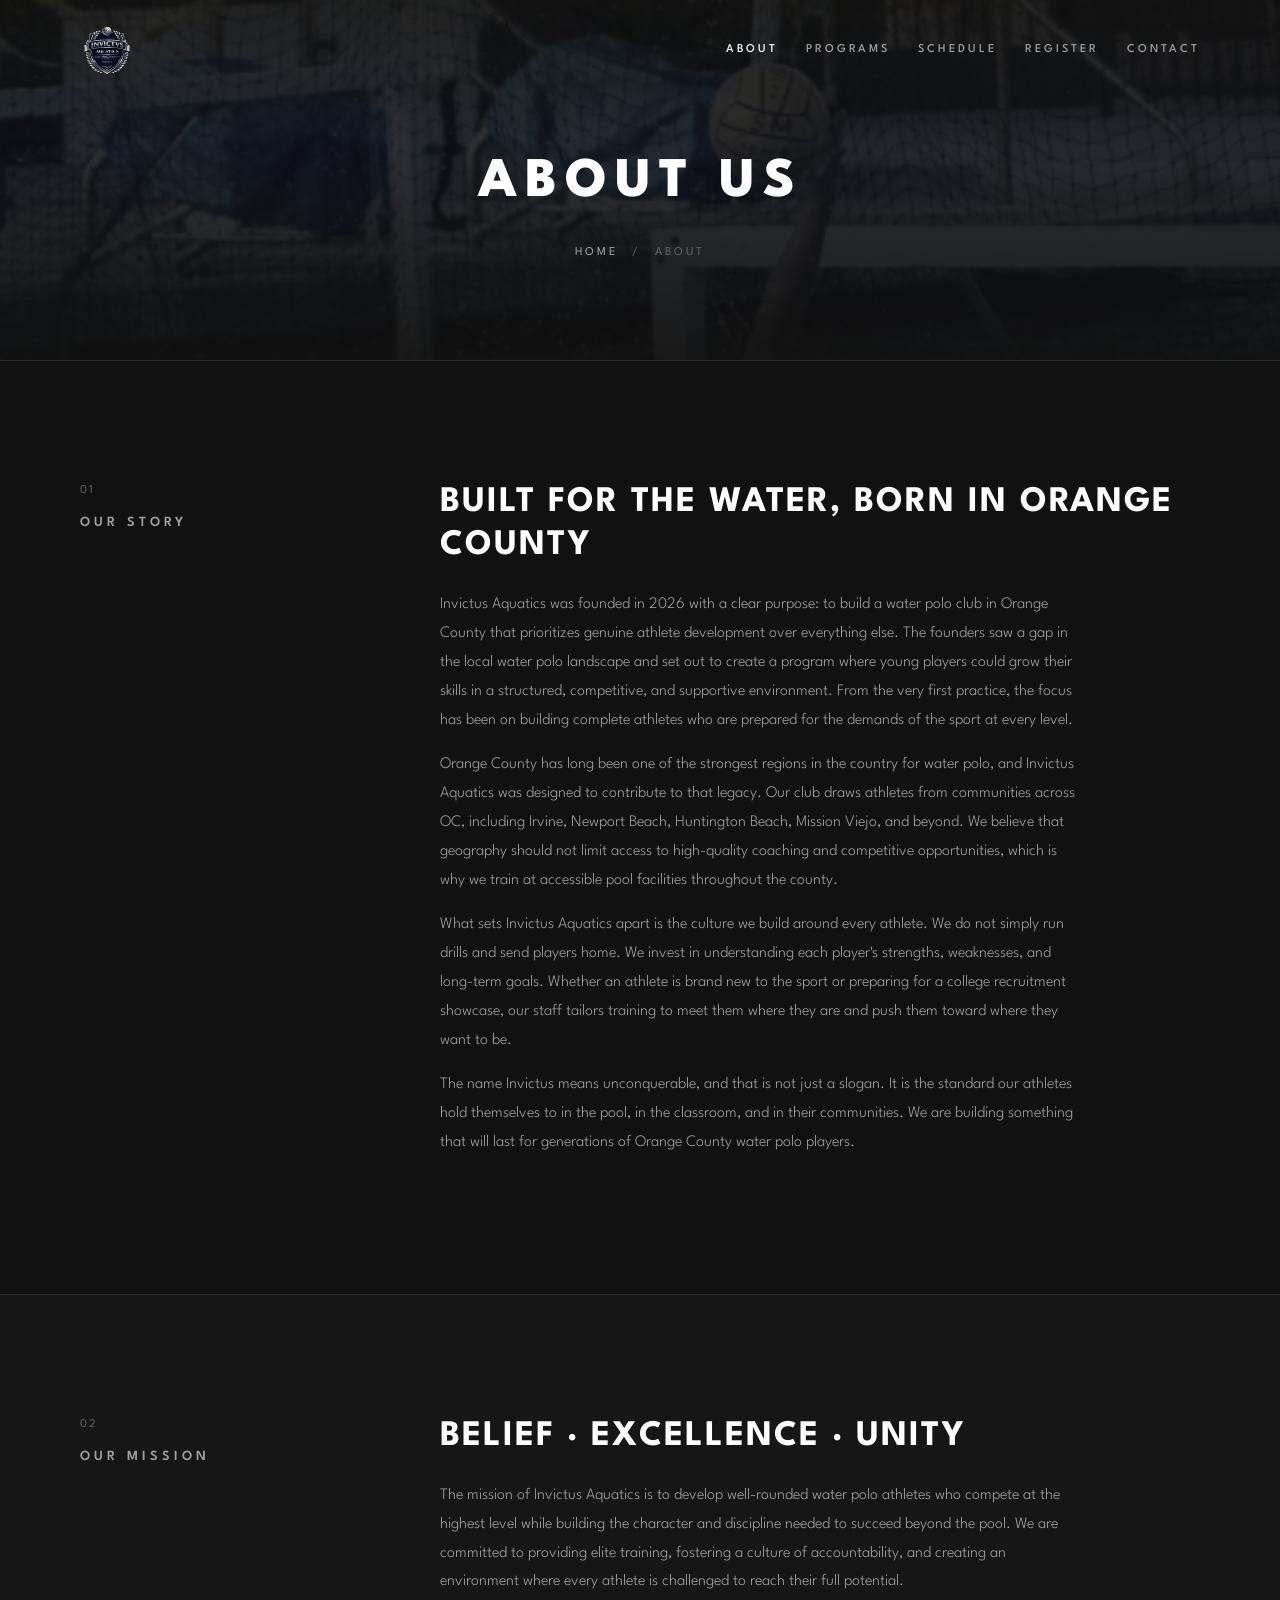
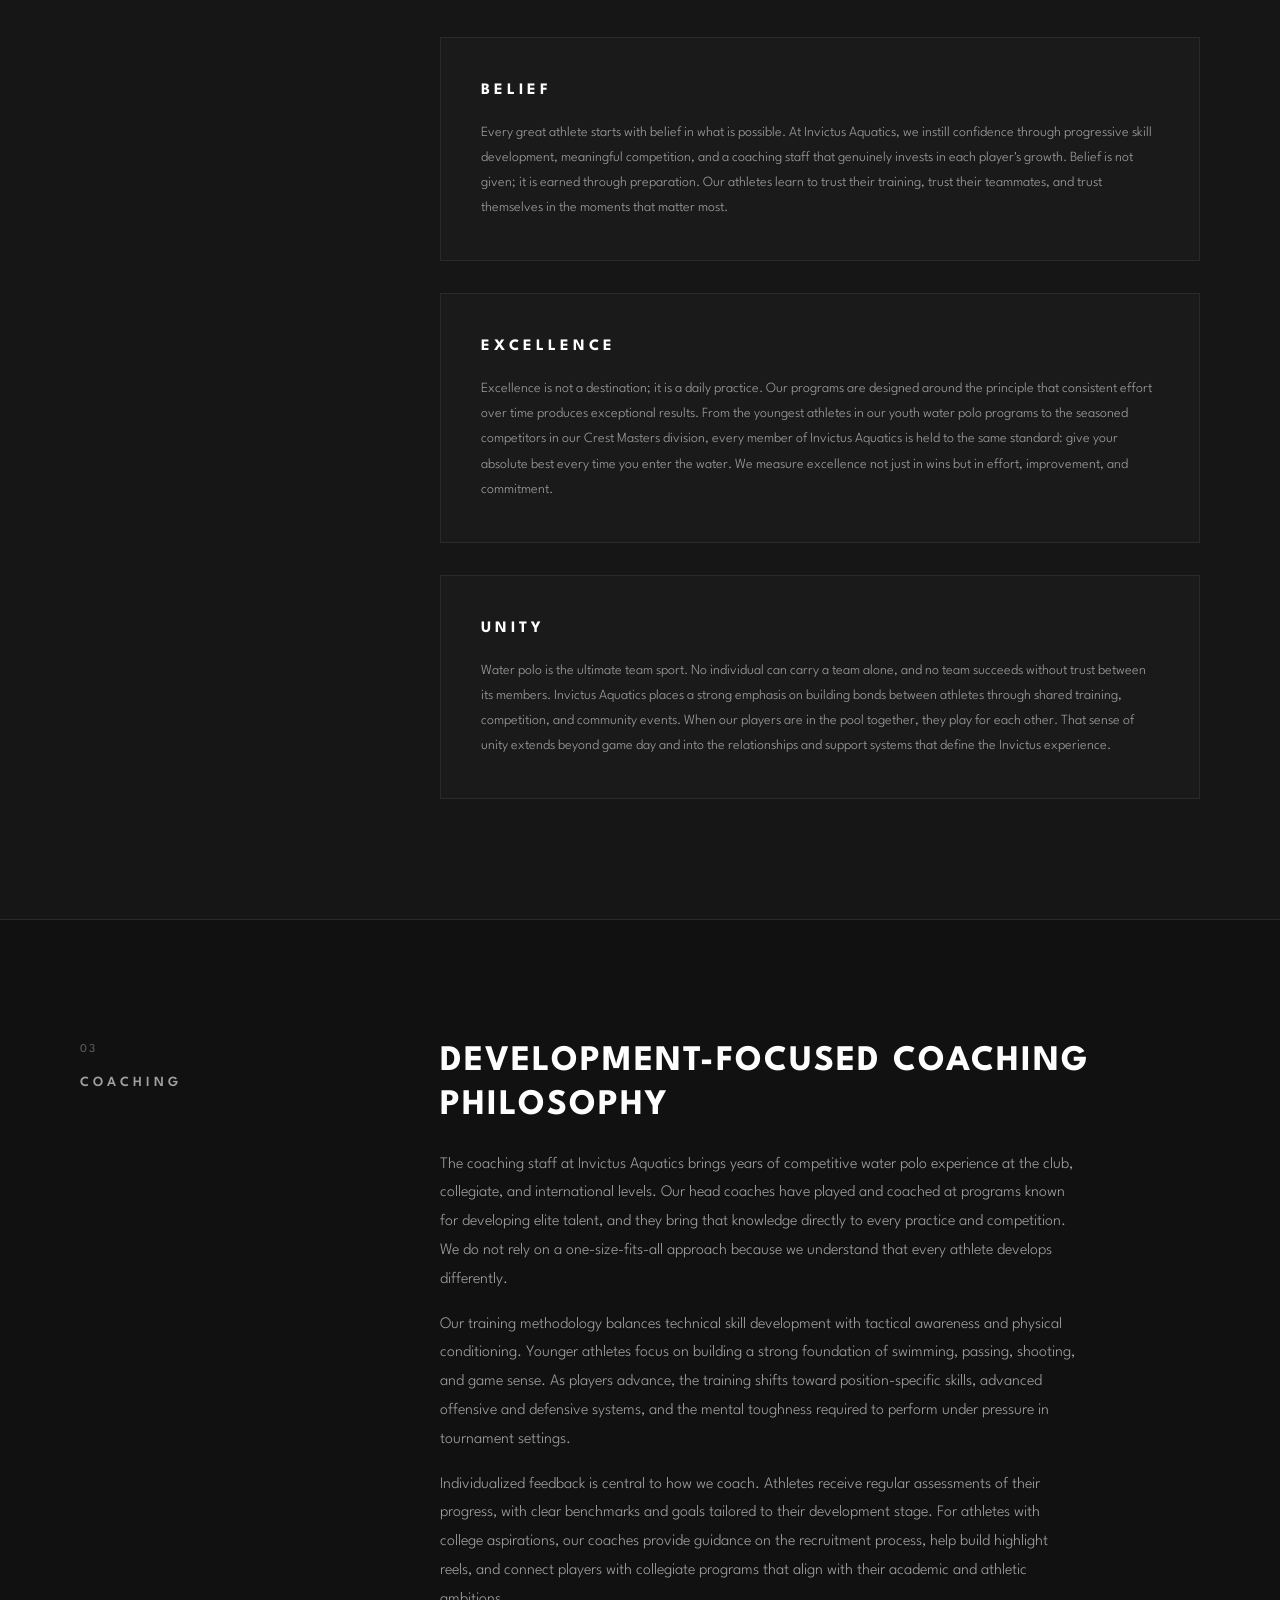
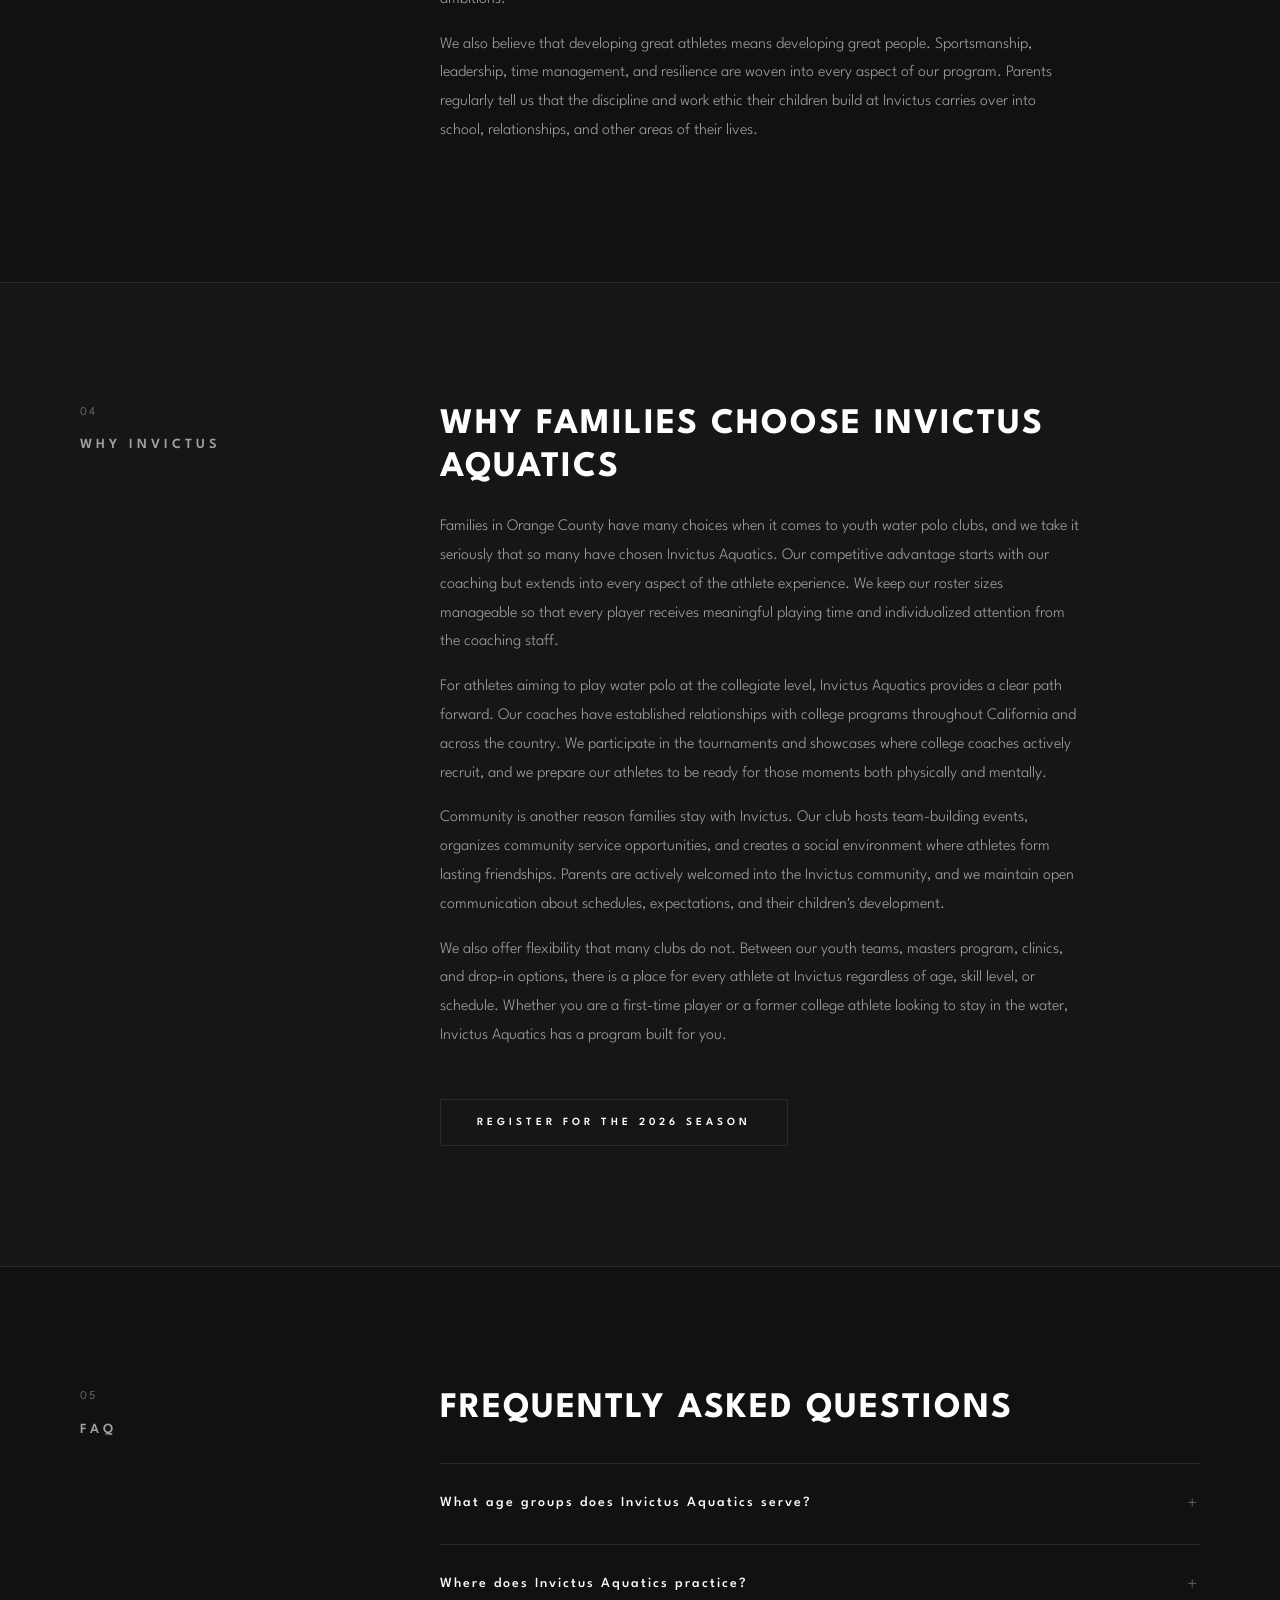
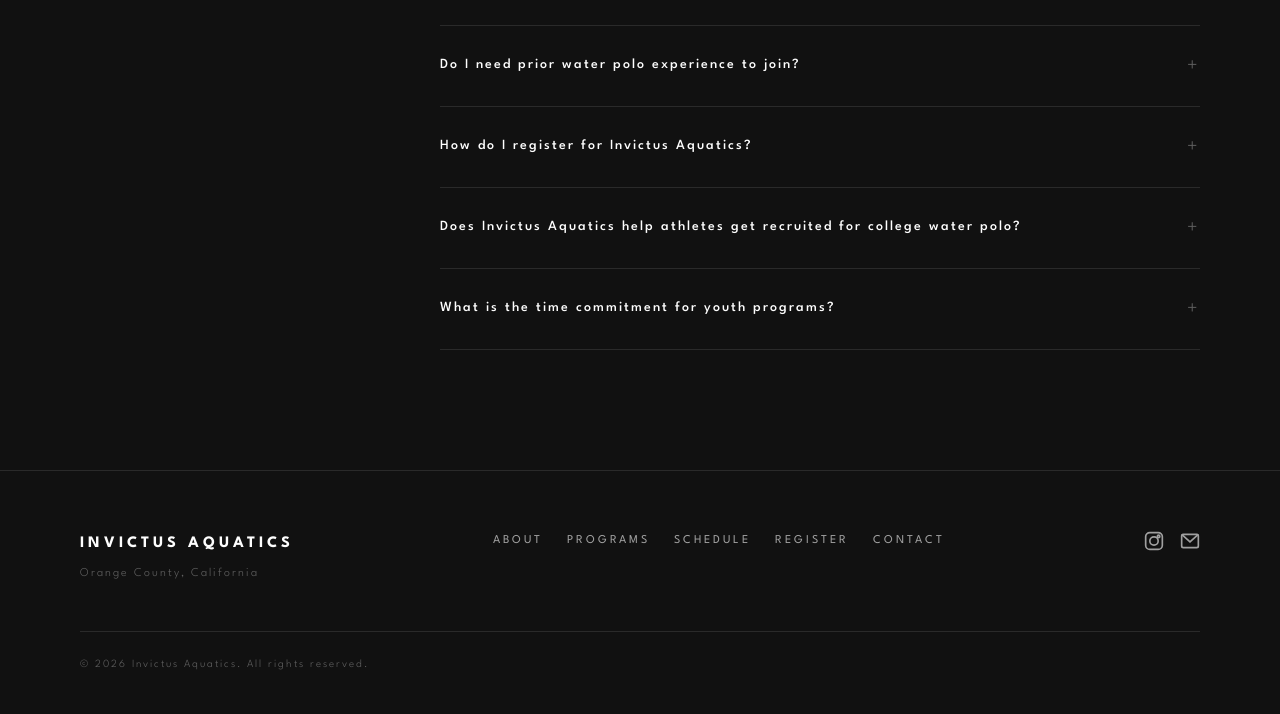
==== about.html @ 19f7c8ed "Add SEO optimization and expand to multi-page site - Full SEO meta tags on all pages (description, k" ====
<!DOCTYPE html>
<html lang="en">
<head>
  <meta charset="UTF-8">
  <meta name="viewport" content="width=device-width, initial-scale=1.0">
  <title>About Invictus Aquatics | Water Polo Club in Orange County, CA</title>
  <meta name="description" content="Learn about Invictus Aquatics, a competitive water polo club founded in 2026 in Orange County, California. Discover our mission, coaching philosophy, and why athletes choose Invictus.">
  <meta name="keywords" content="about Invictus Aquatics, water polo Orange County, youth water polo club, competitive water polo training, water polo coaching, Orange County water polo, masters water polo Orange County">
  <link rel="canonical" href="https://invictusaquatics.com/about.html">
  <link rel="icon" type="image/png" href="/images/logo.png">

  <!-- Open Graph -->
  <meta property="og:title" content="About Invictus Aquatics | Water Polo Club in Orange County, CA">
  <meta property="og:description" content="Learn about Invictus Aquatics, a competitive water polo club founded in 2026 in Orange County, California. Discover our mission, coaching philosophy, and community.">
  <meta property="og:type" content="website">
  <meta property="og:url" content="https://invictusaquatics.com/about.html">
  <meta property="og:image" content="https://invictusaquatics.com/images/logo.png">

  <!-- Twitter Card -->
  <meta name="twitter:card" content="summary_large_image">
  <meta name="twitter:title" content="About Invictus Aquatics | Water Polo Club in Orange County, CA">
  <meta name="twitter:description" content="Learn about Invictus Aquatics, a competitive water polo club in Orange County. Our mission, coaching philosophy, and why athletes choose us.">
  <meta name="twitter:image" content="https://invictusaquatics.com/images/logo.png">

  <!-- Breadcrumb Schema -->
  <script type="application/ld+json">
  {
    "@context": "https://schema.org",
    "@type": "BreadcrumbList",
    "itemListElement": [
      {
        "@type": "ListItem",
        "position": 1,
        "name": "Home",
        "item": "https://invictusaquatics.com/"
      },
      {
        "@type": "ListItem",
        "position": 2,
        "name": "About",
        "item": "https://invictusaquatics.com/about.html"
      }
    ]
  }
  </script>

  <!-- FAQ Schema -->
  <script type="application/ld+json">
  {
    "@context": "https://schema.org",
    "@type": "FAQPage",
    "mainEntity": [
      {
        "@type": "Question",
        "name": "What age groups does Invictus Aquatics serve?",
        "acceptedAnswer": {
          "@type": "Answer",
          "text": "Invictus Aquatics offers programs for youth athletes in the 16 and under and 18 and under age groups, as well as a Crest Masters program for adult players of all skill levels."
        }
      },
      {
        "@type": "Question",
        "name": "Where does Invictus Aquatics practice?",
        "acceptedAnswer": {
          "@type": "Answer",
          "text": "Invictus Aquatics trains at pool facilities throughout Orange County, California. Specific practice locations are shared with registered athletes at the start of each season."
        }
      },
      {
        "@type": "Question",
        "name": "Do I need prior water polo experience to join?",
        "acceptedAnswer": {
          "@type": "Answer",
          "text": "No prior experience is required. Our coaching staff works with athletes of all skill levels, from beginners learning the fundamentals to advanced competitors preparing for college-level play."
        }
      },
      {
        "@type": "Question",
        "name": "How do I register for Invictus Aquatics?",
        "acceptedAnswer": {
          "@type": "Answer",
          "text": "Registration is handled online through our registration page. Select your age group or program, and complete payment securely through Stripe."
        }
      },
      {
        "@type": "Question",
        "name": "Does Invictus Aquatics help athletes get recruited for college water polo?",
        "acceptedAnswer": {
          "@type": "Answer",
          "text": "Yes. Our coaches provide guidance on the college recruitment process, help athletes build highlight reels, and connect players with collegiate programs that fit their academic and athletic goals."
        }
      }
    ]
  }
  </script>

  <link rel="preconnect" href="https://fonts.googleapis.com">
  <link rel="preconnect" href="https://fonts.gstatic.com" crossorigin>
  <link href="https://fonts.googleapis.com/css2?family=League+Spartan:wght@300;400;500;600;700;800&display=swap" rel="stylesheet">
  <link rel="stylesheet" href="styles.css">
</head>
<body>
  <!-- Navigation -->
  <nav class="navbar">
    <div class="nav-container">
      <a href="/" class="logo">
        <img src="/images/logo.png" alt="Invictus Aquatics" class="logo-img">
      </a>
      <button class="hamburger" aria-label="Toggle navigation menu" aria-expanded="false">
        <span class="hamburger-line"></span>
        <span class="hamburger-line"></span>
        <span class="hamburger-line"></span>
      </button>
      <div class="nav-links">
        <a href="/about.html" class="active">About</a>
        <a href="/programs.html">Programs</a>
        <a href="/schedule.html">Schedule</a>
        <a href="/register.html">Register</a>
        <a href="/contact.html">Contact</a>
      </div>
    </div>
  </nav>

  <main>
    <!-- Page Hero -->
    <section class="page-hero">
      <div class="page-hero-bg">
        <img src="/images/action.jpg" alt="Invictus Aquatics water polo players in action" class="hero-bg-img">
      </div>
      <div class="hero-overlay"></div>
      <div class="page-hero-content">
        <h1 class="page-hero-title">ABOUT US</h1>
        <nav class="breadcrumb" aria-label="Breadcrumb">
          <a href="/">Home</a> <span class="breadcrumb-sep">/</span> <span>About</span>
        </nav>
      </div>
    </section>

    <!-- Our Story -->
    <section class="section">
      <div class="container">
        <div class="section-grid">
          <div class="section-label">
            <span class="label-tag">01</span>
            <h2>OUR STORY</h2>
          </div>
          <div class="section-content">
            <h3 class="content-heading">BUILT FOR THE WATER, BORN IN ORANGE COUNTY</h3>
            <p class="content-text">
              Invictus Aquatics was founded in 2026 with a clear purpose: to build a water polo club in Orange County that prioritizes genuine athlete development over everything else. The founders saw a gap in the local water polo landscape and set out to create a program where young players could grow their skills in a structured, competitive, and supportive environment. From the very first practice, the focus has been on building complete athletes who are prepared for the demands of the sport at every level.
            </p>
            <p class="content-text">
              Orange County has long been one of the strongest regions in the country for water polo, and Invictus Aquatics was designed to contribute to that legacy. Our club draws athletes from communities across OC, including Irvine, Newport Beach, Huntington Beach, Mission Viejo, and beyond. We believe that geography should not limit access to high-quality coaching and competitive opportunities, which is why we train at accessible pool facilities throughout the county.
            </p>
            <p class="content-text">
              What sets Invictus Aquatics apart is the culture we build around every athlete. We do not simply run drills and send players home. We invest in understanding each player's strengths, weaknesses, and long-term goals. Whether an athlete is brand new to the sport or preparing for a college recruitment showcase, our staff tailors training to meet them where they are and push them toward where they want to be.
            </p>
            <p class="content-text">
              The name Invictus means unconquerable, and that is not just a slogan. It is the standard our athletes hold themselves to in the pool, in the classroom, and in their communities. We are building something that will last for generations of Orange County water polo players.
            </p>
          </div>
        </div>
      </div>
    </section>

    <!-- Our Mission -->
    <section class="section alt-bg">
      <div class="container">
        <div class="section-grid">
          <div class="section-label">
            <span class="label-tag">02</span>
            <h2>OUR MISSION</h2>
          </div>
          <div class="section-content">
            <h3 class="content-heading">BELIEF &middot; EXCELLENCE &middot; UNITY</h3>
            <p class="content-text">
              The mission of Invictus Aquatics is to develop well-rounded water polo athletes who compete at the highest level while building the character and discipline needed to succeed beyond the pool. We are committed to providing elite training, fostering a culture of accountability, and creating an environment where every athlete is challenged to reach their full potential.
            </p>
            <div class="values-grid">
              <article class="value-card">
                <h4>BELIEF</h4>
                <p>Every great athlete starts with belief in what is possible. At Invictus Aquatics, we instill confidence through progressive skill development, meaningful competition, and a coaching staff that genuinely invests in each player's growth. Belief is not given; it is earned through preparation. Our athletes learn to trust their training, trust their teammates, and trust themselves in the moments that matter most.</p>
              </article>
              <article class="value-card">
                <h4>EXCELLENCE</h4>
                <p>Excellence is not a destination; it is a daily practice. Our programs are designed around the principle that consistent effort over time produces exceptional results. From the youngest athletes in our youth water polo programs to the seasoned competitors in our Crest Masters division, every member of Invictus Aquatics is held to the same standard: give your absolute best every time you enter the water. We measure excellence not just in wins but in effort, improvement, and commitment.</p>
              </article>
              <article class="value-card">
                <h4>UNITY</h4>
                <p>Water polo is the ultimate team sport. No individual can carry a team alone, and no team succeeds without trust between its members. Invictus Aquatics places a strong emphasis on building bonds between athletes through shared training, competition, and community events. When our players are in the pool together, they play for each other. That sense of unity extends beyond game day and into the relationships and support systems that define the Invictus experience.</p>
              </article>
            </div>
          </div>
        </div>
      </div>
    </section>

    <!-- Coaching Philosophy -->
    <section class="section">
      <div class="container">
        <div class="section-grid">
          <div class="section-label">
            <span class="label-tag">03</span>
            <h2>COACHING</h2>
          </div>
          <div class="section-content">
            <h3 class="content-heading">DEVELOPMENT-FOCUSED COACHING PHILOSOPHY</h3>
            <p class="content-text">
              The coaching staff at Invictus Aquatics brings years of competitive water polo experience at the club, collegiate, and international levels. Our head coaches have played and coached at programs known for developing elite talent, and they bring that knowledge directly to every practice and competition. We do not rely on a one-size-fits-all approach because we understand that every athlete develops differently.
            </p>
            <p class="content-text">
              Our training methodology balances technical skill development with tactical awareness and physical conditioning. Younger athletes focus on building a strong foundation of swimming, passing, shooting, and game sense. As players advance, the training shifts toward position-specific skills, advanced offensive and defensive systems, and the mental toughness required to perform under pressure in tournament settings.
            </p>
            <p class="content-text">
              Individualized feedback is central to how we coach. Athletes receive regular assessments of their progress, with clear benchmarks and goals tailored to their development stage. For athletes with college aspirations, our coaches provide guidance on the recruitment process, help build highlight reels, and connect players with collegiate programs that align with their academic and athletic ambitions.
            </p>
            <p class="content-text">
              We also believe that developing great athletes means developing great people. Sportsmanship, leadership, time management, and resilience are woven into every aspect of our program. Parents regularly tell us that the discipline and work ethic their children build at Invictus carries over into school, relationships, and other areas of their lives.
            </p>
          </div>
        </div>
      </div>
    </section>

    <!-- Why Invictus -->
    <section class="section alt-bg">
      <div class="container">
        <div class="section-grid">
          <div class="section-label">
            <span class="label-tag">04</span>
            <h2>WHY INVICTUS</h2>
          </div>
          <div class="section-content">
            <h3 class="content-heading">WHY FAMILIES CHOOSE INVICTUS AQUATICS</h3>
            <p class="content-text">
              Families in Orange County have many choices when it comes to youth water polo clubs, and we take it seriously that so many have chosen Invictus Aquatics. Our competitive advantage starts with our coaching but extends into every aspect of the athlete experience. We keep our roster sizes manageable so that every player receives meaningful playing time and individualized attention from the coaching staff.
            </p>
            <p class="content-text">
              For athletes aiming to play water polo at the collegiate level, Invictus Aquatics provides a clear path forward. Our coaches have established relationships with college programs throughout California and across the country. We participate in the tournaments and showcases where college coaches actively recruit, and we prepare our athletes to be ready for those moments both physically and mentally.
            </p>
            <p class="content-text">
              Community is another reason families stay with Invictus. Our club hosts team-building events, organizes community service opportunities, and creates a social environment where athletes form lasting friendships. Parents are actively welcomed into the Invictus community, and we maintain open communication about schedules, expectations, and their children's development.
            </p>
            <p class="content-text">
              We also offer flexibility that many clubs do not. Between our youth teams, masters program, clinics, and drop-in options, there is a place for every athlete at Invictus regardless of age, skill level, or schedule. Whether you are a first-time player or a former college athlete looking to stay in the water, Invictus Aquatics has a program built for you.
            </p>
            <a href="/register.html" class="btn-section-link">REGISTER FOR THE 2026 SEASON</a>
          </div>
        </div>
      </div>
    </section>

    <!-- FAQ Section -->
    <section class="section">
      <div class="container">
        <div class="section-grid">
          <div class="section-label">
            <span class="label-tag">05</span>
            <h2>FAQ</h2>
          </div>
          <div class="section-content">
            <h3 class="content-heading">FREQUENTLY ASKED QUESTIONS</h3>
            <div class="faq-list">
              <details class="faq-item">
                <summary class="faq-question">What age groups does Invictus Aquatics serve?</summary>
                <div class="faq-answer">
                  <p>Invictus Aquatics offers programs for youth athletes in the 16 and under and 18 and under age groups, as well as a Crest Masters program for adult players of all skill levels. Whether your child is just starting out in water polo or you are an adult looking to compete or stay fit, we have a program for you.</p>
                </div>
              </details>
              <details class="faq-item">
                <summary class="faq-question">Where does Invictus Aquatics practice?</summary>
                <div class="faq-answer">
                  <p>We train at pool facilities throughout Orange County, California. Specific practice locations are shared with registered athletes at the start of each season. Our goal is to use facilities that are accessible to families across OC, and we rotate locations as needed to accommodate scheduling and availability.</p>
                </div>
              </details>
              <details class="faq-item">
                <summary class="faq-question">Do I need prior water polo experience to join?</summary>
                <div class="faq-answer">
                  <p>No prior experience is required. Our coaching staff works with athletes of all skill levels, from beginners learning the fundamentals of treading water, passing, and shooting to advanced competitors preparing for college-level play. We will assess your current abilities and build a development plan from there.</p>
                </div>
              </details>
              <details class="faq-item">
                <summary class="faq-question">How do I register for Invictus Aquatics?</summary>
                <div class="faq-answer">
                  <p>Registration is handled online through our <a href="/register.html">registration page</a>. Select your age group or program, and complete payment securely through Stripe. If you have questions about which program is right for you, reach out through our <a href="/contact.html">contact page</a> and we will help you find the best fit.</p>
                </div>
              </details>
              <details class="faq-item">
                <summary class="faq-question">Does Invictus Aquatics help athletes get recruited for college water polo?</summary>
                <div class="faq-answer">
                  <p>Yes. Our coaches provide guidance on the college recruitment process, help athletes build highlight reels, and connect players with collegiate programs that fit their academic and athletic goals. We participate in the showcases and tournaments where college coaches actively recruit, and we prepare our athletes to perform at their best in those high-visibility settings.</p>
                </div>
              </details>
              <details class="faq-item">
                <summary class="faq-question">What is the time commitment for youth programs?</summary>
                <div class="faq-answer">
                  <p>Practice schedules vary by age group and season, but most youth teams train multiple times per week with tournaments on select weekends. We publish detailed schedules before each season begins so that families can plan accordingly. We understand that athletes often have other commitments and work with families to find a balance that supports development without creating burnout.</p>
                </div>
              </details>
            </div>
          </div>
        </div>
      </div>
    </section>
  </main>

  <!-- Footer -->
  <footer class="footer">
    <div class="container">
      <div class="footer-grid">
        <div class="footer-brand">
          <span class="footer-logo">INVICTUS AQUATICS</span>
          <p class="footer-location">Orange County, California</p>
        </div>
        <div class="footer-links">
          <a href="/about.html">About</a>
          <a href="/programs.html">Programs</a>
          <a href="/schedule.html">Schedule</a>
          <a href="/register.html">Register</a>
          <a href="/contact.html">Contact</a>
        </div>
        <div class="footer-social">
          <a href="#" aria-label="Instagram" class="social-link">
            <svg width="20" height="20" viewBox="0 0 24 24" fill="none" stroke="currentColor" stroke-width="2">
              <rect x="2" y="2" width="20" height="20" rx="5"/>
              <circle cx="12" cy="12" r="5"/>
              <circle cx="17.5" cy="6.5" r="1.5"/>
            </svg>
          </a>
          <a href="#" aria-label="Email" class="social-link">
            <svg width="20" height="20" viewBox="0 0 24 24" fill="none" stroke="currentColor" stroke-width="2">
              <rect x="2" y="4" width="20" height="16" rx="2"/>
              <path d="M22 4L12 13L2 4"/>
            </svg>
          </a>
        </div>
      </div>
      <div class="footer-bottom">
        <p>&copy; 2026 Invictus Aquatics. All rights reserved.</p>
      </div>
    </div>
  </footer>

  <script src="script.js"></script>
</body>
</html>
---- styles.css ----
/* ===== RESET & BASE ===== */
*, *::before, *::after {
  margin: 0;
  padding: 0;
  box-sizing: border-box;
}

:root {
  --bg-primary: #111111;
  --bg-secondary: #161616;
  --bg-card: #1a1a1a;
  --text-primary: #fefefe;
  --text-secondary: #a0a0a0;
  --text-muted: #606060;
  --accent: #ffffff;
  --border: #2a2a2a;
  --font-primary: 'League Spartan', 'Helvetica Neue', Arial, sans-serif;
}

html {
  scroll-behavior: smooth;
  overflow-x: hidden;
}

body {
  font-family: var(--font-primary);
  background-color: var(--bg-primary);
  color: var(--text-primary);
  line-height: 1.6;
  -webkit-font-smoothing: antialiased;
  -moz-osx-font-smoothing: grayscale;
}

body.nav-overlay-active {
  overflow: hidden;
}

a {
  color: var(--text-primary);
  text-decoration: none;
  transition: opacity 0.3s ease;
}

a:hover {
  opacity: 0.7;
}

.container {
  max-width: 1200px;
  margin: 0 auto;
  padding: 0 40px;
}

/* ===== NAVBAR ===== */
.navbar {
  position: fixed;
  top: 0;
  left: 0;
  right: 0;
  z-index: 100;
  padding: 24px 0;
  transition: background-color 0.3s ease, padding 0.3s ease;
}

.navbar.scrolled {
  background-color: rgba(17, 17, 17, 0.95);
  backdrop-filter: blur(10px);
  padding: 16px 0;
  border-bottom: 1px solid var(--border);
}

.nav-container {
  max-width: 1200px;
  margin: 0 auto;
  padding: 0 40px;
  display: flex;
  justify-content: space-between;
  align-items: center;
}

.logo {
  display: flex;
  align-items: center;
  z-index: 110;
}

.logo-img {
  height: 52px;
  width: auto;
  transition: opacity 0.3s ease;
}

.logo:hover .logo-img {
  opacity: 0.8;
}

.nav-links {
  display: flex;
  gap: 28px;
}

.nav-links a {
  font-size: 12px;
  font-weight: 500;
  letter-spacing: 3px;
  text-transform: uppercase;
  color: var(--text-secondary);
  transition: color 0.3s ease;
}

.nav-links a:hover,
.nav-links a.active {
  color: var(--text-primary);
  opacity: 1;
}

/* ===== HAMBURGER MENU ===== */
.hamburger {
  display: none;
  flex-direction: column;
  justify-content: center;
  align-items: center;
  gap: 6px;
  width: 40px;
  height: 40px;
  background: none;
  border: none;
  cursor: pointer;
  z-index: 110;
  padding: 0;
}

.hamburger-line {
  display: block;
  width: 24px;
  height: 1.5px;
  background-color: var(--text-primary);
  transition: transform 0.3s ease, opacity 0.3s ease;
}

.hamburger-active .hamburger-line:nth-child(1) {
  transform: translateY(7.5px) rotate(45deg);
}

.hamburger-active .hamburger-line:nth-child(2) {
  opacity: 0;
}

.hamburger-active .hamburger-line:nth-child(3) {
  transform: translateY(-7.5px) rotate(-45deg);
}

/* ===== HERO (HOMEPAGE) ===== */
.hero {
  position: relative;
  height: 100vh;
  min-height: 700px;
  display: flex;
  align-items: center;
  justify-content: center;
  overflow: hidden;
  background: var(--bg-primary);
}

.hero-bg {
  position: absolute;
  inset: 0;
  z-index: 0;
}

.hero-bg-img {
  width: 100%;
  height: 100%;
  object-fit: cover;
  object-position: center top;
  opacity: 0.25;
  filter: saturate(0.3);
}

.hero-overlay {
  position: absolute;
  inset: 0;
  background: linear-gradient(
    180deg,
    rgba(17, 17, 17, 0.6) 0%,
    rgba(10, 15, 30, 0.4) 40%,
    rgba(17, 17, 17, 0.85) 100%
  );
  z-index: 1;
}

.hero-content {
  position: relative;
  z-index: 2;
  text-align: center;
  padding: 0 24px;
}

.hero-crest {
  width: clamp(180px, 30vw, 320px);
  height: auto;
  margin-bottom: 32px;
  filter: drop-shadow(0 4px 40px rgba(0, 0, 0, 0.5));
  animation: crestFadeIn 1.2s ease-out;
}

@keyframes crestFadeIn {
  from { opacity: 0; transform: scale(0.9) translateY(20px); }
  to { opacity: 1; transform: scale(1) translateY(0); }
}

.hero-subtitle {
  font-size: clamp(14px, 2vw, 20px);
  font-weight: 500;
  letter-spacing: 10px;
  color: var(--text-secondary);
  margin-bottom: 20px;
}

.hero-divider {
  width: 60px;
  height: 1px;
  background: var(--text-secondary);
  margin: 0 auto 20px;
}

.hero-values {
  font-size: clamp(11px, 1.5vw, 14px);
  font-weight: 400;
  letter-spacing: 6px;
  color: var(--text-secondary);
  margin-bottom: 12px;
}

.btn-hero {
  display: inline-block;
  margin-top: 24px;
  padding: 16px 48px;
  font-family: var(--font-primary);
  font-size: 12px;
  font-weight: 600;
  letter-spacing: 4px;
  text-transform: uppercase;
  color: var(--bg-primary);
  background: var(--text-primary);
  border: 1px solid var(--text-primary);
  text-decoration: none;
  transition: all 0.3s ease;
}

.btn-hero:hover {
  background: transparent;
  color: var(--text-primary);
  opacity: 1;
}

.scroll-indicator {
  position: absolute;
  bottom: 40px;
  left: 50%;
  transform: translateX(-50%);
  z-index: 2;
  display: flex;
  flex-direction: column;
  align-items: center;
  gap: 12px;
}

.scroll-indicator span {
  font-size: 10px;
  letter-spacing: 3px;
  color: var(--text-muted);
}

.scroll-line {
  width: 1px;
  height: 40px;
  background: var(--text-muted);
  animation: scrollPulse 2s ease-in-out infinite;
}

@keyframes scrollPulse {
  0%, 100% { opacity: 0.3; transform: scaleY(0.5); }
  50% { opacity: 1; transform: scaleY(1); }
}

/* ===== PAGE HERO (SUBPAGES) ===== */
.page-hero {
  position: relative;
  height: 40vh;
  min-height: 300px;
  max-height: 450px;
  display: flex;
  align-items: center;
  justify-content: center;
  overflow: hidden;
  background: var(--bg-primary);
}

.page-hero-bg {
  position: absolute;
  inset: 0;
  z-index: 0;
}

.page-hero-content {
  position: relative;
  z-index: 2;
  text-align: center;
  padding: 40px 24px 0;
}

.page-hero-title {
  font-size: clamp(28px, 5vw, 56px);
  font-weight: 800;
  letter-spacing: 8px;
  text-transform: uppercase;
  margin-bottom: 16px;
}

/* ===== BREADCRUMB ===== */
.breadcrumb {
  font-size: 12px;
  font-weight: 400;
  letter-spacing: 3px;
  text-transform: uppercase;
  color: var(--text-muted);
}

.breadcrumb a {
  color: var(--text-secondary);
  transition: color 0.3s ease;
}

.breadcrumb a:hover {
  color: var(--text-primary);
  opacity: 1;
}

.breadcrumb-sep {
  margin: 0 8px;
  color: var(--text-muted);
}

/* ===== SECTIONS ===== */
.section {
  padding: 120px 0;
  border-top: 1px solid var(--border);
}

.alt-bg {
  background: var(--bg-secondary);
}

.section-grid {
  display: grid;
  grid-template-columns: 280px 1fr;
  gap: 80px;
}

.section-label {
  position: relative;
}

.label-tag {
  font-size: 12px;
  font-weight: 400;
  letter-spacing: 2px;
  color: var(--text-muted);
  display: block;
  margin-bottom: 12px;
}

.section-label h2 {
  font-size: 14px;
  font-weight: 600;
  letter-spacing: 4px;
  text-transform: uppercase;
  color: var(--text-secondary);
  position: sticky;
  top: 100px;
}

.content-heading {
  font-size: clamp(24px, 3vw, 36px);
  font-weight: 700;
  letter-spacing: 2px;
  line-height: 1.2;
  margin-bottom: 24px;
}

.content-text {
  font-size: 16px;
  font-weight: 300;
  line-height: 1.8;
  color: var(--text-secondary);
  margin-bottom: 16px;
  max-width: 640px;
}

.content-text a {
  color: var(--text-primary);
  text-decoration: underline;
  text-underline-offset: 3px;
}

.content-text a:hover {
  opacity: 0.7;
}

.content-divider {
  width: 60px;
  height: 1px;
  background: var(--border);
  margin: 60px 0;
}

/* ===== SECTION LINK BUTTON ===== */
.btn-section-link {
  display: inline-block;
  margin-top: 32px;
  padding: 14px 36px;
  font-family: var(--font-primary);
  font-size: 11px;
  font-weight: 600;
  letter-spacing: 4px;
  text-transform: uppercase;
  color: var(--text-primary);
  background: transparent;
  border: 1px solid var(--border);
  text-decoration: none;
  transition: all 0.3s ease;
}

.btn-section-link:hover {
  border-color: var(--text-primary);
  opacity: 1;
}

/* ===== STATS ===== */
.stats-row {
  display: flex;
  gap: 48px;
  margin-top: 48px;
  padding-top: 32px;
  border-top: 1px solid var(--border);
}

.stat {
  display: flex;
  flex-direction: column;
  gap: 8px;
}

.stat-number {
  font-size: 28px;
  font-weight: 700;
  letter-spacing: 2px;
}

.stat-label {
  font-size: 10px;
  font-weight: 400;
  letter-spacing: 3px;
  color: var(--text-muted);
}

/* ===== FEATURES ===== */
.features-grid {
  display: grid;
  grid-template-columns: 1fr 1fr;
  gap: 32px;
}

.feature-card {
  background: var(--bg-card);
  border: 1px solid var(--border);
  padding: 40px;
  transition: border-color 0.3s ease, transform 0.3s ease;
}

.feature-card:hover {
  border-color: var(--text-muted);
  transform: translateY(-2px);
}

.feature-number {
  font-size: 11px;
  font-weight: 400;
  letter-spacing: 2px;
  color: var(--text-muted);
  display: block;
  margin-bottom: 16px;
}

.feature-card h4 {
  font-size: 16px;
  font-weight: 600;
  letter-spacing: 3px;
  margin-bottom: 12px;
}

.feature-card p {
  font-size: 14px;
  font-weight: 300;
  line-height: 1.7;
  color: var(--text-secondary);
}

/* ===== VALUES GRID ===== */
.values-grid {
  display: grid;
  grid-template-columns: 1fr;
  gap: 32px;
  margin-top: 40px;
}

.value-card {
  background: var(--bg-card);
  border: 1px solid var(--border);
  padding: 40px;
  transition: border-color 0.3s ease;
}

.value-card:hover {
  border-color: var(--text-muted);
}

.value-card h4 {
  font-size: 16px;
  font-weight: 700;
  letter-spacing: 4px;
  margin-bottom: 16px;
}

.value-card p {
  font-size: 14px;
  font-weight: 300;
  line-height: 1.8;
  color: var(--text-secondary);
}

/* ===== REGISTRATION ===== */
.registration-section {
  background: var(--bg-secondary);
}

.reg-grid {
  display: grid;
  grid-template-columns: 1fr 1fr;
  gap: 24px;
  margin-top: 48px;
}

.reg-card {
  background: var(--bg-primary);
  border: 1px solid var(--border);
  padding: 36px;
  display: flex;
  flex-direction: column;
  transition: border-color 0.3s ease, transform 0.3s ease;
}

.reg-card:hover {
  border-color: var(--text-muted);
  transform: translateY(-2px);
}

.reg-card-header {
  display: flex;
  justify-content: space-between;
  align-items: center;
  margin-bottom: 20px;
  padding-bottom: 16px;
  border-bottom: 1px solid var(--border);
}

.reg-age {
  font-size: 24px;
  font-weight: 700;
  letter-spacing: 2px;
}

.reg-season {
  font-size: 10px;
  font-weight: 400;
  letter-spacing: 3px;
  color: var(--text-muted);
}

.reg-title {
  font-size: 14px;
  font-weight: 600;
  letter-spacing: 3px;
  text-transform: uppercase;
  margin-bottom: 8px;
}

.reg-desc {
  font-size: 14px;
  font-weight: 300;
  line-height: 1.7;
  color: var(--text-secondary);
  margin-bottom: 24px;
  flex-grow: 1;
}

.btn-register {
  display: block;
  text-align: center;
  padding: 14px 24px;
  font-family: var(--font-primary);
  font-size: 11px;
  font-weight: 600;
  letter-spacing: 4px;
  text-transform: uppercase;
  text-decoration: none;
  color: var(--bg-primary);
  background: var(--text-primary);
  border: 1px solid var(--text-primary);
  transition: all 0.3s ease;
}

.btn-register:hover {
  background: transparent;
  color: var(--text-primary);
  opacity: 1;
}

/* ===== HOW TO STEPS ===== */
.how-to-steps {
  margin-top: 48px;
  display: flex;
  flex-direction: column;
  gap: 32px;
}

.step-item {
  display: flex;
  gap: 24px;
  align-items: flex-start;
  padding: 32px;
  background: var(--bg-card);
  border: 1px solid var(--border);
  transition: border-color 0.3s ease;
}

.step-item:hover {
  border-color: var(--text-muted);
}

.step-number {
  font-size: 28px;
  font-weight: 700;
  letter-spacing: 2px;
  color: var(--text-muted);
  flex-shrink: 0;
  line-height: 1;
}

.step-item h4 {
  font-size: 14px;
  font-weight: 600;
  letter-spacing: 3px;
  text-transform: uppercase;
  margin-bottom: 8px;
}

.step-item p {
  font-size: 14px;
  font-weight: 300;
  line-height: 1.7;
  color: var(--text-secondary);
}

/* ===== EVENTS ===== */
.events-list {
  display: flex;
  flex-direction: column;
  gap: 24px;
  margin-top: 40px;
}

.event-card {
  display: flex;
  gap: 32px;
  padding: 36px;
  background: var(--bg-card);
  border: 1px solid var(--border);
  transition: border-color 0.3s ease;
}

.event-card:hover {
  border-color: var(--text-muted);
}

.event-date {
  display: flex;
  flex-direction: column;
  align-items: center;
  justify-content: center;
  min-width: 80px;
  flex-shrink: 0;
}

.event-month {
  font-size: 12px;
  font-weight: 600;
  letter-spacing: 3px;
  color: var(--text-secondary);
}

.event-day {
  font-size: 11px;
  font-weight: 400;
  letter-spacing: 2px;
  color: var(--text-muted);
  margin-top: 4px;
}

.event-details h4 {
  font-size: 16px;
  font-weight: 600;
  letter-spacing: 3px;
  margin-bottom: 12px;
}

.event-details p {
  font-size: 14px;
  font-weight: 300;
  line-height: 1.7;
  color: var(--text-secondary);
  margin-bottom: 12px;
}

.event-location {
  font-size: 11px;
  font-weight: 400;
  letter-spacing: 3px;
  color: var(--text-muted);
  text-transform: uppercase;
}

/* ===== SCHEDULE TABLE ===== */
.schedule-table-wrapper {
  margin-top: 40px;
  overflow-x: auto;
  -webkit-overflow-scrolling: touch;
}

.schedule-table {
  width: 100%;
  border-collapse: collapse;
  min-width: 500px;
}

.schedule-table thead {
  border-bottom: 2px solid var(--border);
}

.schedule-table th {
  font-size: 11px;
  font-weight: 600;
  letter-spacing: 3px;
  text-transform: uppercase;
  color: var(--text-secondary);
  text-align: left;
  padding: 16px 20px;
}

.schedule-table td {
  font-size: 14px;
  font-weight: 300;
  color: var(--text-secondary);
  padding: 20px;
  border-bottom: 1px solid var(--border);
  line-height: 1.6;
}

.schedule-table td strong {
  color: var(--text-primary);
  font-weight: 600;
  letter-spacing: 1px;
}

.schedule-table tbody tr:hover {
  background: rgba(255, 255, 255, 0.02);
}

.table-note {
  margin-top: 24px;
  font-size: 13px;
  font-style: italic;
}

/* ===== CALENDAR PLACEHOLDER ===== */
.calendar-placeholder {
  margin-top: 40px;
  border: 1px dashed var(--border);
  padding: 60px 24px;
  display: flex;
  align-items: center;
  justify-content: center;
}

.calendar-placeholder-inner {
  text-align: center;
  color: var(--text-muted);
}

.calendar-placeholder-inner svg {
  margin-bottom: 16px;
  color: var(--text-muted);
}

.calendar-placeholder-inner p {
  font-size: 14px;
  font-weight: 600;
  letter-spacing: 3px;
  margin-bottom: 8px;
}

.calendar-placeholder-inner span {
  font-size: 12px;
  font-weight: 300;
  letter-spacing: 2px;
}

/* ===== WHAT TO EXPECT ===== */
.expect-list {
  display: flex;
  flex-direction: column;
  gap: 20px;
  margin-top: 40px;
}

.expect-item {
  padding: 28px 32px;
  background: var(--bg-card);
  border: 1px solid var(--border);
  transition: border-color 0.3s ease;
}

.expect-item:hover {
  border-color: var(--text-muted);
}

.expect-item h4 {
  font-size: 13px;
  font-weight: 600;
  letter-spacing: 3px;
  margin-bottom: 8px;
}

.expect-item p {
  font-size: 14px;
  font-weight: 300;
  line-height: 1.7;
  color: var(--text-secondary);
}

/* ===== FAQ ACCORDION ===== */
.faq-list {
  display: flex;
  flex-direction: column;
  gap: 0;
  margin-top: 32px;
}

.faq-item {
  border-bottom: 1px solid var(--border);
}

.faq-item:first-child {
  border-top: 1px solid var(--border);
}

.faq-question {
  display: flex;
  align-items: center;
  justify-content: space-between;
  padding: 24px 0;
  font-size: 14px;
  font-weight: 500;
  letter-spacing: 2px;
  color: var(--text-primary);
  cursor: pointer;
  list-style: none;
  transition: color 0.3s ease;
}

.faq-question::-webkit-details-marker {
  display: none;
}

.faq-question::after {
  content: '+';
  font-size: 20px;
  font-weight: 300;
  color: var(--text-muted);
  transition: transform 0.3s ease;
  flex-shrink: 0;
  margin-left: 16px;
}

.faq-item[open] .faq-question::after {
  content: '-';
}

.faq-question:hover {
  color: var(--text-secondary);
}

.faq-answer {
  padding: 0 0 24px 0;
}

.faq-answer p {
  font-size: 14px;
  font-weight: 300;
  line-height: 1.8;
  color: var(--text-secondary);
  max-width: 600px;
}

.faq-answer a {
  color: var(--text-primary);
  text-decoration: underline;
  text-underline-offset: 3px;
}

/* ===== CONTACT INFO ===== */
.contact-info-grid {
  display: grid;
  grid-template-columns: 1fr 1fr 1fr;
  gap: 32px;
  margin-top: 40px;
}

.contact-info-item {
  padding: 32px;
  background: var(--bg-card);
  border: 1px solid var(--border);
}

.contact-info-item h4 {
  font-size: 12px;
  font-weight: 600;
  letter-spacing: 3px;
  margin-bottom: 12px;
  color: var(--text-primary);
}

.contact-info-item p {
  font-size: 14px;
  font-weight: 300;
  line-height: 1.8;
  color: var(--text-secondary);
}

/* ===== SOCIAL LINKS LARGE ===== */
.social-links-large {
  display: flex;
  gap: 24px;
  margin-top: 32px;
}

.social-link-large {
  display: flex;
  align-items: center;
  gap: 12px;
  padding: 20px 28px;
  border: 1px solid var(--border);
  color: var(--text-secondary);
  transition: all 0.3s ease;
}

.social-link-large:hover {
  border-color: var(--text-primary);
  color: var(--text-primary);
  opacity: 1;
}

.social-link-large span {
  font-size: 12px;
  font-weight: 500;
  letter-spacing: 3px;
}

/* ===== CONTACT / FORM ===== */
.contact-section {
  background: var(--bg-secondary);
}

.signup-form {
  margin-top: 40px;
  max-width: 560px;
}

.form-row {
  display: grid;
  grid-template-columns: 1fr 1fr;
  gap: 16px;
}

.form-group {
  margin-bottom: 16px;
}

.form-group input,
.form-group textarea {
  width: 100%;
  padding: 16px 0;
  font-family: var(--font-primary);
  font-size: 12px;
  font-weight: 400;
  letter-spacing: 3px;
  color: var(--text-primary);
  background: transparent;
  border: none;
  border-bottom: 1px solid var(--border);
  outline: none;
  transition: border-color 0.3s ease;
  resize: none;
}

.form-group input::placeholder,
.form-group textarea::placeholder {
  color: var(--text-muted);
}

.form-group input:focus,
.form-group textarea:focus {
  border-color: var(--text-secondary);
}

.btn-submit {
  margin-top: 16px;
  padding: 16px 48px;
  font-family: var(--font-primary);
  font-size: 12px;
  font-weight: 600;
  letter-spacing: 4px;
  text-transform: uppercase;
  color: var(--bg-primary);
  background: var(--text-primary);
  border: 1px solid var(--text-primary);
  cursor: pointer;
  transition: all 0.3s ease;
}

.btn-submit:hover {
  background: transparent;
  color: var(--text-primary);
}

/* ===== FOOTER ===== */
.footer {
  padding: 60px 0 40px;
  border-top: 1px solid var(--border);
}

.footer-grid {
  display: flex;
  justify-content: space-between;
  align-items: flex-start;
  margin-bottom: 48px;
}

.footer-logo {
  font-size: 16px;
  font-weight: 700;
  letter-spacing: 4px;
}

.footer-location {
  font-size: 12px;
  font-weight: 300;
  letter-spacing: 2px;
  color: var(--text-muted);
  margin-top: 8px;
}

.footer-links {
  display: flex;
  gap: 24px;
}

.footer-links a {
  font-size: 12px;
  font-weight: 400;
  letter-spacing: 3px;
  text-transform: uppercase;
  color: var(--text-secondary);
}

.footer-social {
  display: flex;
  gap: 16px;
}

.social-link {
  color: var(--text-secondary);
  transition: color 0.3s ease;
}

.social-link:hover {
  color: var(--text-primary);
  opacity: 1;
}

.footer-bottom {
  padding-top: 24px;
  border-top: 1px solid var(--border);
}

.footer-bottom p {
  font-size: 11px;
  font-weight: 300;
  letter-spacing: 2px;
  color: var(--text-muted);
}

/* ===== ANIMATIONS ===== */
.fade-in {
  opacity: 0;
  transform: translateY(30px);
  transition: opacity 0.8s ease, transform 0.8s ease;
}

.fade-in.visible {
  opacity: 1;
  transform: translateY(0);
}

/* ===== RESPONSIVE ===== */
@media (max-width: 900px) {
  .container {
    padding: 0 24px;
  }

  .section {
    padding: 80px 0;
  }

  .section-grid {
    grid-template-columns: 1fr;
    gap: 40px;
  }

  .section-label h2 {
    position: static;
  }

  .features-grid {
    grid-template-columns: 1fr;
  }

  .reg-grid {
    grid-template-columns: 1fr;
  }

  .stats-row {
    flex-wrap: wrap;
    gap: 32px;
  }

  .footer-grid {
    flex-direction: column;
    gap: 32px;
  }

  .footer-links {
    flex-wrap: wrap;
    gap: 16px;
  }

  .contact-info-grid {
    grid-template-columns: 1fr;
  }

  .event-card {
    flex-direction: column;
    gap: 16px;
  }

  .event-date {
    flex-direction: row;
    gap: 8px;
    justify-content: flex-start;
  }

  .social-links-large {
    flex-direction: column;
  }
}

@media (max-width: 768px) {
  /* Mobile hamburger menu */
  .hamburger {
    display: flex;
  }

  .nav-links {
    position: fixed;
    top: 0;
    right: -100%;
    width: 280px;
    height: 100vh;
    background: rgba(17, 17, 17, 0.98);
    backdrop-filter: blur(20px);
    flex-direction: column;
    justify-content: center;
    align-items: center;
    gap: 40px;
    transition: right 0.4s ease;
    z-index: 105;
    border-left: 1px solid var(--border);
  }

  .nav-links.nav-open {
    right: 0;
  }

  .nav-links a {
    font-size: 14px;
    letter-spacing: 4px;
  }

  .page-hero {
    min-height: 250px;
  }

  .page-hero-title {
    letter-spacing: 4px;
  }
}

@media (max-width: 600px) {
  .nav-container {
    padding: 0 20px;
  }

  .hero-crest {
    width: 160px;
  }

  .hero-subtitle {
    font-size: 13px;
    letter-spacing: 5px;
  }

  .hero-values {
    letter-spacing: 3px;
  }

  .content-heading {
    font-size: 22px;
    letter-spacing: 1px;
  }

  .form-row {
    grid-template-columns: 1fr;
  }

  .feature-card {
    padding: 28px;
  }

  .reg-card {
    padding: 24px;
    overflow: hidden;
  }

  .reg-age {
    font-size: 20px;
  }

  .reg-season {
    letter-spacing: 2px;
    font-size: 9px;
  }

  .btn-register {
    letter-spacing: 2px;
    font-size: 10px;
    padding: 14px 16px;
  }

  .btn-submit {
    width: 100%;
  }

  .btn-section-link {
    font-size: 10px;
    letter-spacing: 3px;
    padding: 12px 24px;
  }

  .step-item {
    flex-direction: column;
    gap: 16px;
    padding: 24px;
  }

  .schedule-table th,
  .schedule-table td {
    padding: 12px 10px;
    font-size: 12px;
  }

  .value-card {
    padding: 28px;
  }

  .expect-item {
    padding: 20px 24px;
  }

  .contact-info-item {
    padding: 24px;
  }

  .faq-question {
    font-size: 13px;
    letter-spacing: 1px;
  }
}
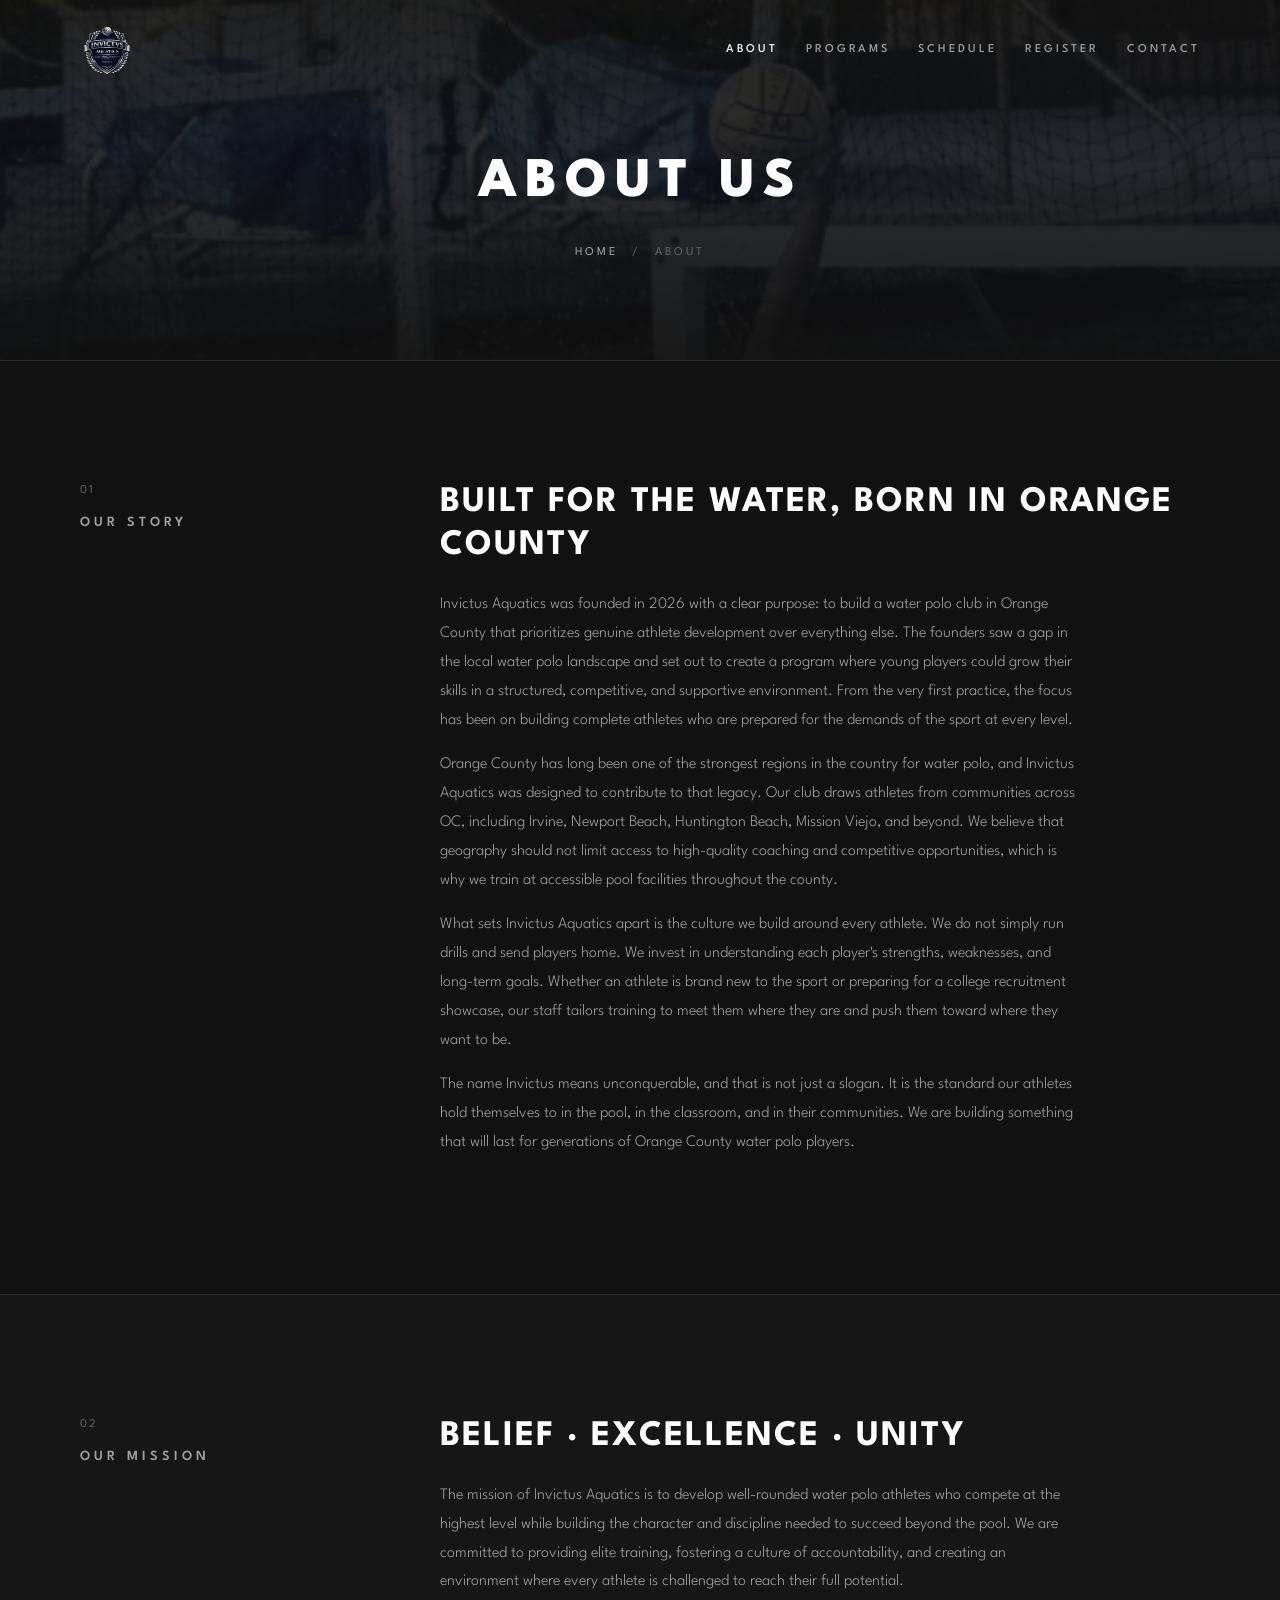
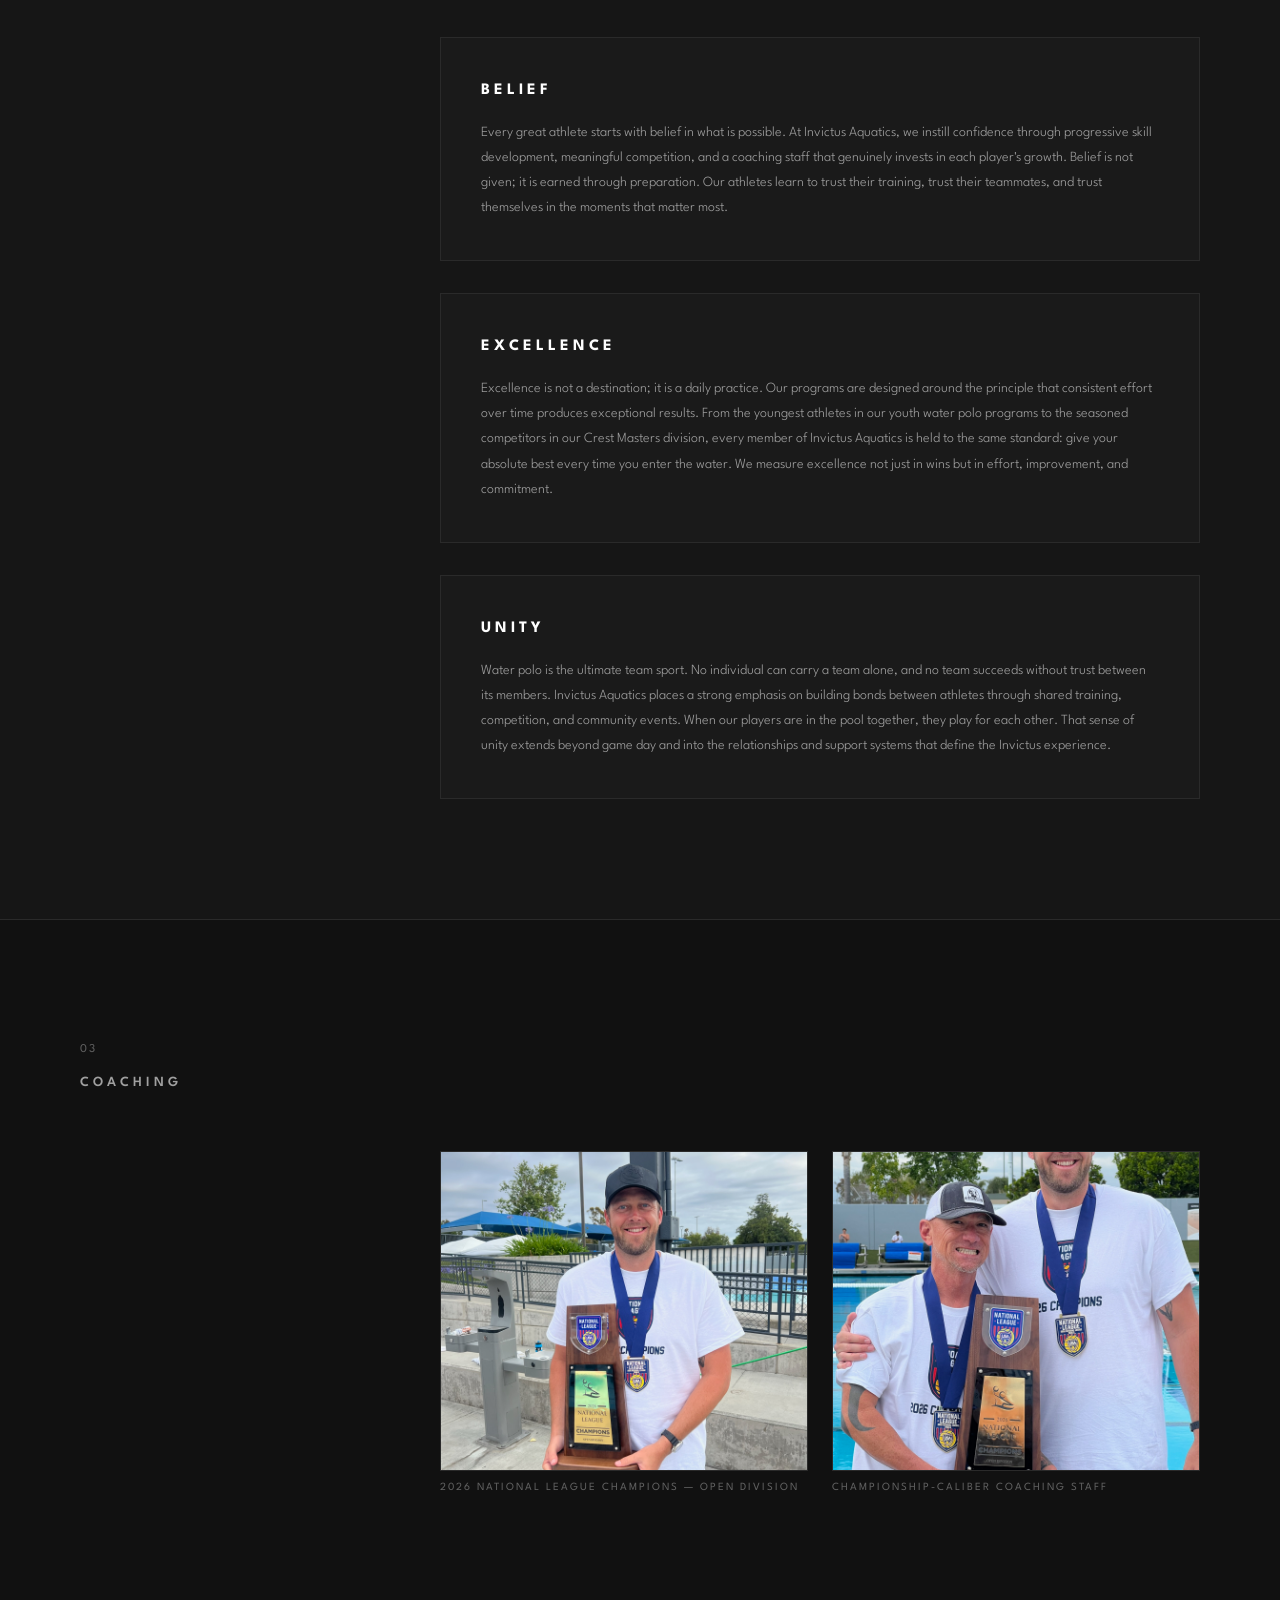
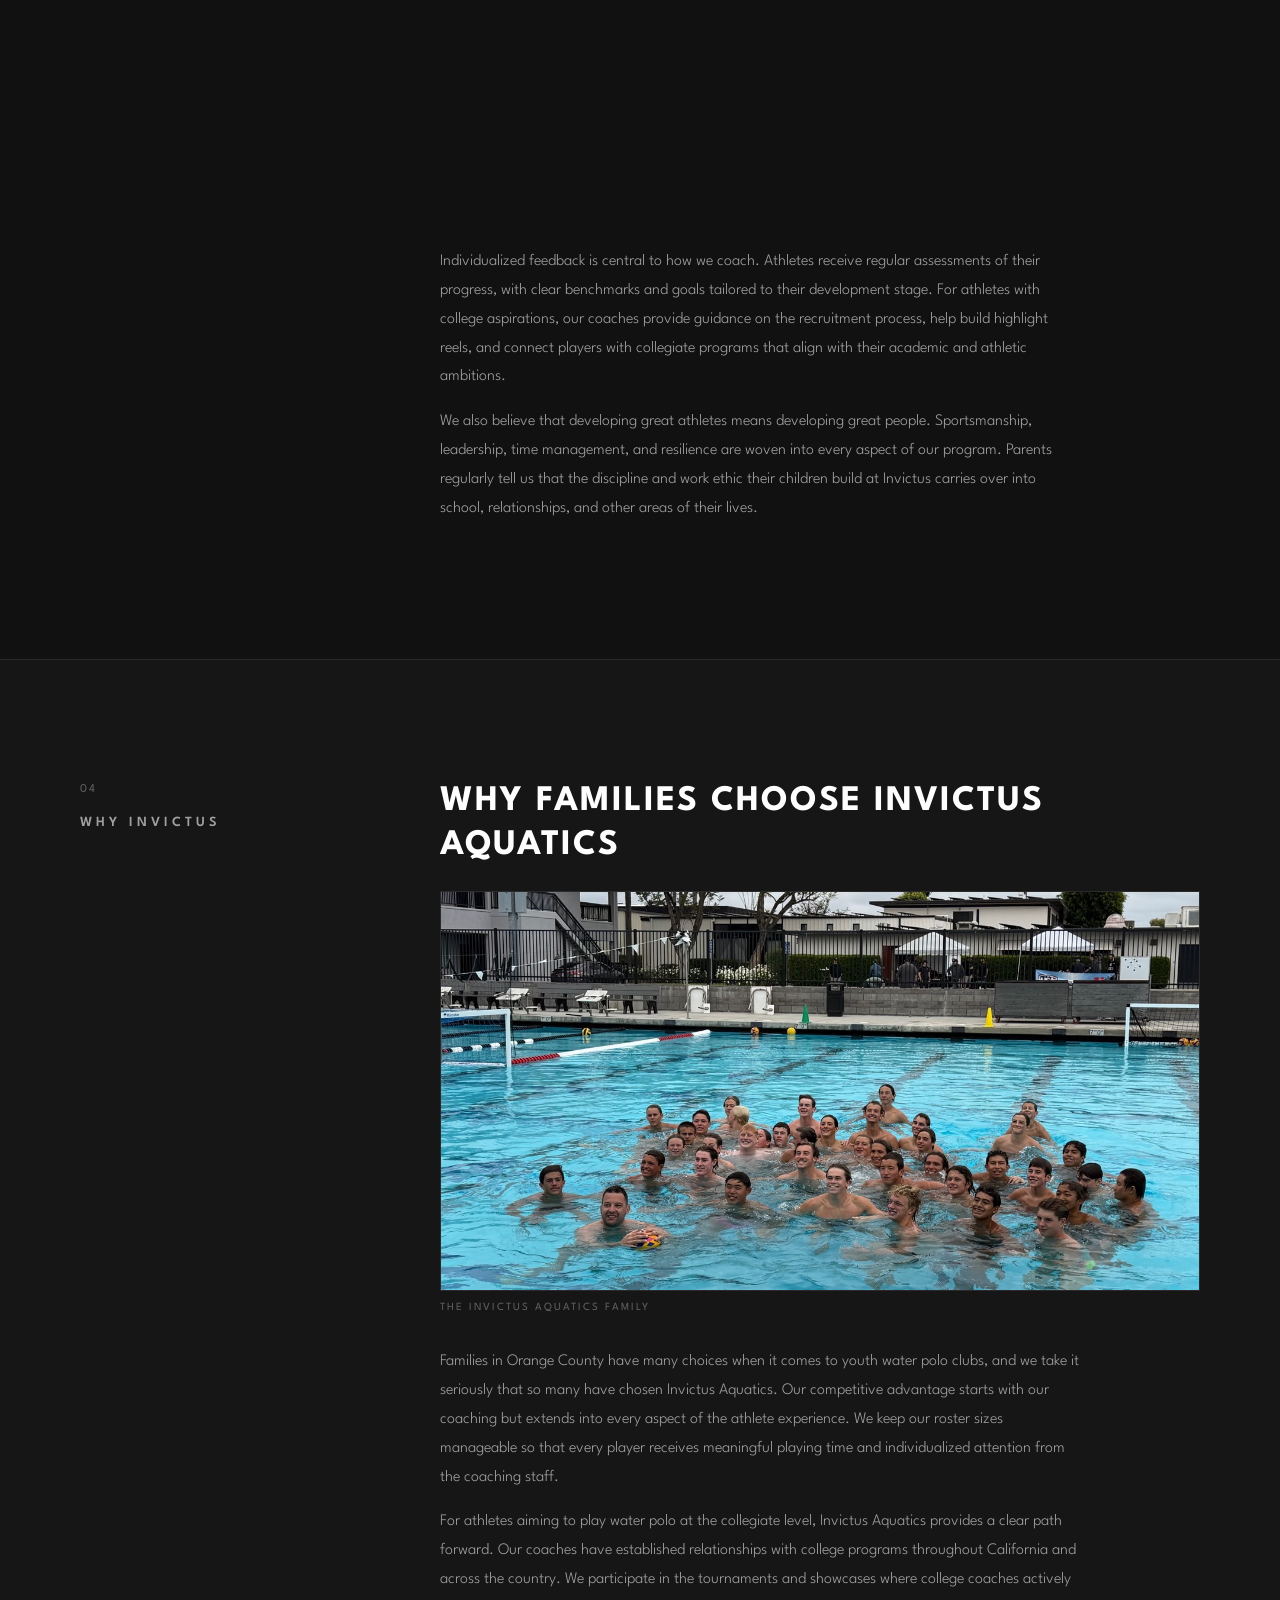
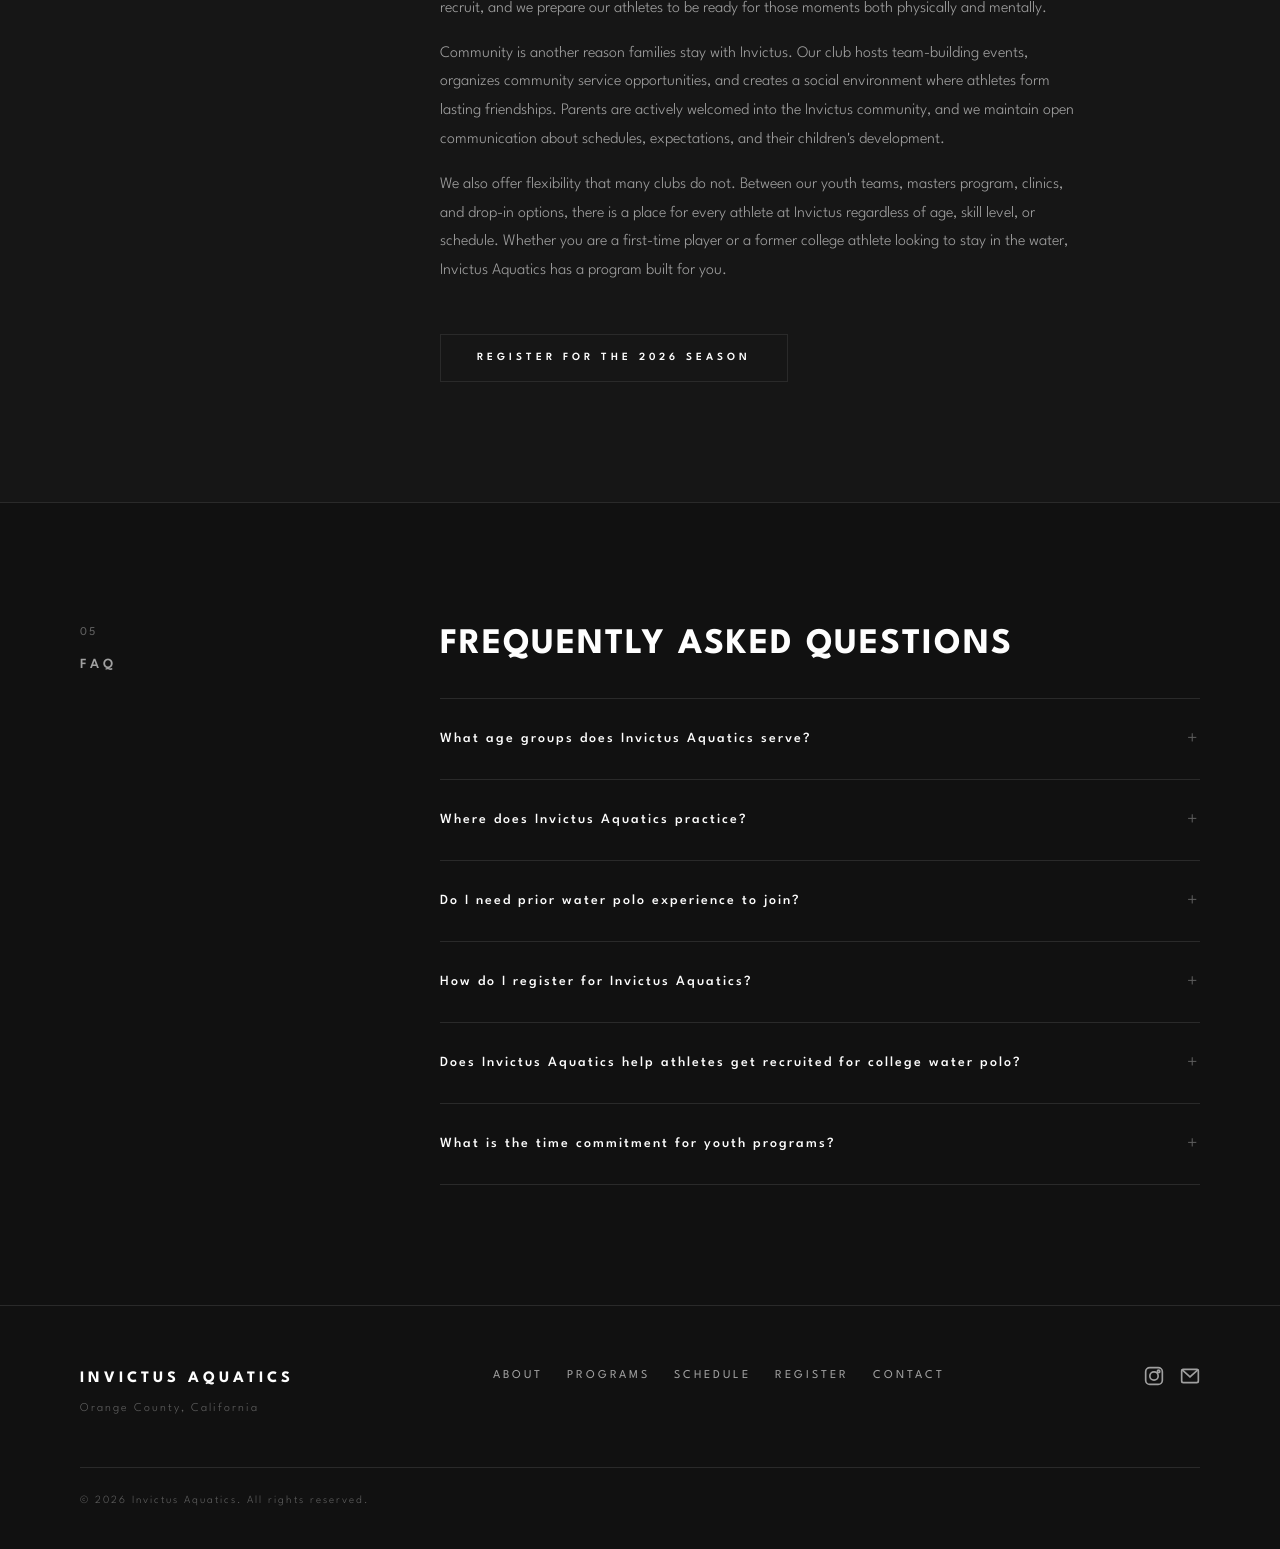
==== commit 072f5e99: "Add photos, Servite HS location, and image galleries - Coach trophy photos on about page (2026 Natio" ====
--- a/about.html
+++ b/about.html
@@ -205,6 +205,16 @@
           </div>
           <div class="section-content">
             <h3 class="content-heading">DEVELOPMENT-FOCUSED COACHING PHILOSOPHY</h3>
+            <div class="photo-row">
+              <figure class="photo-figure">
+                <img src="/images/coach-trophy.jpg" alt="Invictus Aquatics coach holding 2026 National League Champions trophy" class="section-photo" loading="lazy">
+                <figcaption>2026 National League Champions — Open Division</figcaption>
+              </figure>
+              <figure class="photo-figure">
+                <img src="/images/coaches-trophy.jpg" alt="Invictus Aquatics coaching staff with 2026 National League Championship trophy poolside" class="section-photo" loading="lazy">
+                <figcaption>Championship-caliber coaching staff</figcaption>
+              </figure>
+            </div>
             <p class="content-text">
               The coaching staff at Invictus Aquatics brings years of competitive water polo experience at the club, collegiate, and international levels. Our head coaches have played and coached at programs known for developing elite talent, and they bring that knowledge directly to every practice and competition. We do not rely on a one-size-fits-all approach because we understand that every athlete develops differently.
             </p>
@@ -232,6 +242,10 @@
           </div>
           <div class="section-content">
             <h3 class="content-heading">WHY FAMILIES CHOOSE INVICTUS AQUATICS</h3>
+            <figure class="photo-figure photo-full">
+              <img src="/images/team-pool.jpg" alt="Invictus Aquatics full team photo in the pool" class="section-photo" loading="lazy">
+              <figcaption>The Invictus Aquatics family</figcaption>
+            </figure>
             <p class="content-text">
               Families in Orange County have many choices when it comes to youth water polo clubs, and we take it seriously that so many have chosen Invictus Aquatics. Our competitive advantage starts with our coaching but extends into every aspect of the athlete experience. We keep our roster sizes manageable so that every player receives meaningful playing time and individualized attention from the coaching staff.
             </p>
@@ -320,14 +334,14 @@
           <a href="/contact.html">Contact</a>
         </div>
         <div class="footer-social">
-          <a href="#" aria-label="Instagram" class="social-link">
+          <a href="https://www.instagram.com/invictusaquatics/" target="_blank" rel="noopener" aria-label="Instagram" class="social-link">
             <svg width="20" height="20" viewBox="0 0 24 24" fill="none" stroke="currentColor" stroke-width="2">
               <rect x="2" y="2" width="20" height="20" rx="5"/>
               <circle cx="12" cy="12" r="5"/>
               <circle cx="17.5" cy="6.5" r="1.5"/>
             </svg>
           </a>
-          <a href="#" aria-label="Email" class="social-link">
+          <a href="mailto:invictusaquatics@gmail.com" aria-label="Email" class="social-link">
             <svg width="20" height="20" viewBox="0 0 24 24" fill="none" stroke="currentColor" stroke-width="2">
               <rect x="2" y="4" width="20" height="16" rx="2"/>
               <path d="M22 4L12 13L2 4"/>
--- a/styles.css
+++ b/styles.css
@@ -793,37 +793,77 @@
   font-style: italic;
 }
 
-/* ===== CALENDAR PLACEHOLDER ===== */
-.calendar-placeholder {
+/* ===== PHOTO ROW ===== */
+.photo-row {
+  display: grid;
+  grid-template-columns: 1fr 1fr;
+  gap: 24px;
+  margin-bottom: 32px;
+}
+
+.photo-figure {
+  margin: 0;
+}
+
+.photo-figure.photo-full {
+  margin-bottom: 32px;
+}
+
+.section-photo {
+  width: 100%;
+  height: 320px;
+  object-fit: cover;
+  border: 1px solid var(--border);
+  display: block;
+}
+
+.photo-full .section-photo {
+  height: 400px;
+}
+
+.photo-figure figcaption {
+  font-size: 11px;
+  font-weight: 400;
+  letter-spacing: 2px;
+  color: var(--text-muted);
+  margin-top: 8px;
+  text-transform: uppercase;
+}
+
+/* ===== LOCATION CARD ===== */
+.location-card {
+  background: var(--bg-card);
+  border: 1px solid var(--border);
+  padding: 32px;
+  margin: 24px 0;
+}
+
+.location-card h4 {
+  font-size: 16px;
+  font-weight: 600;
+  letter-spacing: 3px;
+  margin-bottom: 8px;
+}
+
+.location-address {
+  font-size: 14px;
+  font-weight: 400;
+  color: var(--text-secondary);
+  letter-spacing: 1px;
+  margin-bottom: 16px;
+}
+
+/* ===== CALENDAR EMBED ===== */
+.calendar-embed {
   margin-top: 40px;
-  border: 1px dashed var(--border);
-  padding: 60px 24px;
-  display: flex;
-  align-items: center;
-  justify-content: center;
-}
-
-.calendar-placeholder-inner {
-  text-align: center;
-  color: var(--text-muted);
-}
-
-.calendar-placeholder-inner svg {
-  margin-bottom: 16px;
-  color: var(--text-muted);
-}
-
-.calendar-placeholder-inner p {
-  font-size: 14px;
-  font-weight: 600;
-  letter-spacing: 3px;
-  margin-bottom: 8px;
-}
-
-.calendar-placeholder-inner span {
-  font-size: 12px;
-  font-weight: 300;
-  letter-spacing: 2px;
+  border: 1px solid var(--border);
+  border-radius: 4px;
+  overflow: hidden;
+  background: var(--bg-card);
+}
+
+.calendar-embed iframe {
+  display: block;
 }
 
 /* ===== WHAT TO EXPECT ===== */
@@ -1158,6 +1198,18 @@
 
   .reg-grid {
     grid-template-columns: 1fr;
+  }
+
+  .photo-row {
+    grid-template-columns: 1fr;
+  }
+
+  .section-photo {
+    height: 260px;
+  }
+
+  .photo-full .section-photo {
+    height: 300px;
   }
 
   .stats-row {
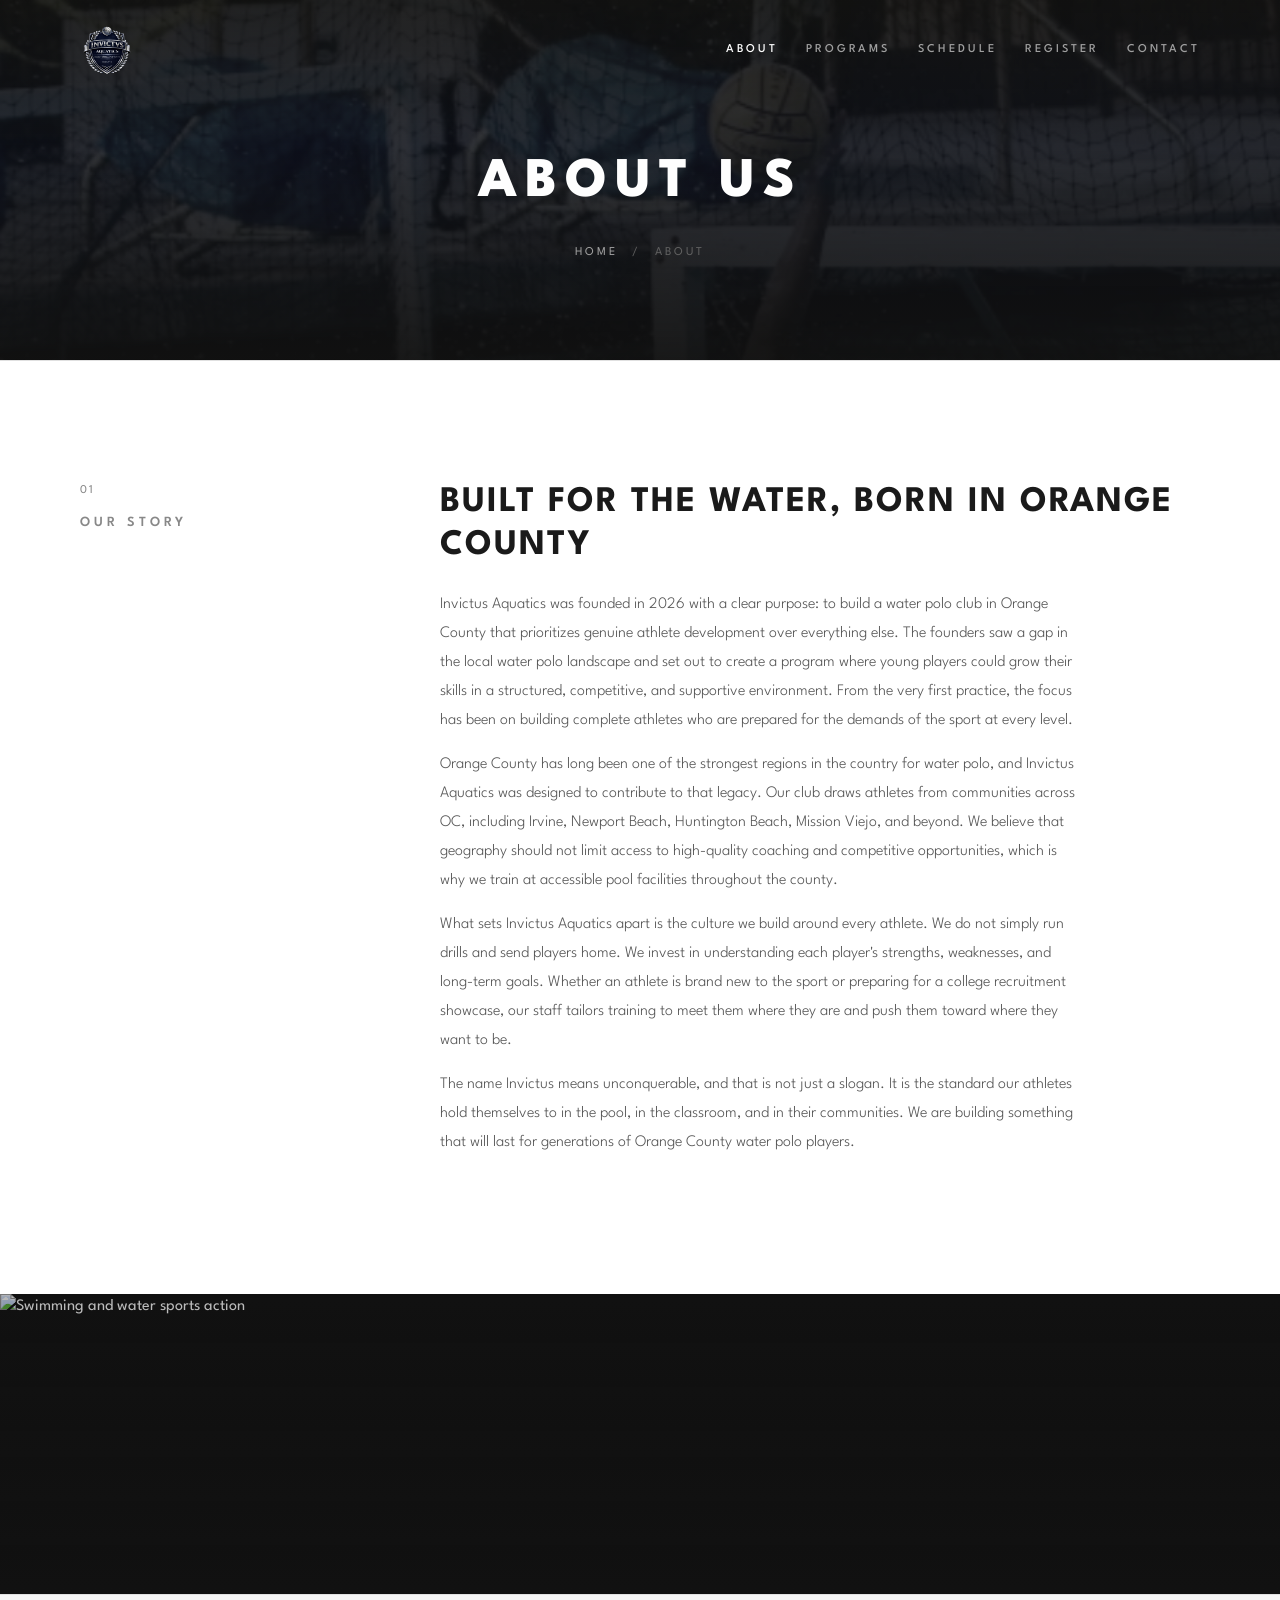
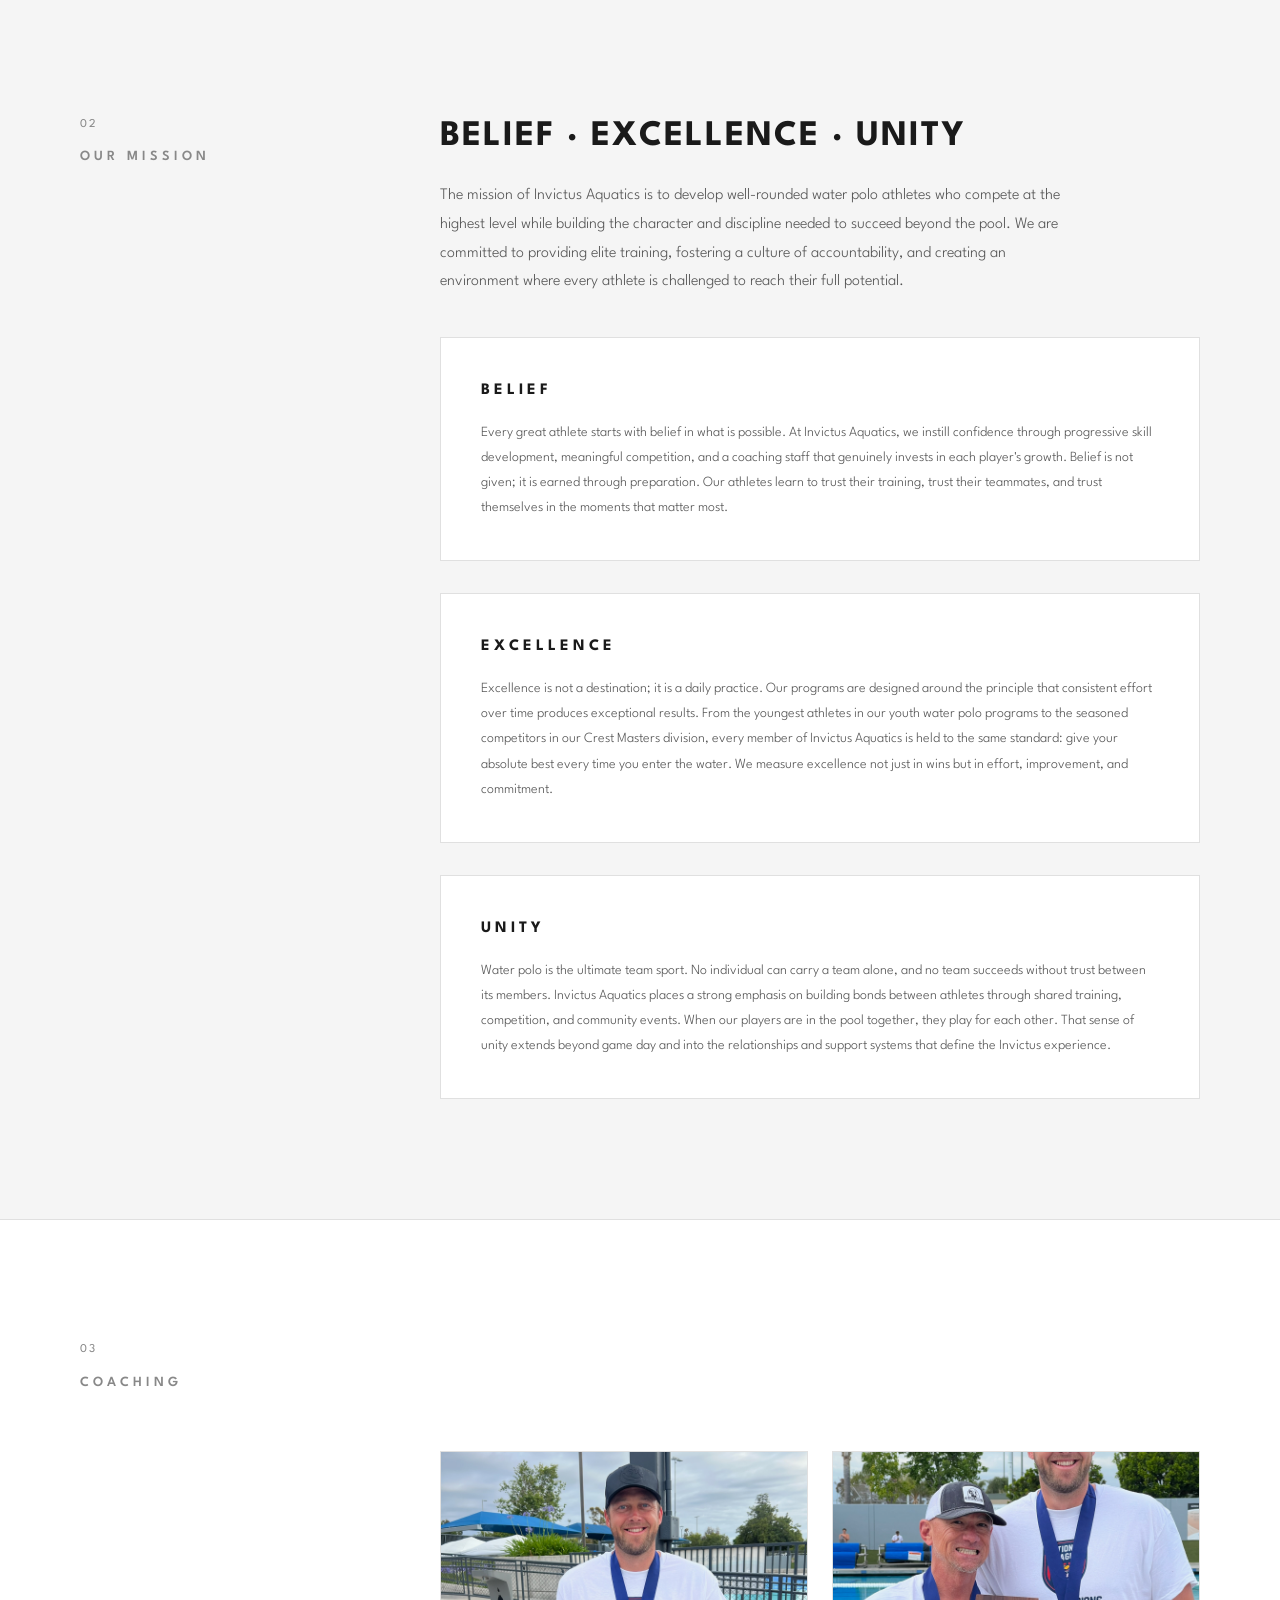
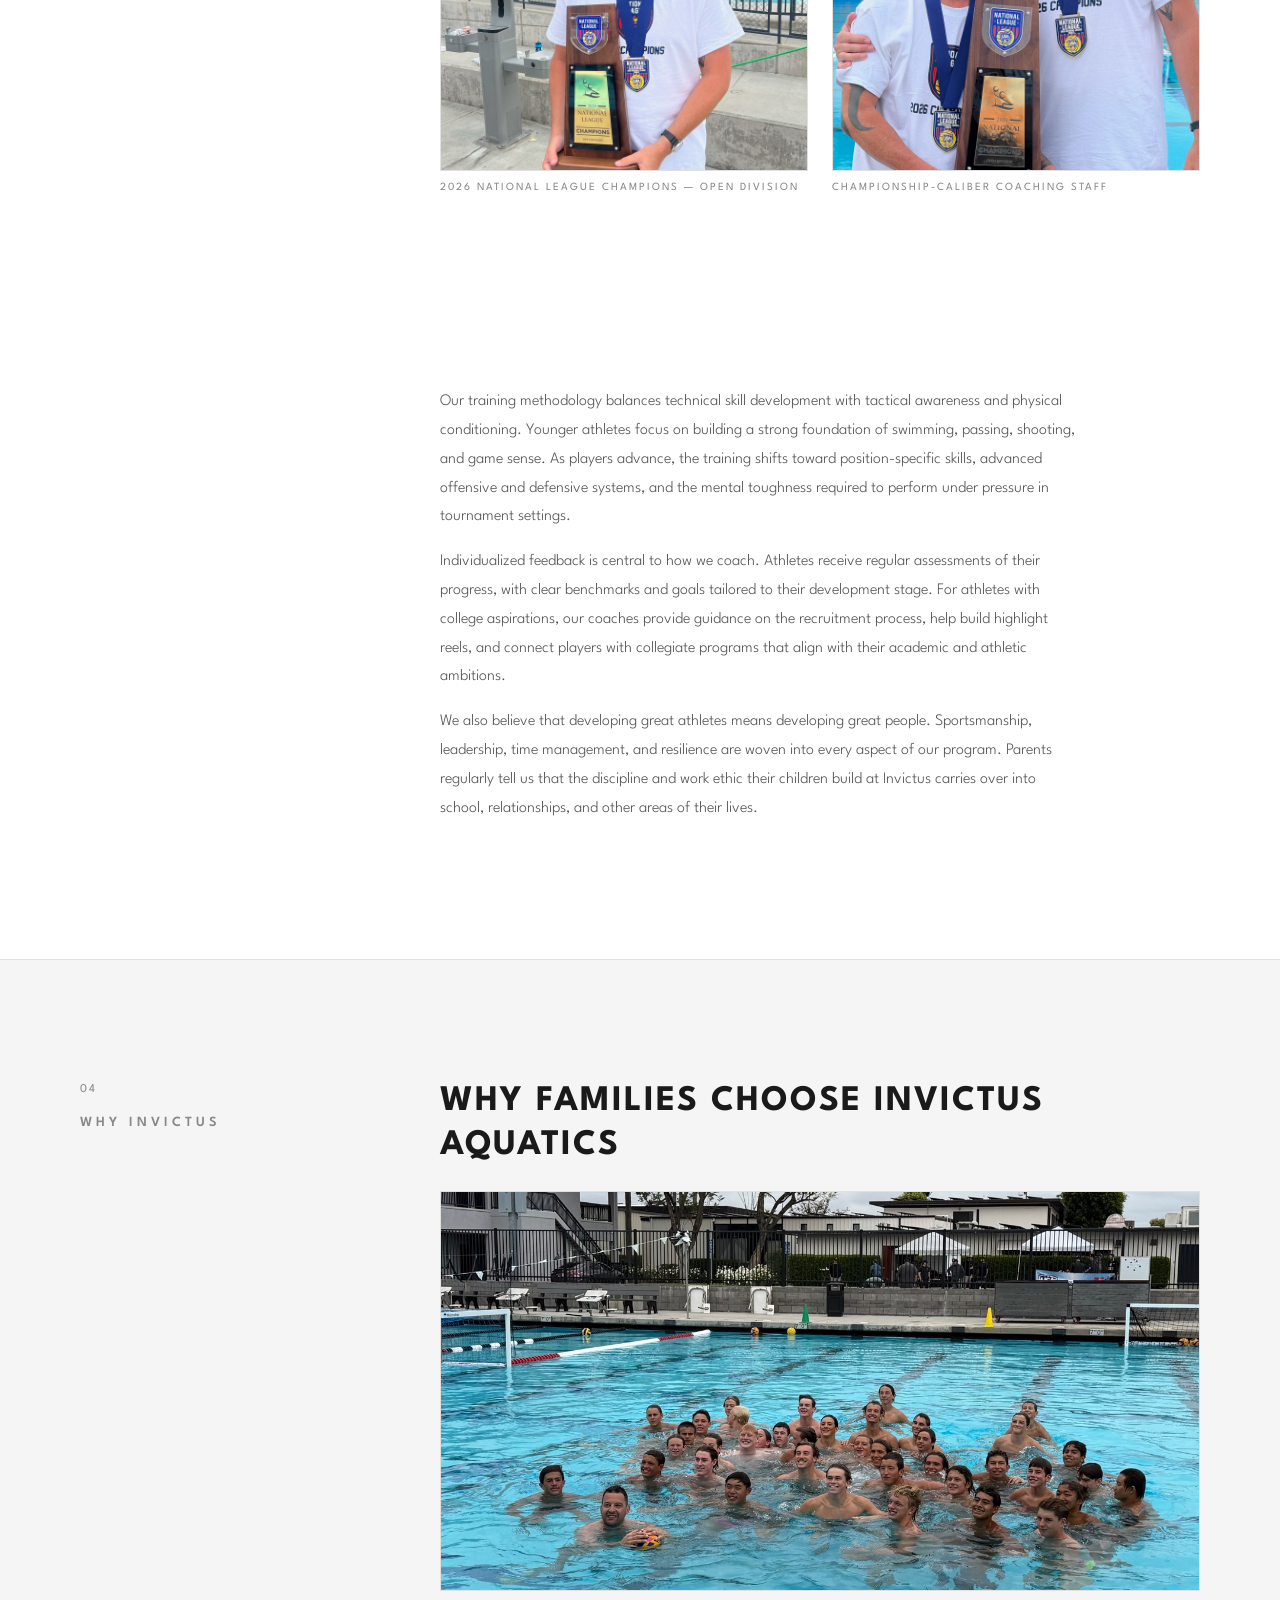
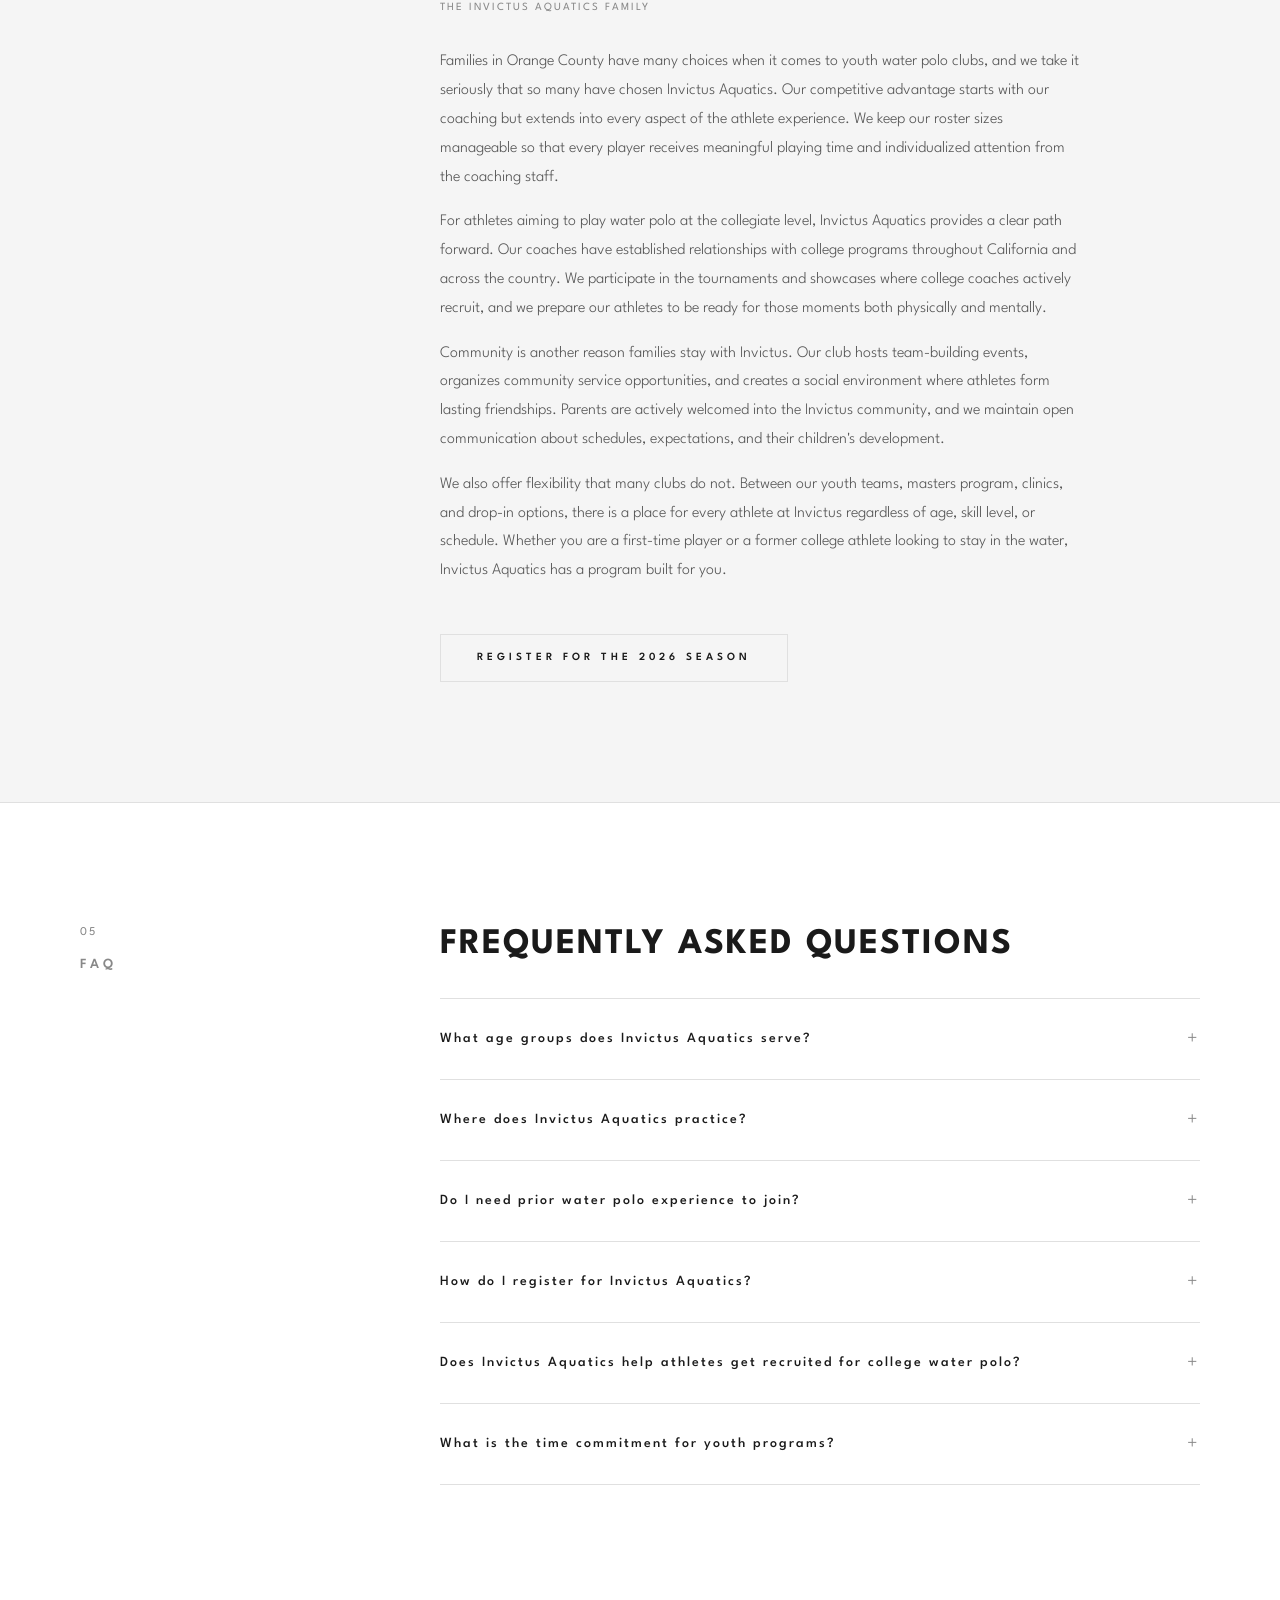
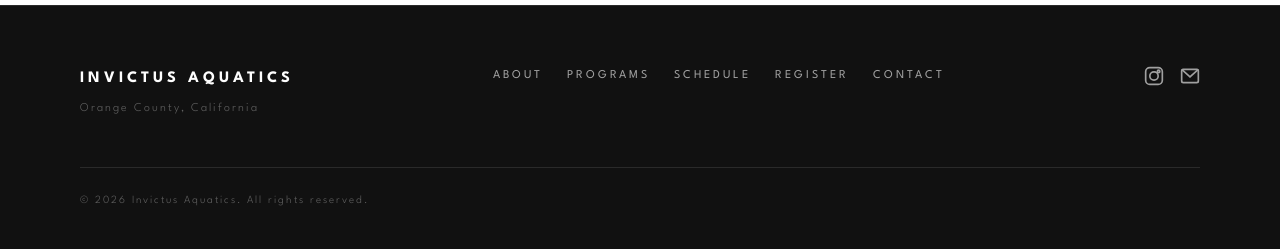
==== commit e6599b46: "Light/dark hybrid theme, homepage calendar, stock photos - Converted from all-dark to light/dark hyb" ====
--- a/about.html
+++ b/about.html
@@ -163,8 +163,14 @@
       </div>
     </section>
 
+    <!-- Banner Image -->
+    <div class="section-banner">
+      <img src="https://images.unsplash.com/photo-1530549387789-4c1017266635?w=1200&q=80" alt="Swimming and water sports action" loading="lazy">
+      <div class="section-banner-overlay"></div>
+    </div>
+
     <!-- Our Mission -->
-    <section class="section alt-bg">
+    <section class="section section-light-alt">
       <div class="container">
         <div class="section-grid">
           <div class="section-label">
@@ -233,7 +239,7 @@
     </section>
 
     <!-- Why Invictus -->
-    <section class="section alt-bg">
+    <section class="section section-light-alt">
       <div class="container">
         <div class="section-grid">
           <div class="section-label">
--- a/styles.css
+++ b/styles.css
@@ -9,11 +9,18 @@
   --bg-primary: #111111;
   --bg-secondary: #161616;
   --bg-card: #1a1a1a;
+  --bg-light: #ffffff;
+  --bg-light-alt: #f5f5f5;
+  --bg-light-card: #ffffff;
   --text-primary: #fefefe;
+  --text-dark: #1a1a1a;
+  --text-dark-secondary: #555555;
+  --text-dark-muted: #888888;
   --text-secondary: #a0a0a0;
   --text-muted: #606060;
   --accent: #ffffff;
   --border: #2a2a2a;
+  --border-light: #e0e0e0;
   --font-primary: 'League Spartan', 'Helvetica Neue', Arial, sans-serif;
 }
 
@@ -345,11 +352,739 @@
 /* ===== SECTIONS ===== */
 .section {
   padding: 120px 0;
-  border-top: 1px solid var(--border);
+  border-top: 1px solid var(--border-light);
+  background: var(--bg-light);
+  color: var(--text-dark);
+}
+
+.section-light-alt {
+  background: var(--bg-light-alt);
+}
+
+.section-dark {
+  background: var(--bg-primary);
+  color: var(--text-primary);
+  border-top-color: var(--border);
+}
+
+.section-dark-alt {
+  background: var(--bg-secondary);
+  color: var(--text-primary);
+  border-top-color: var(--border);
 }
 
 .alt-bg {
-  background: var(--bg-secondary);
+  background: var(--bg-light-alt);
+}
+
+/* ===== LIGHT SECTION OVERRIDES ===== */
+.section .section-label h2 {
+  color: var(--text-dark-muted);
+}
+
+.section .label-tag {
+  color: var(--text-dark-muted);
+}
+
+.section .content-heading {
+  color: var(--text-dark);
+}
+
+.section .content-text {
+  color: var(--text-dark-secondary);
+}
+
+.section .content-text a {
+  color: var(--text-dark);
+}
+
+.section .content-divider {
+  background: var(--border-light);
+}
+
+.section .stats-row {
+  border-top-color: var(--border-light);
+}
+
+.section .stat-number {
+  color: var(--text-dark);
+}
+
+.section .stat-label {
+  color: var(--text-dark-muted);
+}
+
+.section .feature-card {
+  background: var(--bg-light-card);
+  border-color: var(--border-light);
+}
+
+.section .feature-card:hover {
+  border-color: var(--text-dark-muted);
+}
+
+.section .feature-number {
+  color: var(--text-dark-muted);
+}
+
+.section .feature-card h4 {
+  color: var(--text-dark);
+}
+
+.section .feature-card p {
+  color: var(--text-dark-secondary);
+}
+
+.section .btn-section-link {
+  color: var(--text-dark);
+  border-color: var(--border-light);
+}
+
+.section .btn-section-link:hover {
+  border-color: var(--text-dark);
+}
+
+.section .value-card {
+  background: var(--bg-light-card);
+  border-color: var(--border-light);
+}
+
+.section .value-card:hover {
+  border-color: var(--text-dark-muted);
+}
+
+.section .value-card h4 {
+  color: var(--text-dark);
+}
+
+.section .value-card p {
+  color: var(--text-dark-secondary);
+}
+
+.section .photo-figure figcaption {
+  color: var(--text-dark-muted);
+}
+
+.section .photo-figure .section-photo {
+  border-color: var(--border-light);
+}
+
+.section .location-card {
+  background: var(--bg-light-card);
+  border-color: var(--border-light);
+}
+
+.section .location-card h4 {
+  color: var(--text-dark);
+}
+
+.section .location-address {
+  color: var(--text-dark-secondary);
+}
+
+.section .calendar-embed {
+  border-color: var(--border-light);
+  background: var(--bg-light-card);
+}
+
+.section .schedule-table thead {
+  border-bottom-color: var(--border-light);
+}
+
+.section .schedule-table th {
+  color: var(--text-dark-muted);
+}
+
+.section .schedule-table td {
+  color: var(--text-dark-secondary);
+  border-bottom-color: var(--border-light);
+}
+
+.section .schedule-table td strong {
+  color: var(--text-dark);
+}
+
+.section .schedule-table tbody tr:hover {
+  background: rgba(0, 0, 0, 0.02);
+}
+
+.section .event-card {
+  background: var(--bg-light-card);
+  border-color: var(--border-light);
+}
+
+.section .event-card:hover {
+  border-color: var(--text-dark-muted);
+}
+
+.section .event-month {
+  color: var(--text-dark);
+}
+
+.section .event-day {
+  color: var(--text-dark-muted);
+}
+
+.section .event-details h4 {
+  color: var(--text-dark);
+}
+
+.section .event-details p {
+  color: var(--text-dark-secondary);
+}
+
+.section .event-location {
+  color: var(--text-dark-muted);
+}
+
+.section .expect-item {
+  background: var(--bg-light-card);
+  border-color: var(--border-light);
+}
+
+.section .expect-item:hover {
+  border-color: var(--text-dark-muted);
+}
+
+.section .expect-item h4 {
+  color: var(--text-dark);
+}
+
+.section .expect-item p {
+  color: var(--text-dark-secondary);
+}
+
+.section .faq-item {
+  border-bottom-color: var(--border-light);
+}
+
+.section .faq-item:first-child {
+  border-top-color: var(--border-light);
+}
+
+.section .faq-question {
+  color: var(--text-dark);
+}
+
+.section .faq-question::after {
+  color: var(--text-dark-muted);
+}
+
+.section .faq-question:hover {
+  color: var(--text-dark-secondary);
+}
+
+.section .faq-answer p {
+  color: var(--text-dark-secondary);
+}
+
+.section .faq-answer a {
+  color: var(--text-dark);
+}
+
+.section .contact-info-item {
+  background: var(--bg-light-card);
+  border-color: var(--border-light);
+}
+
+.section .contact-info-item h4 {
+  color: var(--text-dark);
+}
+
+.section .contact-info-item p {
+  color: var(--text-dark-secondary);
+}
+
+.section .social-link-large {
+  border-color: var(--border-light);
+  color: var(--text-dark-secondary);
+}
+
+.section .social-link-large:hover {
+  border-color: var(--text-dark);
+  color: var(--text-dark);
+}
+
+.section .step-item {
+  background: var(--bg-light-card);
+  border-color: var(--border-light);
+}
+
+.section .step-item:hover {
+  border-color: var(--text-dark-muted);
+}
+
+.section .step-number {
+  color: var(--text-dark-muted);
+}
+
+.section .step-item h4 {
+  color: var(--text-dark);
+}
+
+.section .step-item p {
+  color: var(--text-dark-secondary);
+}
+
+/* Form inputs on light backgrounds */
+.section .form-group input,
+.section .form-group textarea {
+  color: var(--text-dark);
+  border-bottom-color: var(--border-light);
+}
+
+.section .form-group input::placeholder,
+.section .form-group textarea::placeholder {
+  color: var(--text-dark-muted);
+}
+
+.section .form-group input:focus,
+.section .form-group textarea:focus {
+  border-color: var(--text-dark-secondary);
+}
+
+.section .btn-submit {
+  color: var(--bg-light);
+  background: var(--text-dark);
+  border-color: var(--text-dark);
+}
+
+.section .btn-submit:hover {
+  background: transparent;
+  color: var(--text-dark);
+}
+
+/* Registration cards on light backgrounds */
+.section .reg-card {
+  background: var(--bg-light-card);
+  border-color: var(--border-light);
+}
+
+.section .reg-card:hover {
+  border-color: var(--text-dark-muted);
+}
+
+.section .reg-age {
+  color: var(--text-dark);
+}
+
+.section .reg-card-header {
+  border-bottom-color: var(--border-light);
+}
+
+.section .reg-season {
+  color: var(--text-dark-muted);
+}
+
+.section .reg-title {
+  color: var(--text-dark);
+}
+
+.section .reg-desc {
+  color: var(--text-dark-secondary);
+}
+
+.section .btn-register {
+  color: var(--bg-light);
+  background: var(--text-dark);
+  border-color: var(--text-dark);
+}
+
+.section .btn-register:hover {
+  background: transparent;
+  color: var(--text-dark);
+}
+
+/* ===== DARK SECTION OVERRIDES (restore dark styling) ===== */
+.section-dark .section-label h2,
+.section-dark-alt .section-label h2 {
+  color: var(--text-secondary);
+}
+
+.section-dark .label-tag,
+.section-dark-alt .label-tag {
+  color: var(--text-muted);
+}
+
+.section-dark .content-heading,
+.section-dark-alt .content-heading {
+  color: var(--text-primary);
+}
+
+.section-dark .content-text,
+.section-dark-alt .content-text {
+  color: var(--text-secondary);
+}
+
+.section-dark .content-text a,
+.section-dark-alt .content-text a {
+  color: var(--text-primary);
+}
+
+.section-dark .content-divider,
+.section-dark-alt .content-divider {
+  background: var(--border);
+}
+
+.section-dark .stats-row,
+.section-dark-alt .stats-row {
+  border-top-color: var(--border);
+}
+
+.section-dark .stat-number,
+.section-dark-alt .stat-number {
+  color: var(--text-primary);
+}
+
+.section-dark .stat-label,
+.section-dark-alt .stat-label {
+  color: var(--text-muted);
+}
+
+.section-dark .feature-card,
+.section-dark-alt .feature-card {
+  background: var(--bg-card);
+  border-color: var(--border);
+}
+
+.section-dark .feature-card:hover,
+.section-dark-alt .feature-card:hover {
+  border-color: var(--text-muted);
+}
+
+.section-dark .feature-number,
+.section-dark-alt .feature-number {
+  color: var(--text-muted);
+}
+
+.section-dark .feature-card h4,
+.section-dark-alt .feature-card h4 {
+  color: var(--text-primary);
+}
+
+.section-dark .feature-card p,
+.section-dark-alt .feature-card p {
+  color: var(--text-secondary);
+}
+
+.section-dark .btn-section-link,
+.section-dark-alt .btn-section-link {
+  color: var(--text-primary);
+  border-color: var(--border);
+}
+
+.section-dark .btn-section-link:hover,
+.section-dark-alt .btn-section-link:hover {
+  border-color: var(--text-primary);
+}
+
+.section-dark .reg-card,
+.section-dark-alt .reg-card {
+  background: var(--bg-primary);
+  border-color: var(--border);
+}
+
+.section-dark .reg-card:hover,
+.section-dark-alt .reg-card:hover {
+  border-color: var(--text-muted);
+}
+
+.section-dark .reg-age,
+.section-dark-alt .reg-age {
+  color: var(--text-primary);
+}
+
+.section-dark .reg-card-header,
+.section-dark-alt .reg-card-header {
+  border-bottom-color: var(--border);
+}
+
+.section-dark .reg-season,
+.section-dark-alt .reg-season {
+  color: var(--text-muted);
+}
+
+.section-dark .reg-title,
+.section-dark-alt .reg-title {
+  color: var(--text-primary);
+}
+
+.section-dark .reg-desc,
+.section-dark-alt .reg-desc {
+  color: var(--text-secondary);
+}
+
+.section-dark .btn-register,
+.section-dark-alt .btn-register {
+  color: var(--bg-primary);
+  background: var(--text-primary);
+  border-color: var(--text-primary);
+}
+
+.section-dark .btn-register:hover,
+.section-dark-alt .btn-register:hover {
+  background: transparent;
+  color: var(--text-primary);
+}
+
+.section-dark .value-card,
+.section-dark-alt .value-card {
+  background: var(--bg-card);
+  border-color: var(--border);
+}
+
+.section-dark .value-card:hover,
+.section-dark-alt .value-card:hover {
+  border-color: var(--text-muted);
+}
+
+.section-dark .value-card h4,
+.section-dark-alt .value-card h4 {
+  color: var(--text-primary);
+}
+
+.section-dark .value-card p,
+.section-dark-alt .value-card p {
+  color: var(--text-secondary);
+}
+
+.section-dark .photo-figure figcaption,
+.section-dark-alt .photo-figure figcaption {
+  color: var(--text-muted);
+}
+
+.section-dark .photo-figure .section-photo,
+.section-dark-alt .photo-figure .section-photo {
+  border-color: var(--border);
+}
+
+.section-dark .location-card,
+.section-dark-alt .location-card {
+  background: var(--bg-card);
+  border-color: var(--border);
+}
+
+.section-dark .location-card h4,
+.section-dark-alt .location-card h4 {
+  color: var(--text-primary);
+}
+
+.section-dark .location-address,
+.section-dark-alt .location-address {
+  color: var(--text-secondary);
+}
+
+.section-dark .calendar-embed,
+.section-dark-alt .calendar-embed {
+  border-color: var(--border);
+  background: var(--bg-card);
+}
+
+.section-dark .schedule-table thead,
+.section-dark-alt .schedule-table thead {
+  border-bottom-color: var(--border);
+}
+
+.section-dark .schedule-table th,
+.section-dark-alt .schedule-table th {
+  color: var(--text-secondary);
+}
+
+.section-dark .schedule-table td,
+.section-dark-alt .schedule-table td {
+  color: var(--text-secondary);
+  border-bottom-color: var(--border);
+}
+
+.section-dark .schedule-table td strong,
+.section-dark-alt .schedule-table td strong {
+  color: var(--text-primary);
+}
+
+.section-dark .schedule-table tbody tr:hover,
+.section-dark-alt .schedule-table tbody tr:hover {
+  background: rgba(255, 255, 255, 0.02);
+}
+
+.section-dark .event-card,
+.section-dark-alt .event-card {
+  background: var(--bg-card);
+  border-color: var(--border);
+}
+
+.section-dark .event-card:hover,
+.section-dark-alt .event-card:hover {
+  border-color: var(--text-muted);
+}
+
+.section-dark .event-month,
+.section-dark-alt .event-month {
+  color: var(--text-secondary);
+}
+
+.section-dark .event-day,
+.section-dark-alt .event-day {
+  color: var(--text-muted);
+}
+
+.section-dark .event-details h4,
+.section-dark-alt .event-details h4 {
+  color: var(--text-primary);
+}
+
+.section-dark .event-details p,
+.section-dark-alt .event-details p {
+  color: var(--text-secondary);
+}
+
+.section-dark .event-location,
+.section-dark-alt .event-location {
+  color: var(--text-muted);
+}
+
+.section-dark .expect-item,
+.section-dark-alt .expect-item {
+  background: var(--bg-card);
+  border-color: var(--border);
+}
+
+.section-dark .expect-item:hover,
+.section-dark-alt .expect-item:hover {
+  border-color: var(--text-muted);
+}
+
+.section-dark .expect-item h4,
+.section-dark-alt .expect-item h4 {
+  color: var(--text-primary);
+}
+
+.section-dark .expect-item p,
+.section-dark-alt .expect-item p {
+  color: var(--text-secondary);
+}
+
+.section-dark .faq-item,
+.section-dark-alt .faq-item {
+  border-bottom-color: var(--border);
+}
+
+.section-dark .faq-item:first-child,
+.section-dark-alt .faq-item:first-child {
+  border-top-color: var(--border);
+}
+
+.section-dark .faq-question,
+.section-dark-alt .faq-question {
+  color: var(--text-primary);
+}
+
+.section-dark .faq-question::after,
+.section-dark-alt .faq-question::after {
+  color: var(--text-muted);
+}
+
+.section-dark .faq-question:hover,
+.section-dark-alt .faq-question:hover {
+  color: var(--text-secondary);
+}
+
+.section-dark .faq-answer p,
+.section-dark-alt .faq-answer p {
+  color: var(--text-secondary);
+}
+
+.section-dark .faq-answer a,
+.section-dark-alt .faq-answer a {
+  color: var(--text-primary);
+}
+
+.section-dark .contact-info-item,
+.section-dark-alt .contact-info-item {
+  background: var(--bg-card);
+  border-color: var(--border);
+}
+
+.section-dark .contact-info-item h4,
+.section-dark-alt .contact-info-item h4 {
+  color: var(--text-primary);
+}
+
+.section-dark .contact-info-item p,
+.section-dark-alt .contact-info-item p {
+  color: var(--text-secondary);
+}
+
+.section-dark .social-link-large,
+.section-dark-alt .social-link-large {
+  border-color: var(--border);
+  color: var(--text-secondary);
+}
+
+.section-dark .social-link-large:hover,
+.section-dark-alt .social-link-large:hover {
+  border-color: var(--text-primary);
+  color: var(--text-primary);
+}
+
+.section-dark .step-item,
+.section-dark-alt .step-item {
+  background: var(--bg-card);
+  border-color: var(--border);
+}
+
+.section-dark .step-item:hover,
+.section-dark-alt .step-item:hover {
+  border-color: var(--text-muted);
+}
+
+.section-dark .step-number,
+.section-dark-alt .step-number {
+  color: var(--text-muted);
+}
+
+.section-dark .step-item h4,
+.section-dark-alt .step-item h4 {
+  color: var(--text-primary);
+}
+
+.section-dark .step-item p,
+.section-dark-alt .step-item p {
+  color: var(--text-secondary);
+}
+
+.section-dark .form-group input,
+.section-dark-alt .form-group input,
+.section-dark .form-group textarea,
+.section-dark-alt .form-group textarea {
+  color: var(--text-primary);
+  border-bottom-color: var(--border);
+}
+
+.section-dark .form-group input::placeholder,
+.section-dark-alt .form-group input::placeholder,
+.section-dark .form-group textarea::placeholder,
+.section-dark-alt .form-group textarea::placeholder {
+  color: var(--text-muted);
+}
+
+.section-dark .form-group input:focus,
+.section-dark-alt .form-group input:focus,
+.section-dark .form-group textarea:focus,
+.section-dark-alt .form-group textarea:focus {
+  border-color: var(--text-secondary);
+}
+
+.section-dark .btn-submit,
+.section-dark-alt .btn-submit {
+  color: var(--bg-primary);
+  background: var(--text-primary);
+  border-color: var(--text-primary);
+}
+
+.section-dark .btn-submit:hover,
+.section-dark-alt .btn-submit:hover {
+  background: transparent;
+  color: var(--text-primary);
 }
 
 .section-grid {
@@ -543,6 +1278,8 @@
 /* ===== REGISTRATION ===== */
 .registration-section {
   background: var(--bg-secondary);
+  color: var(--text-primary);
+  border-top-color: var(--border);
 }
 
 .reg-grid {
@@ -1030,6 +1767,8 @@
 /* ===== CONTACT / FORM ===== */
 .contact-section {
   background: var(--bg-secondary);
+  color: var(--text-primary);
+  border-top-color: var(--border);
 }
 
 .signup-form {
@@ -1094,10 +1833,104 @@
   color: var(--text-primary);
 }
 
+/* ===== SECTION BANNER ===== */
+.section-banner {
+  position: relative;
+  height: 300px;
+  overflow: hidden;
+}
+
+.section-banner img {
+  width: 100%;
+  height: 100%;
+  object-fit: cover;
+  display: block;
+}
+
+.section-banner-overlay {
+  position: absolute;
+  inset: 0;
+  background: linear-gradient(180deg, rgba(17,17,17,0.3) 0%, rgba(17,17,17,0.1) 50%, rgba(17,17,17,0.3) 100%);
+}
+
+/* ===== PROGRAM IMAGE CARDS ===== */
+.program-image-row {
+  display: grid;
+  grid-template-columns: 1fr 1fr;
+  gap: 24px;
+  margin: 32px 0;
+}
+
+.program-image-card {
+  position: relative;
+  height: 220px;
+  overflow: hidden;
+  border-radius: 4px;
+  border: 1px solid var(--border-light);
+}
+
+.section-dark .program-image-card,
+.section-dark-alt .program-image-card {
+  border-color: var(--border);
+}
+
+.program-image-card img {
+  width: 100%;
+  height: 100%;
+  object-fit: cover;
+  display: block;
+  transition: transform 0.5s ease;
+}
+
+.program-image-card:hover img {
+  transform: scale(1.05);
+}
+
+.program-image-card-overlay {
+  position: absolute;
+  inset: 0;
+  background: linear-gradient(180deg, transparent 40%, rgba(17,17,17,0.5) 100%);
+}
+
+.program-image-card-label {
+  position: absolute;
+  bottom: 16px;
+  left: 16px;
+  font-size: 11px;
+  font-weight: 600;
+  letter-spacing: 3px;
+  text-transform: uppercase;
+  color: #fefefe;
+}
+
+/* ===== INNER PAGE SECTION HERO IMAGE ===== */
+.section-hero-accent {
+  position: relative;
+  margin-bottom: 40px;
+  height: 200px;
+  overflow: hidden;
+  border-radius: 4px;
+}
+
+.section-hero-accent img {
+  width: 100%;
+  height: 100%;
+  object-fit: cover;
+  display: block;
+}
+
+.section-hero-accent-overlay {
+  position: absolute;
+  inset: 0;
+  background: linear-gradient(180deg, rgba(17,17,17,0.15) 0%, rgba(17,17,17,0.05) 50%, rgba(17,17,17,0.2) 100%);
+}
+
 /* ===== FOOTER ===== */
 .footer {
   padding: 60px 0 40px;
   border-top: 1px solid var(--border);
+  background: var(--bg-primary);
+  color: var(--text-primary);
 }
 
 .footer-grid {
@@ -1244,6 +2077,18 @@
 
   .social-links-large {
     flex-direction: column;
+  }
+
+  .section-banner {
+    height: 200px;
+  }
+
+  .program-image-row {
+    grid-template-columns: 1fr;
+  }
+
+  .section-hero-accent {
+    height: 160px;
   }
 }
 
@@ -1377,4 +2222,16 @@
     font-size: 13px;
     letter-spacing: 1px;
   }
-}
+
+  .section-banner {
+    height: 160px;
+  }
+
+  .program-image-card {
+    height: 180px;
+  }
+
+  .section-hero-accent {
+    height: 140px;
+  }
+}
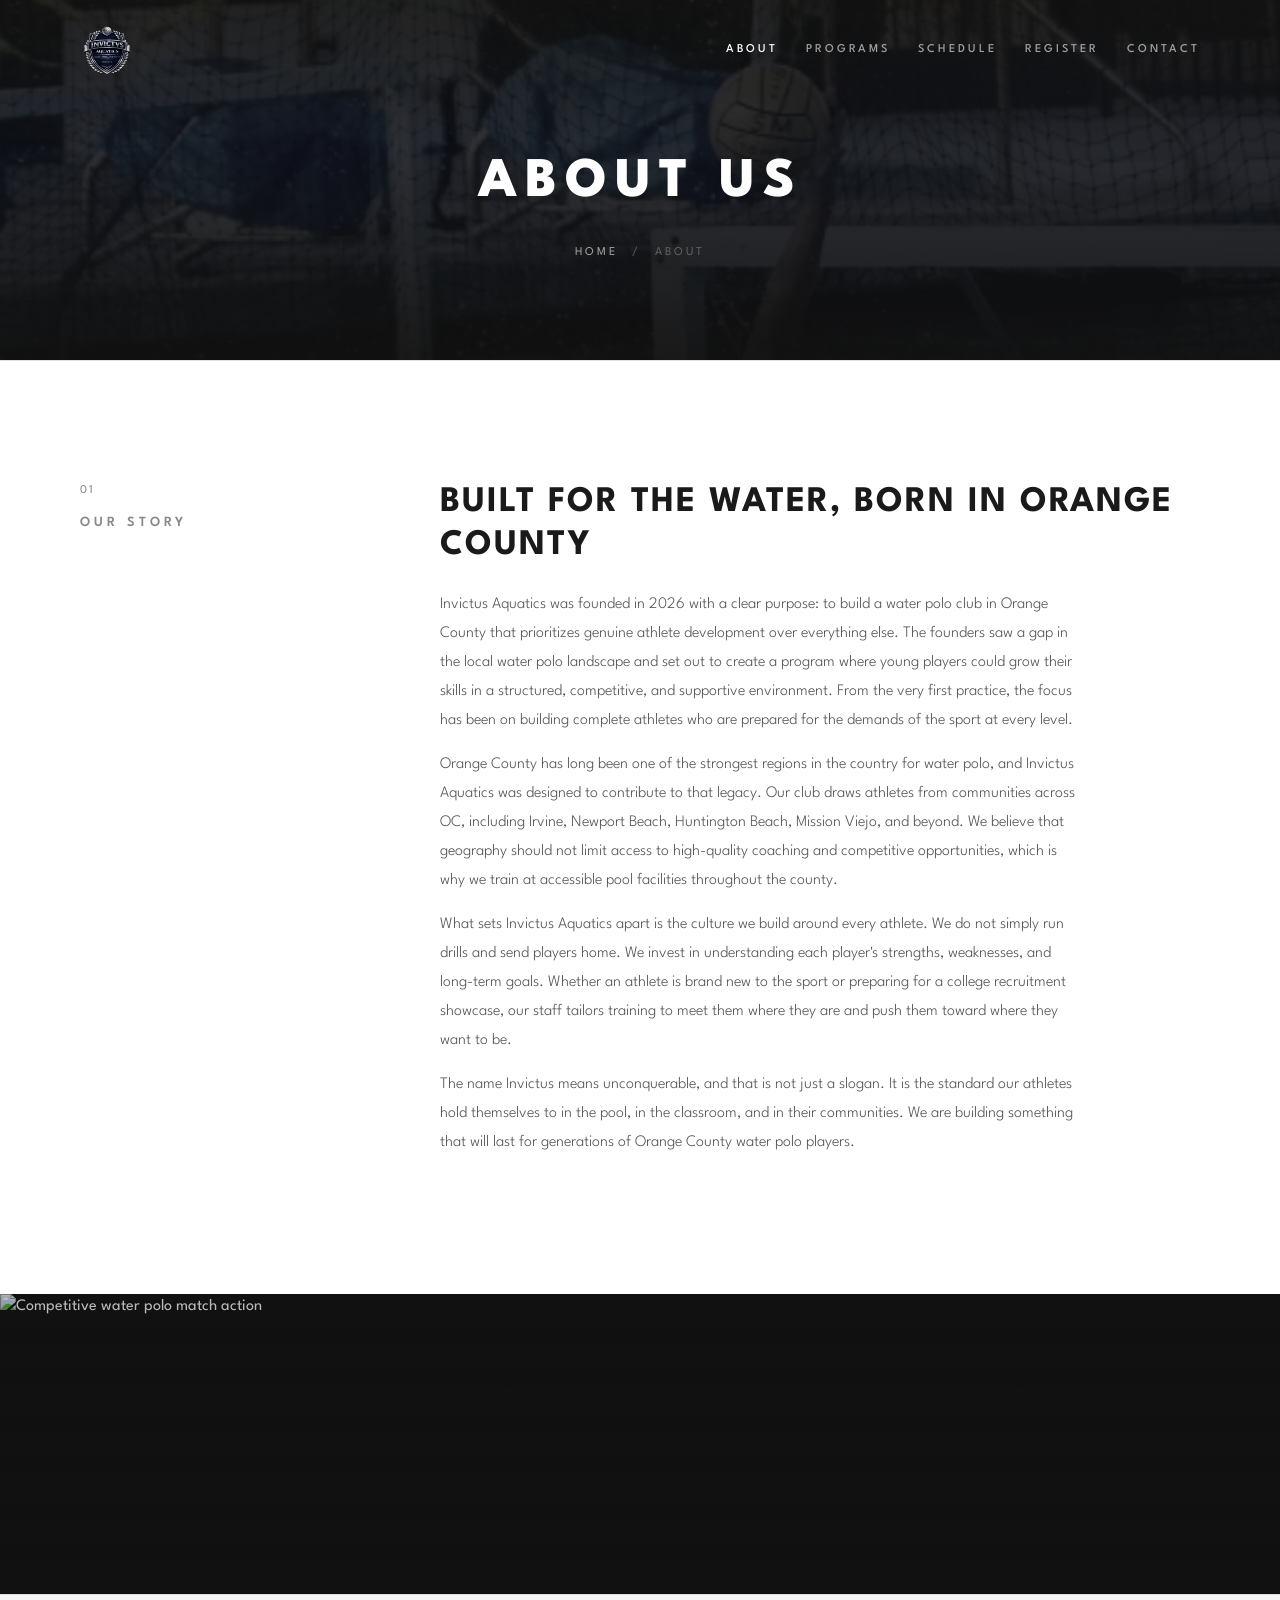
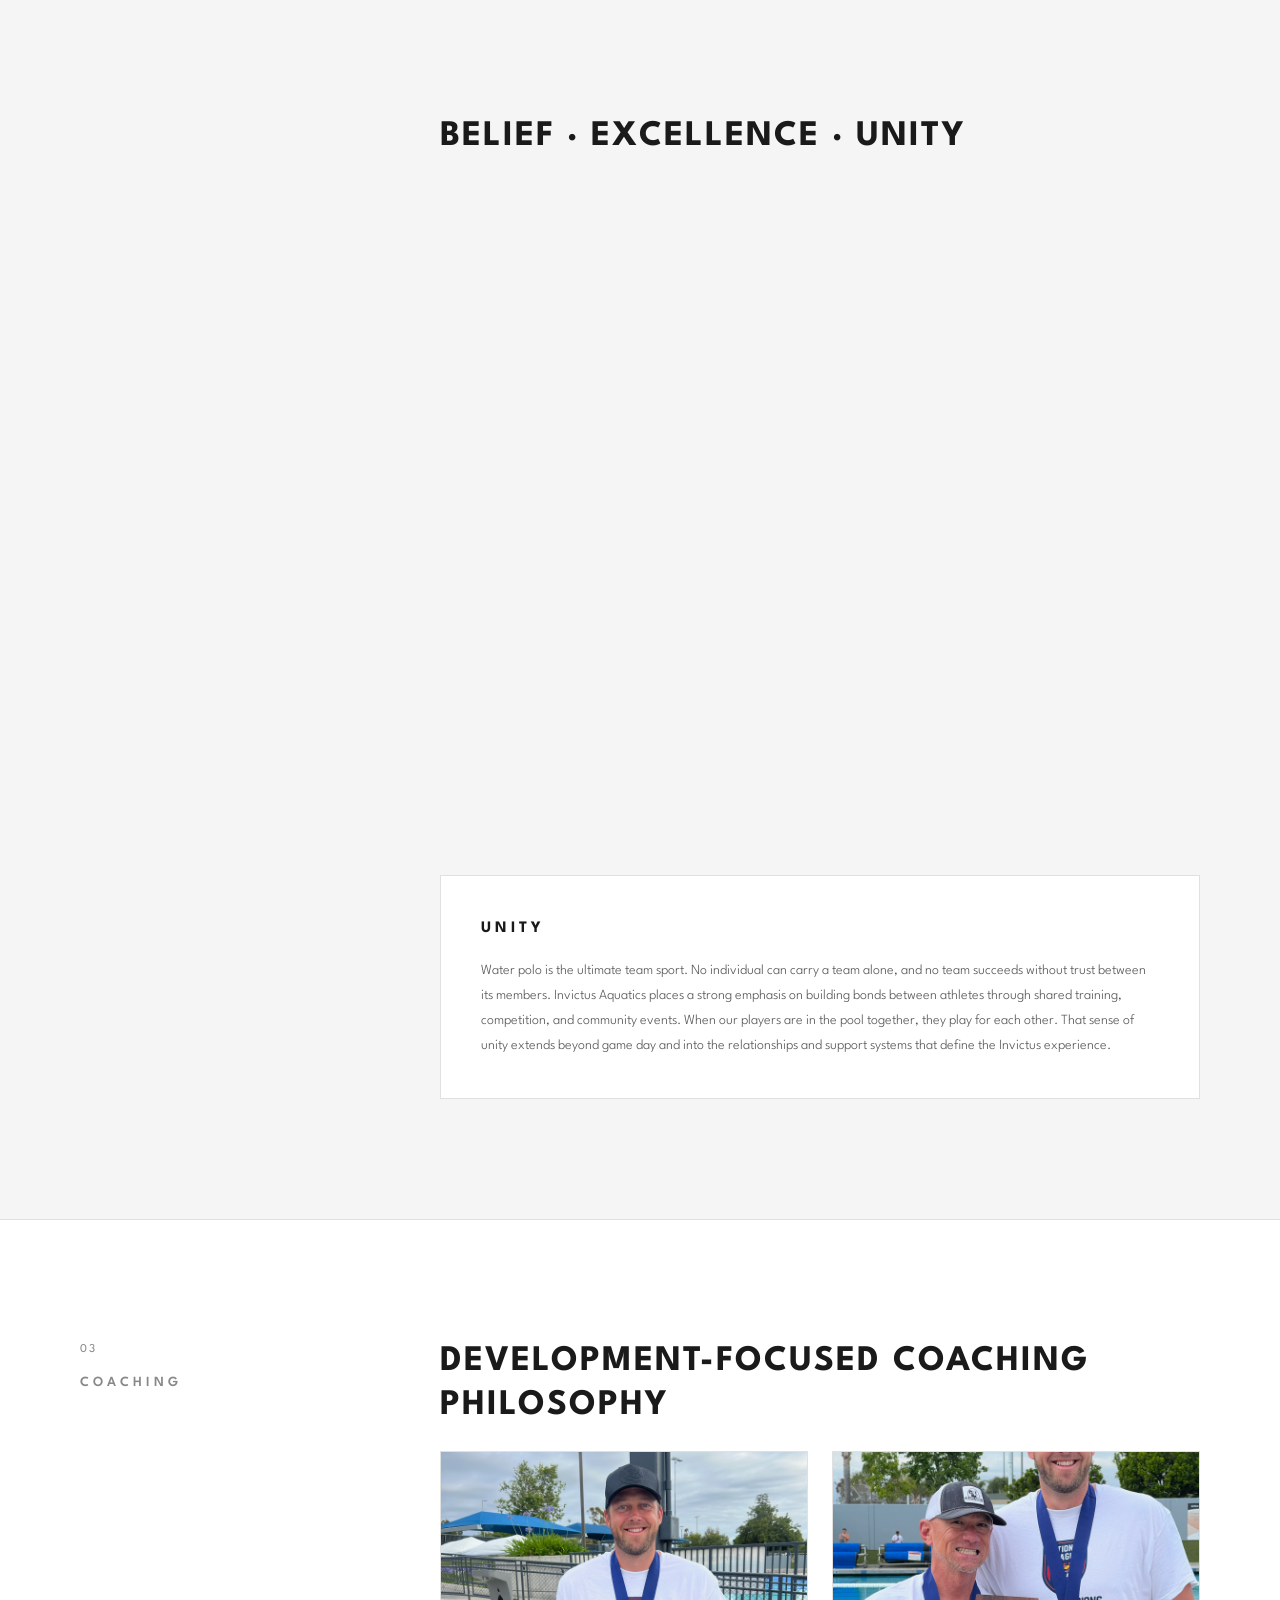
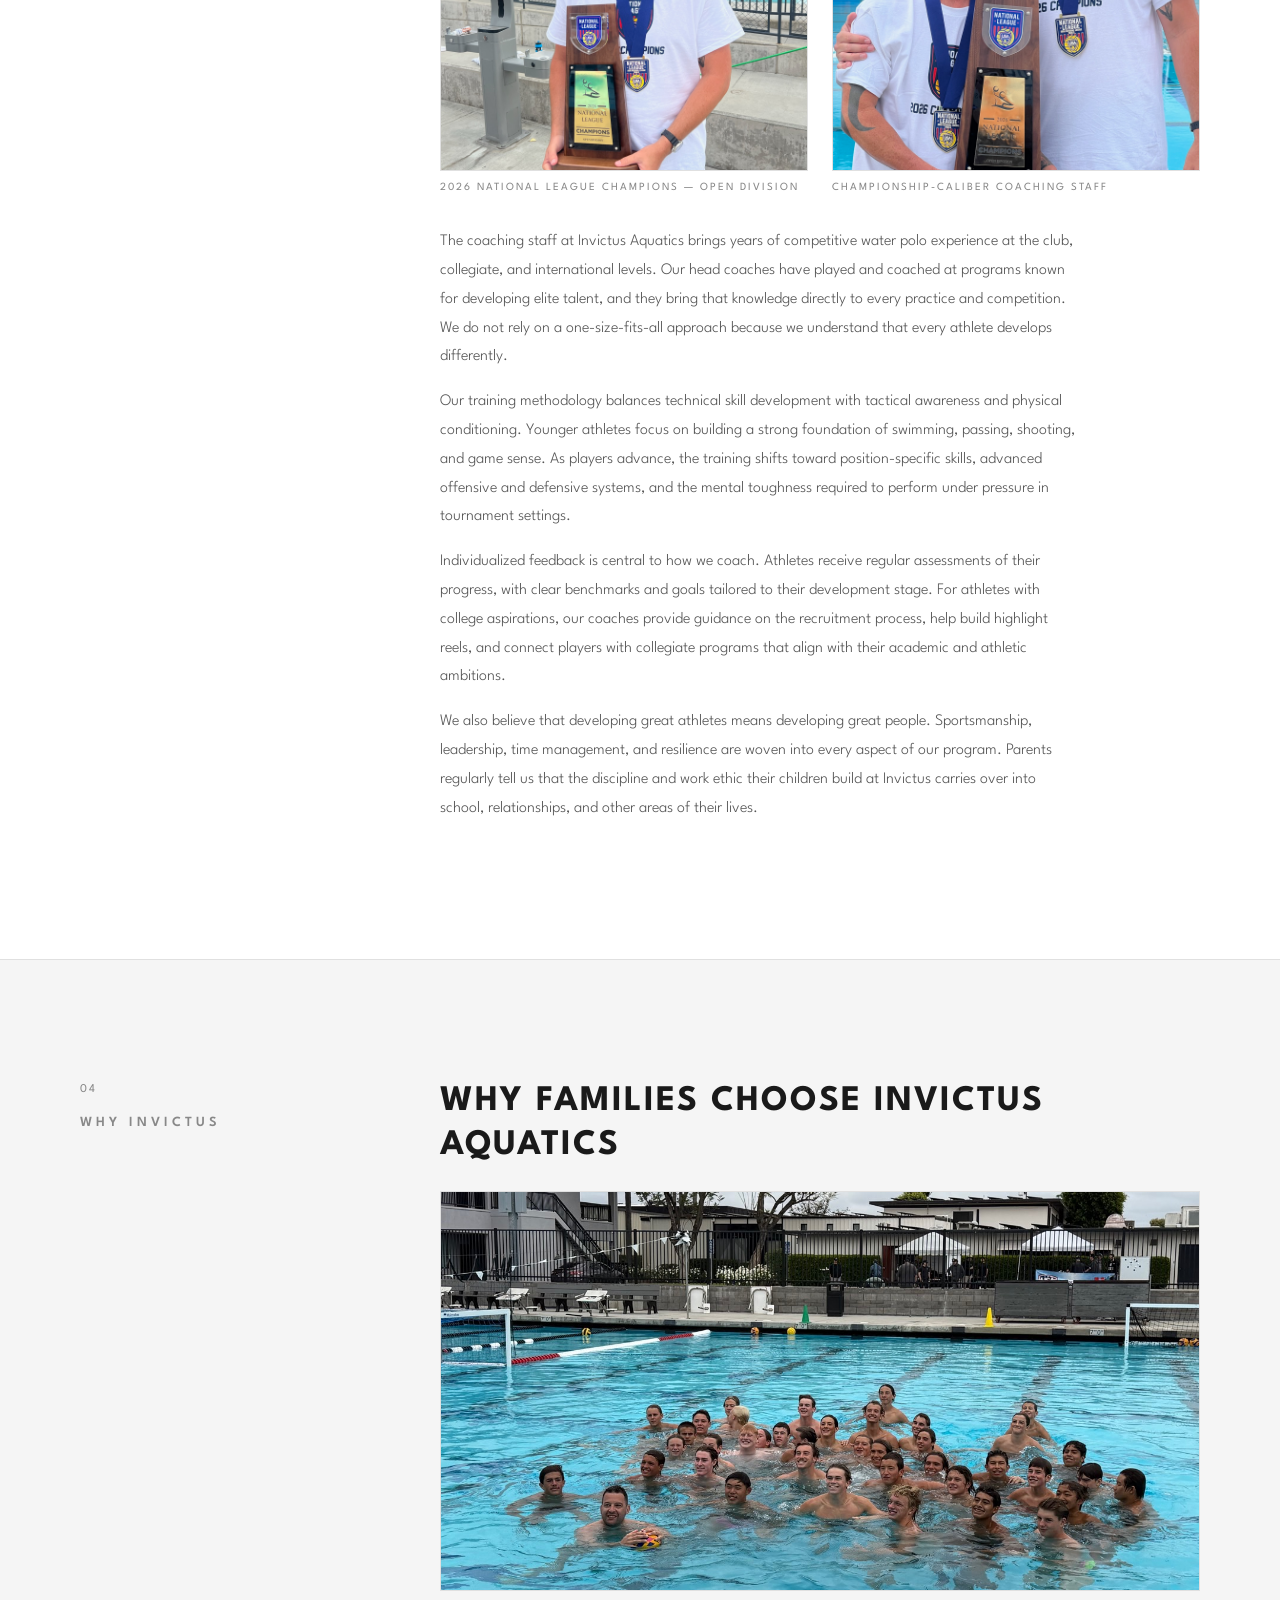
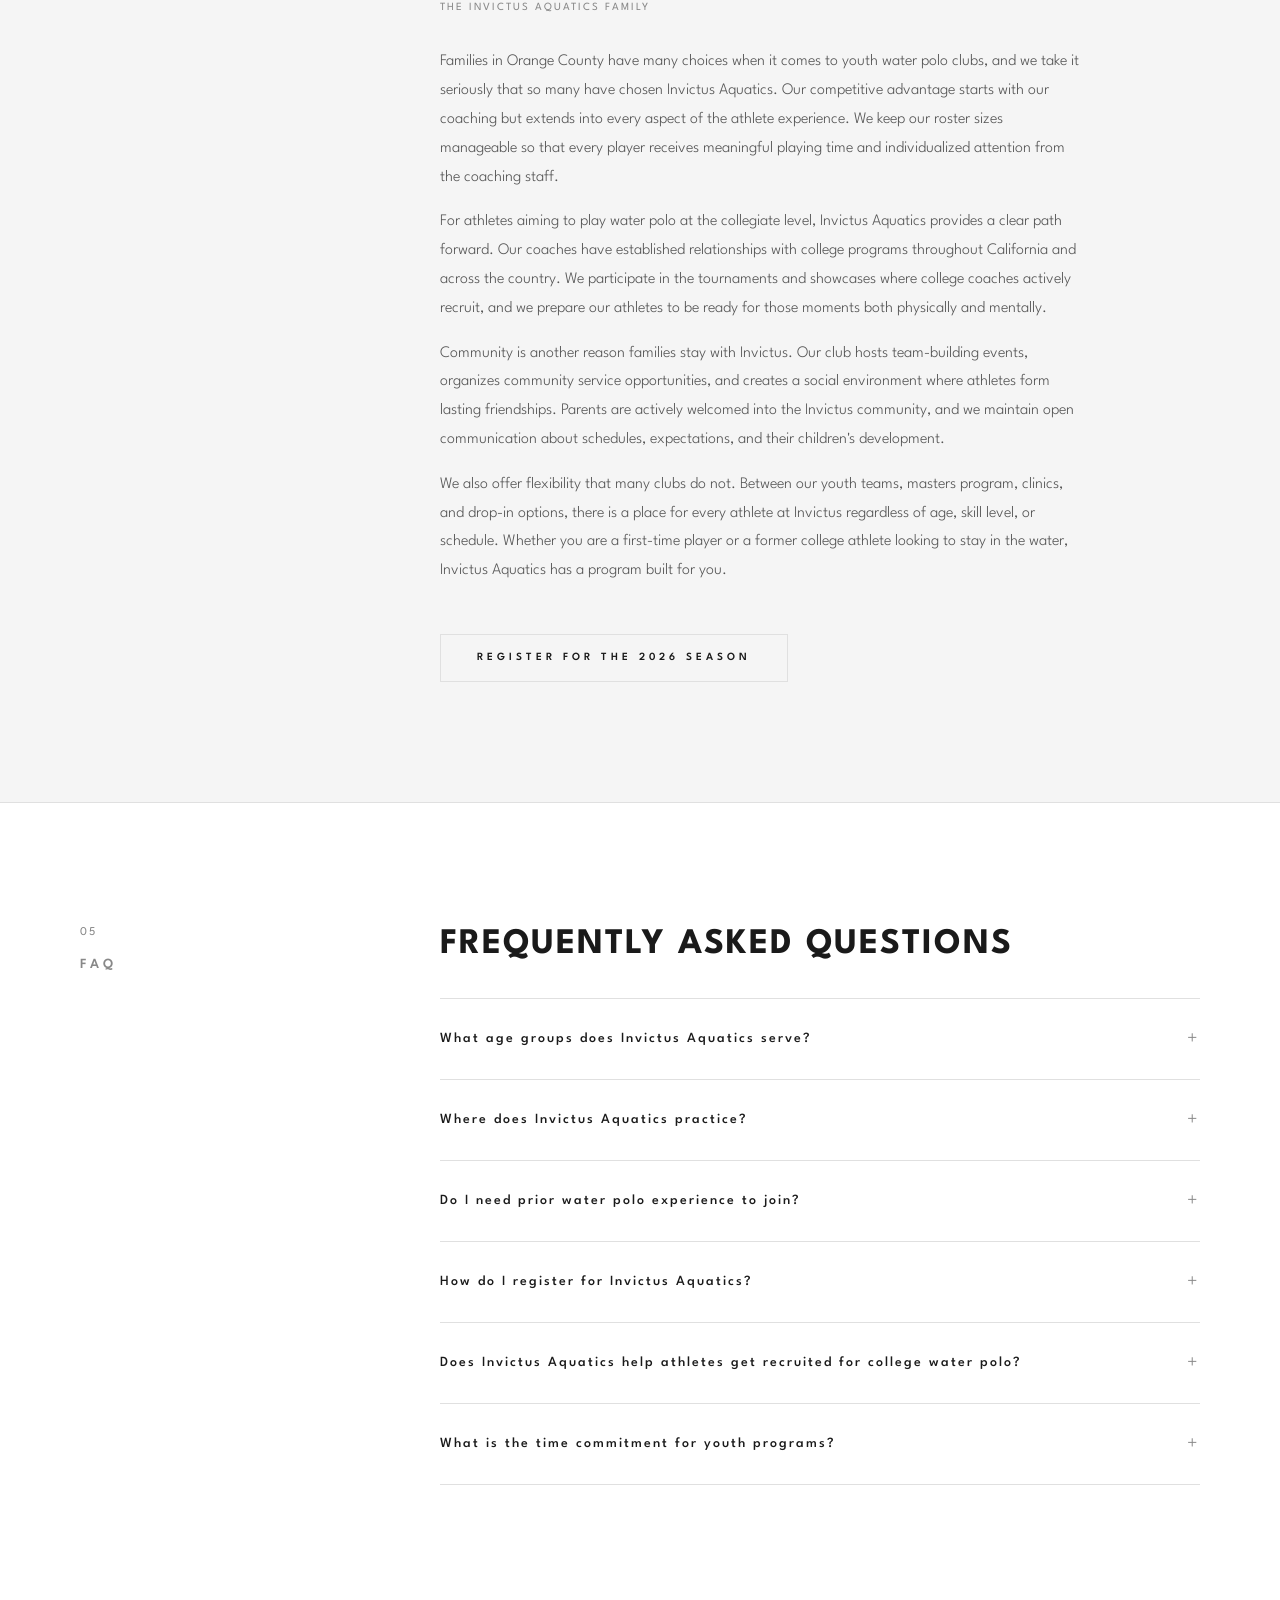
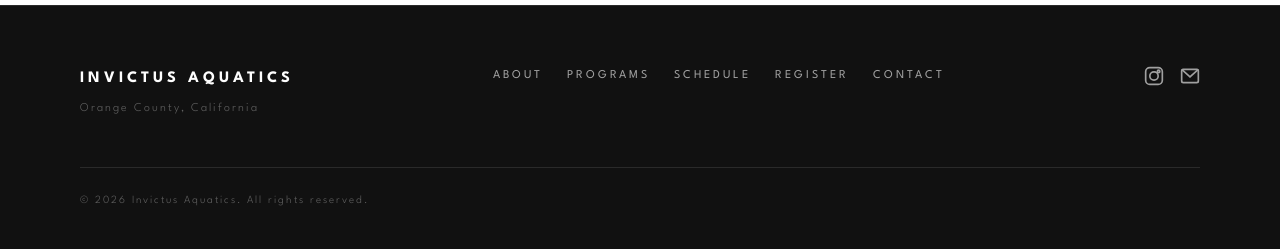
==== commit 2a7648b4: "Replace all swimming stock photos with water polo imagery Swaps all 5 Unsplash stock photos (swimmin" ====
--- a/about.html
+++ b/about.html
@@ -165,7 +165,7 @@
 
     <!-- Banner Image -->
     <div class="section-banner">
-      <img src="https://images.unsplash.com/photo-1530549387789-4c1017266635?w=1200&q=80" alt="Swimming and water sports action" loading="lazy">
+      <img src="https://images.unsplash.com/photo-1701943761301-f32777fc470c?w=1200&q=80" alt="Competitive water polo match action" loading="lazy">
       <div class="section-banner-overlay"></div>
     </div>
 
--- a/styles.css
+++ b/styles.css
@@ -853,6 +853,136 @@
   color: var(--text-muted);
 }
 
+/* ===== INSTAGRAM CAROUSEL ===== */
+.insta-carousel-wrapper {
+  position: relative;
+  margin: 32px 0;
+  overflow: hidden;
+}
+
+.insta-carousel {
+  display: flex;
+  gap: 16px;
+  overflow-x: auto;
+  scroll-behavior: smooth;
+  scrollbar-width: none;
+  -ms-overflow-style: none;
+  padding: 4px 0;
+  max-width: 100%;
+}
+
+.insta-carousel::-webkit-scrollbar {
+  display: none;
+}
+
+.insta-card {
+  position: relative;
+  flex: 0 0 280px;
+  height: 280px;
+  overflow: hidden;
+  border-radius: 4px;
+  display: block;
+}
+
+.insta-card img {
+  width: 100%;
+  height: 100%;
+  object-fit: cover;
+  transition: transform 0.4s ease;
+}
+
+.insta-card:hover img {
+  transform: scale(1.08);
+}
+
+.insta-overlay {
+  position: absolute;
+  inset: 0;
+  background: rgba(0, 0, 0, 0.0);
+  display: flex;
+  align-items: center;
+  justify-content: center;
+  transition: background 0.3s ease;
+}
+
+.insta-overlay svg {
+  color: white;
+  opacity: 0;
+  transform: scale(0.8);
+  transition: opacity 0.3s ease, transform 0.3s ease;
+}
+
+.insta-card:hover .insta-overlay {
+  background: rgba(0, 0, 0, 0.4);
+}
+
+.insta-card:hover .insta-overlay svg {
+  opacity: 1;
+  transform: scale(1);
+}
+
+.insta-arrow {
+  position: absolute;
+  top: 50%;
+  transform: translateY(-50%);
+  z-index: 5;
+  width: 44px;
+  height: 44px;
+  border-radius: 50%;
+  border: 1px solid var(--border-light);
+  background: var(--bg-light);
+  color: var(--text-dark);
+  font-size: 24px;
+  line-height: 1;
+  cursor: pointer;
+  display: flex;
+  align-items: center;
+  justify-content: center;
+  transition: all 0.3s ease;
+  box-shadow: 0 2px 8px rgba(0,0,0,0.1);
+}
+
+.insta-arrow:hover {
+  background: var(--text-dark);
+  color: var(--bg-light);
+  border-color: var(--text-dark);
+}
+
+.insta-arrow-left {
+  left: -22px;
+}
+
+.insta-arrow-right {
+  right: -22px;
+}
+
+.btn-instagram {
+  display: inline-flex;
+  align-items: center;
+  gap: 12px;
+  padding: 14px 32px;
+  font-family: var(--font-primary);
+  font-size: 13px;
+  font-weight: 600;
+  letter-spacing: 3px;
+  text-transform: uppercase;
+  color: var(--bg-light);
+  background: linear-gradient(135deg, #833AB4, #FD1D1D, #F77737);
+  border: none;
+  border-radius: 4px;
+  text-decoration: none;
+  transition: opacity 0.3s ease, transform 0.3s ease;
+}
+
+.btn-instagram:hover {
+  opacity: 0.9;
+  transform: translateY(-2px);
+}
+
+.btn-instagram svg {
+  color: white;
+}
+
 .section-dark .photo-figure .section-photo,
 .section-dark-alt .photo-figure .section-photo {
   border-color: var(--border);
@@ -1091,6 +1221,10 @@
   display: grid;
   grid-template-columns: 280px 1fr;
   gap: 80px;
+}
+
+.section-content {
+  min-width: 0;
 }
 
 .section-label {
@@ -2089,6 +2223,19 @@
 
   .section-hero-accent {
     height: 160px;
+  }
+
+  .insta-card {
+    flex: 0 0 240px;
+    height: 240px;
+  }
+
+  .insta-arrow-left {
+    left: 8px;
+  }
+
+  .insta-arrow-right {
+    right: 8px;
   }
 }
 
@@ -2234,4 +2381,29 @@
   .section-hero-accent {
     height: 140px;
   }
-}
+
+  .insta-card {
+    flex: 0 0 200px;
+    height: 200px;
+  }
+
+  .insta-arrow {
+    width: 36px;
+    height: 36px;
+    font-size: 20px;
+  }
+
+  .insta-arrow-left {
+    left: 6px;
+  }
+
+  .insta-arrow-right {
+    right: 6px;
+  }
+
+  .btn-instagram {
+    font-size: 11px;
+    letter-spacing: 2px;
+    padding: 12px 24px;
+  }
+}
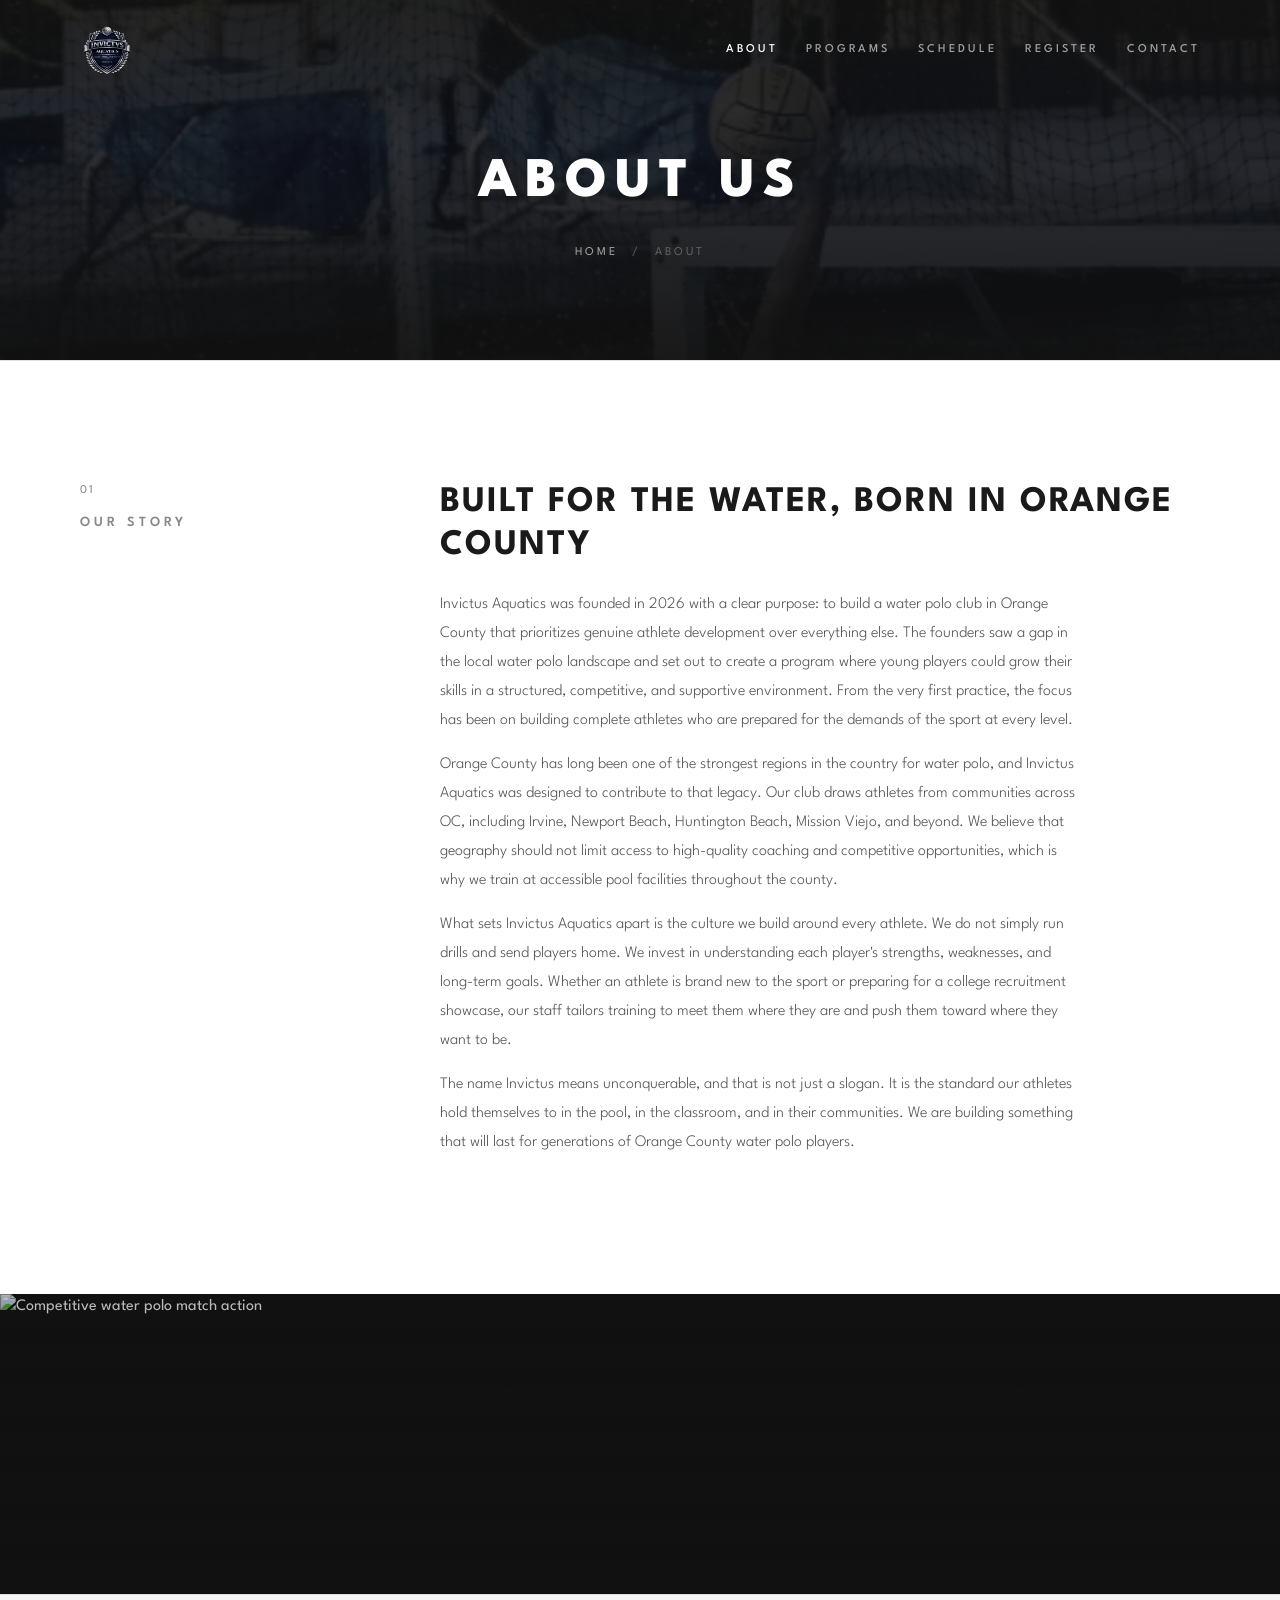
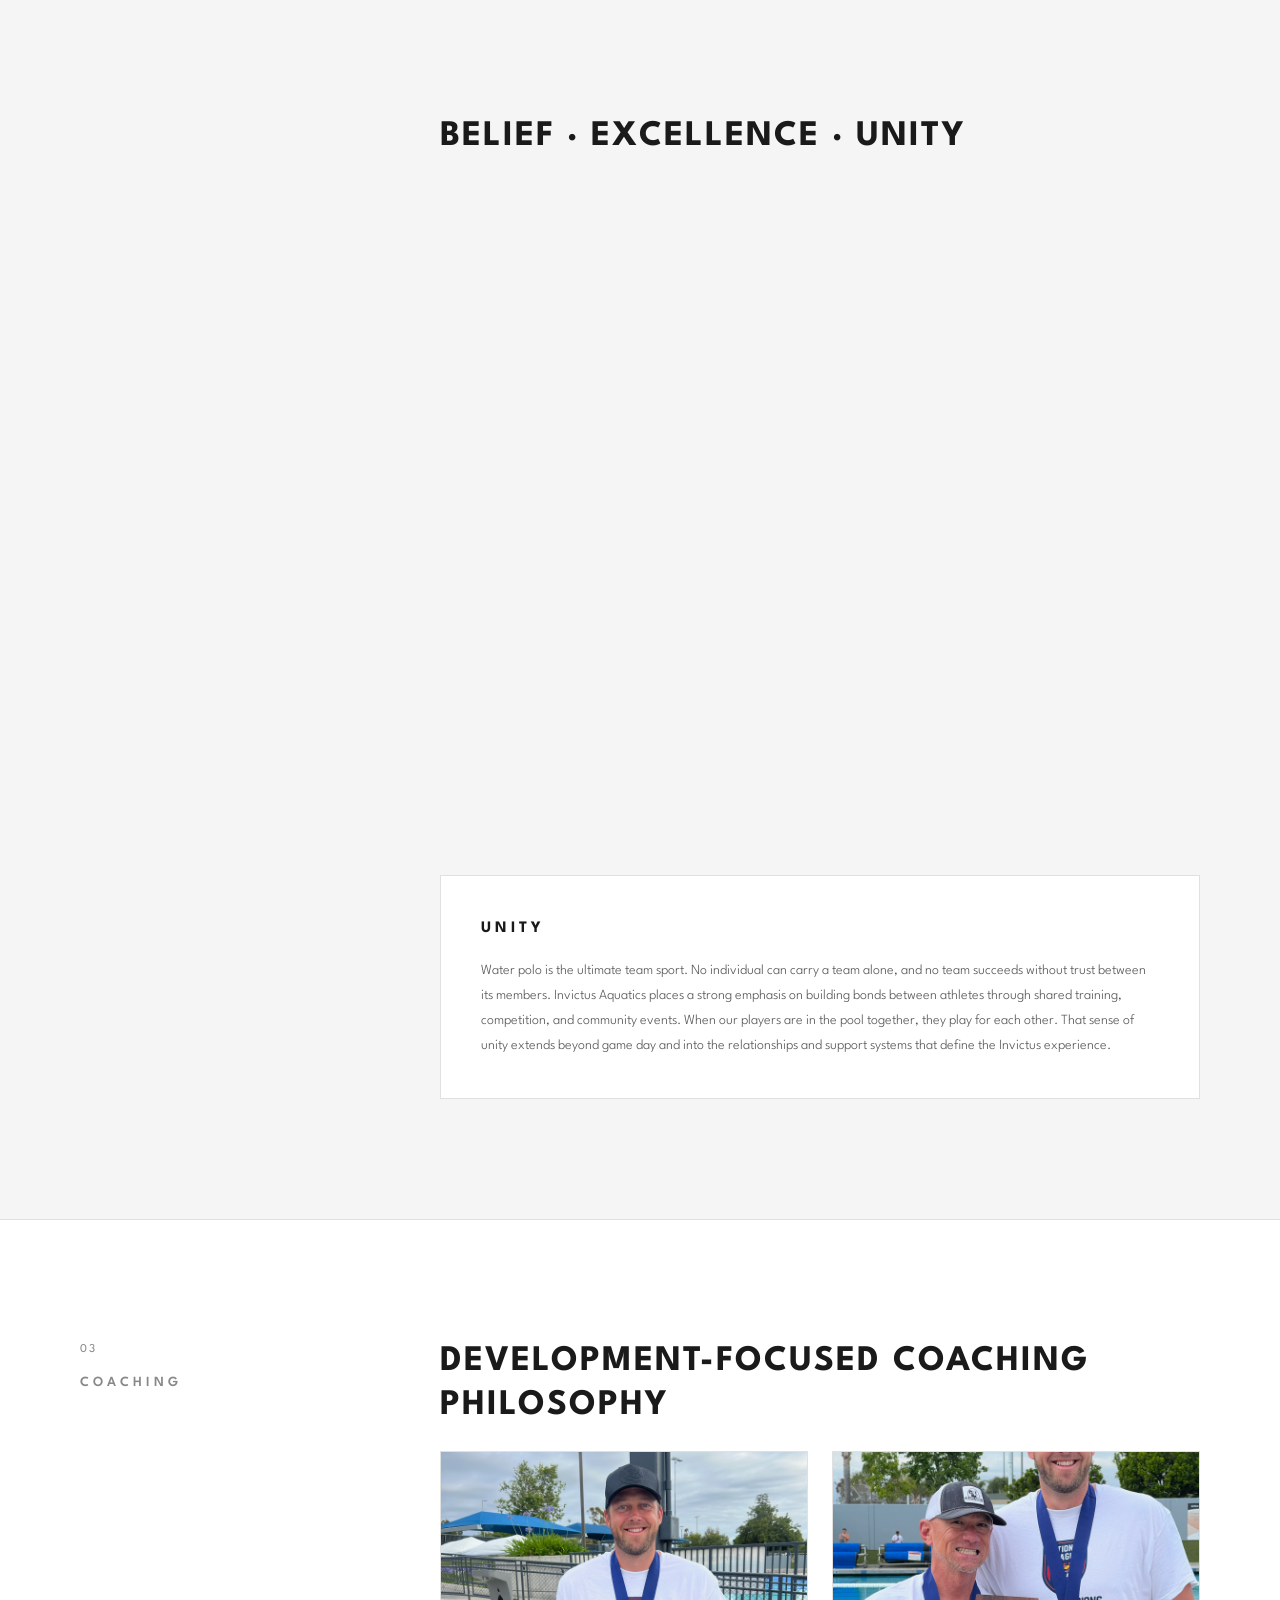
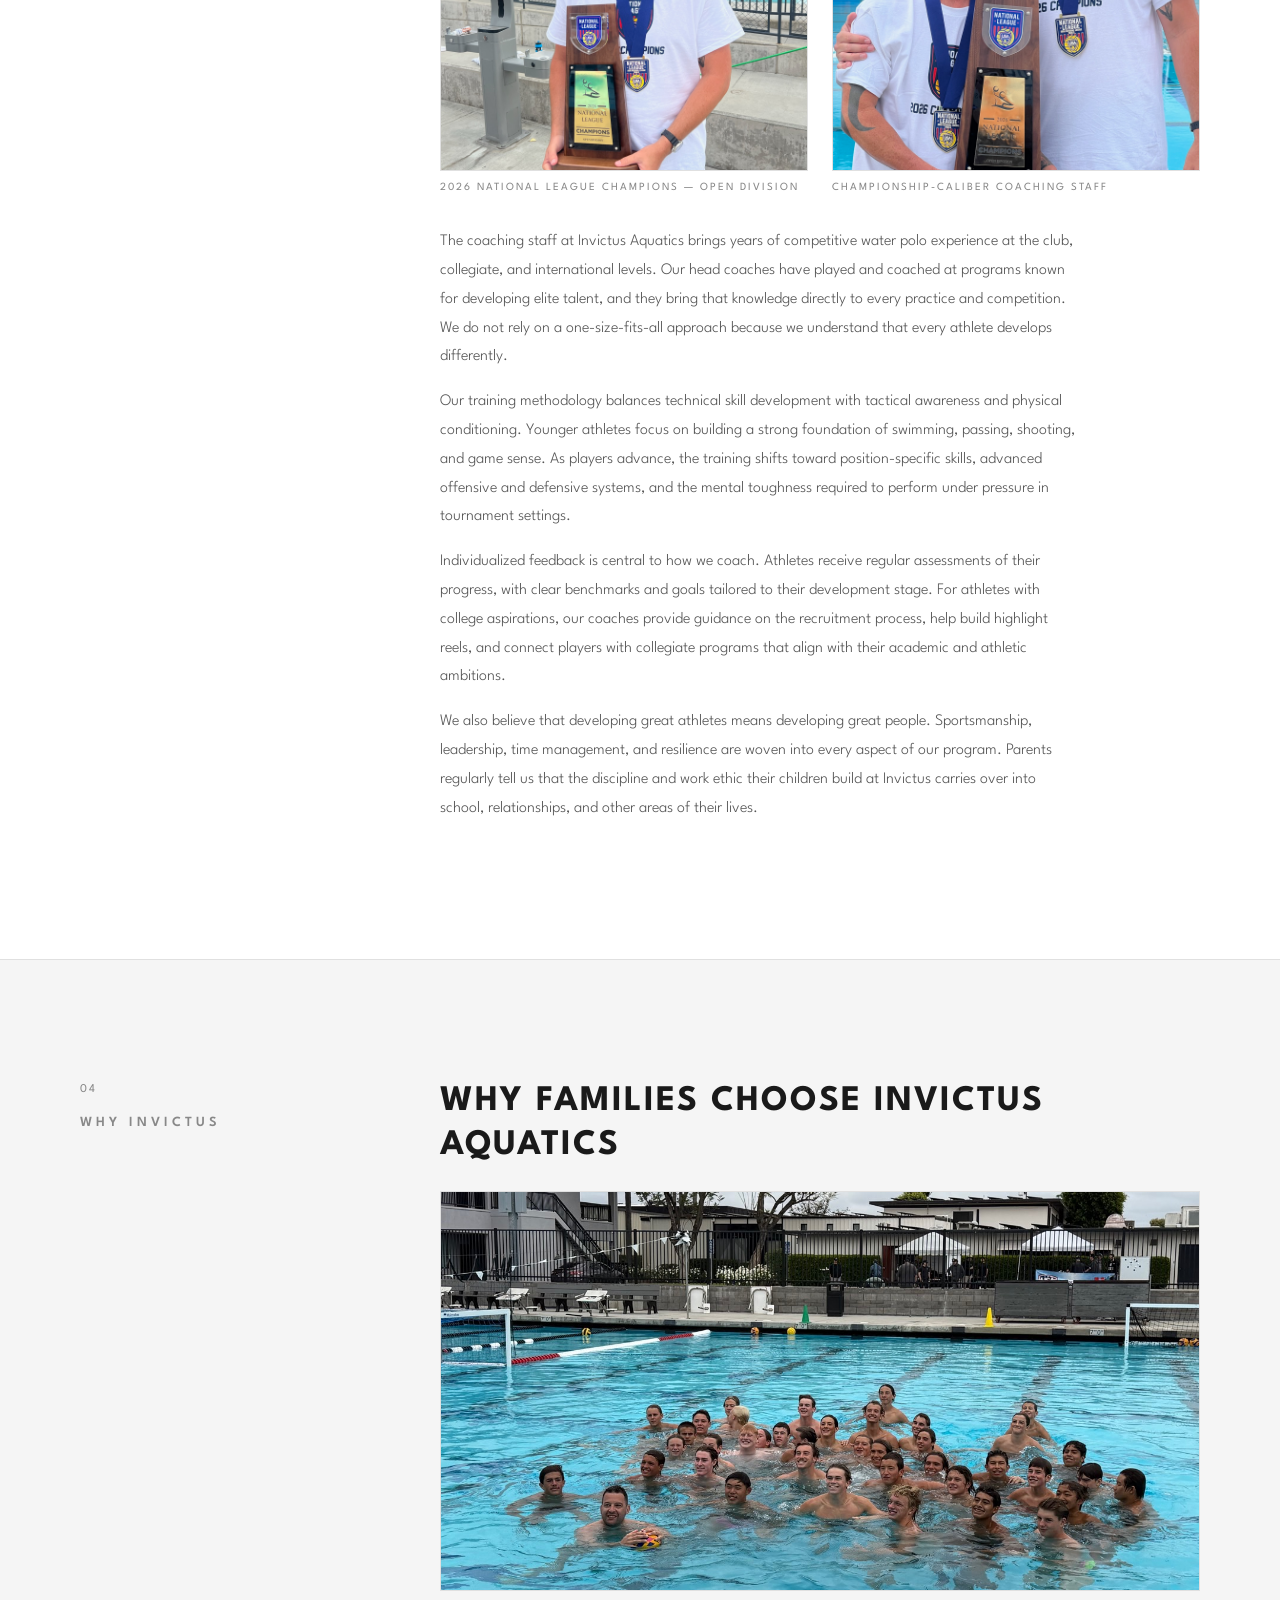
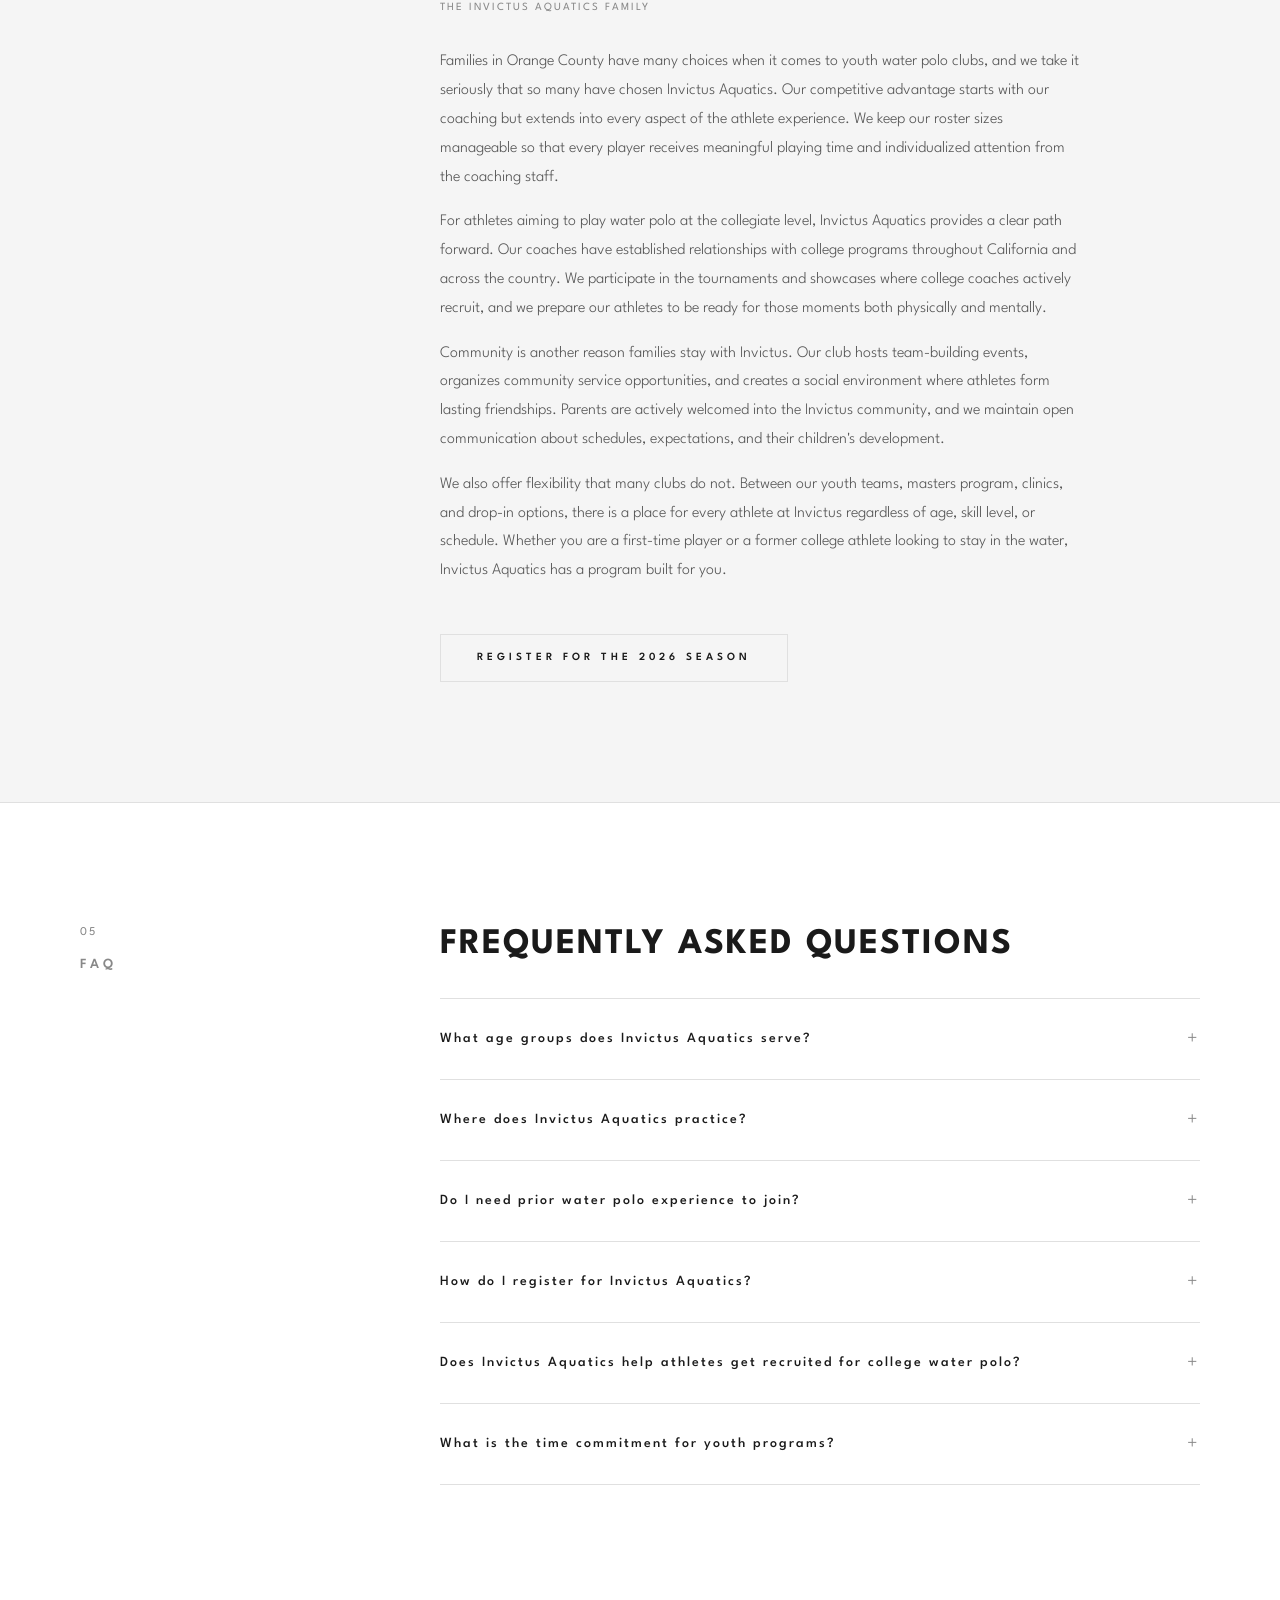
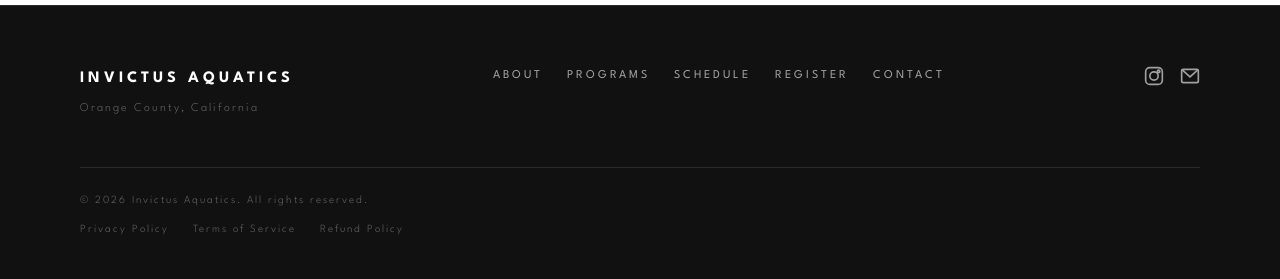
==== commit 6cb467fd: "Add trust signals and security hardening for phishing classifier - Add privacy.html, terms.html, ref" ====
--- a/about.html
+++ b/about.html
@@ -357,6 +357,11 @@
       </div>
       <div class="footer-bottom">
         <p>&copy; 2026 Invictus Aquatics. All rights reserved.</p>
+        <div class="footer-legal">
+          <a href="/privacy.html">Privacy Policy</a>
+          <a href="/terms.html">Terms of Service</a>
+          <a href="/refund.html">Refund Policy</a>
+        </div>
       </div>
     </div>
   </footer>
--- a/styles.css
+++ b/styles.css
@@ -2128,6 +2128,55 @@
   color: var(--text-muted);
 }
 
+/* ===== LEGAL PAGES ===== */
+.page-hero-short {
+  min-height: 200px;
+  background: var(--bg-primary);
+}
+
+.legal-content h3 {
+  margin-top: 40px;
+}
+
+.legal-content h4 {
+  font-size: 14px;
+  font-weight: 600;
+  letter-spacing: 1px;
+  color: var(--text-dark);
+  margin-top: 24px;
+  margin-bottom: 8px;
+}
+
+.legal-list {
+  padding-left: 24px;
+  margin-bottom: 20px;
+}
+
+.legal-list li {
+  margin-bottom: 8px;
+  line-height: 1.8;
+}
+
+/* ===== FOOTER LEGAL ===== */
+.footer-legal {
+  display: flex;
+  gap: 24px;
+  margin-top: 12px;
+}
+
+.footer-legal a {
+  font-size: 11px;
+  font-weight: 300;
+  letter-spacing: 2px;
+  color: var(--text-muted);
+  text-decoration: none;
+  transition: color 0.3s ease;
+}
+
+.footer-legal a:hover {
+  color: var(--text-primary);
+}
+
 /* ===== ANIMATIONS ===== */
 .fade-in {
   opacity: 0;
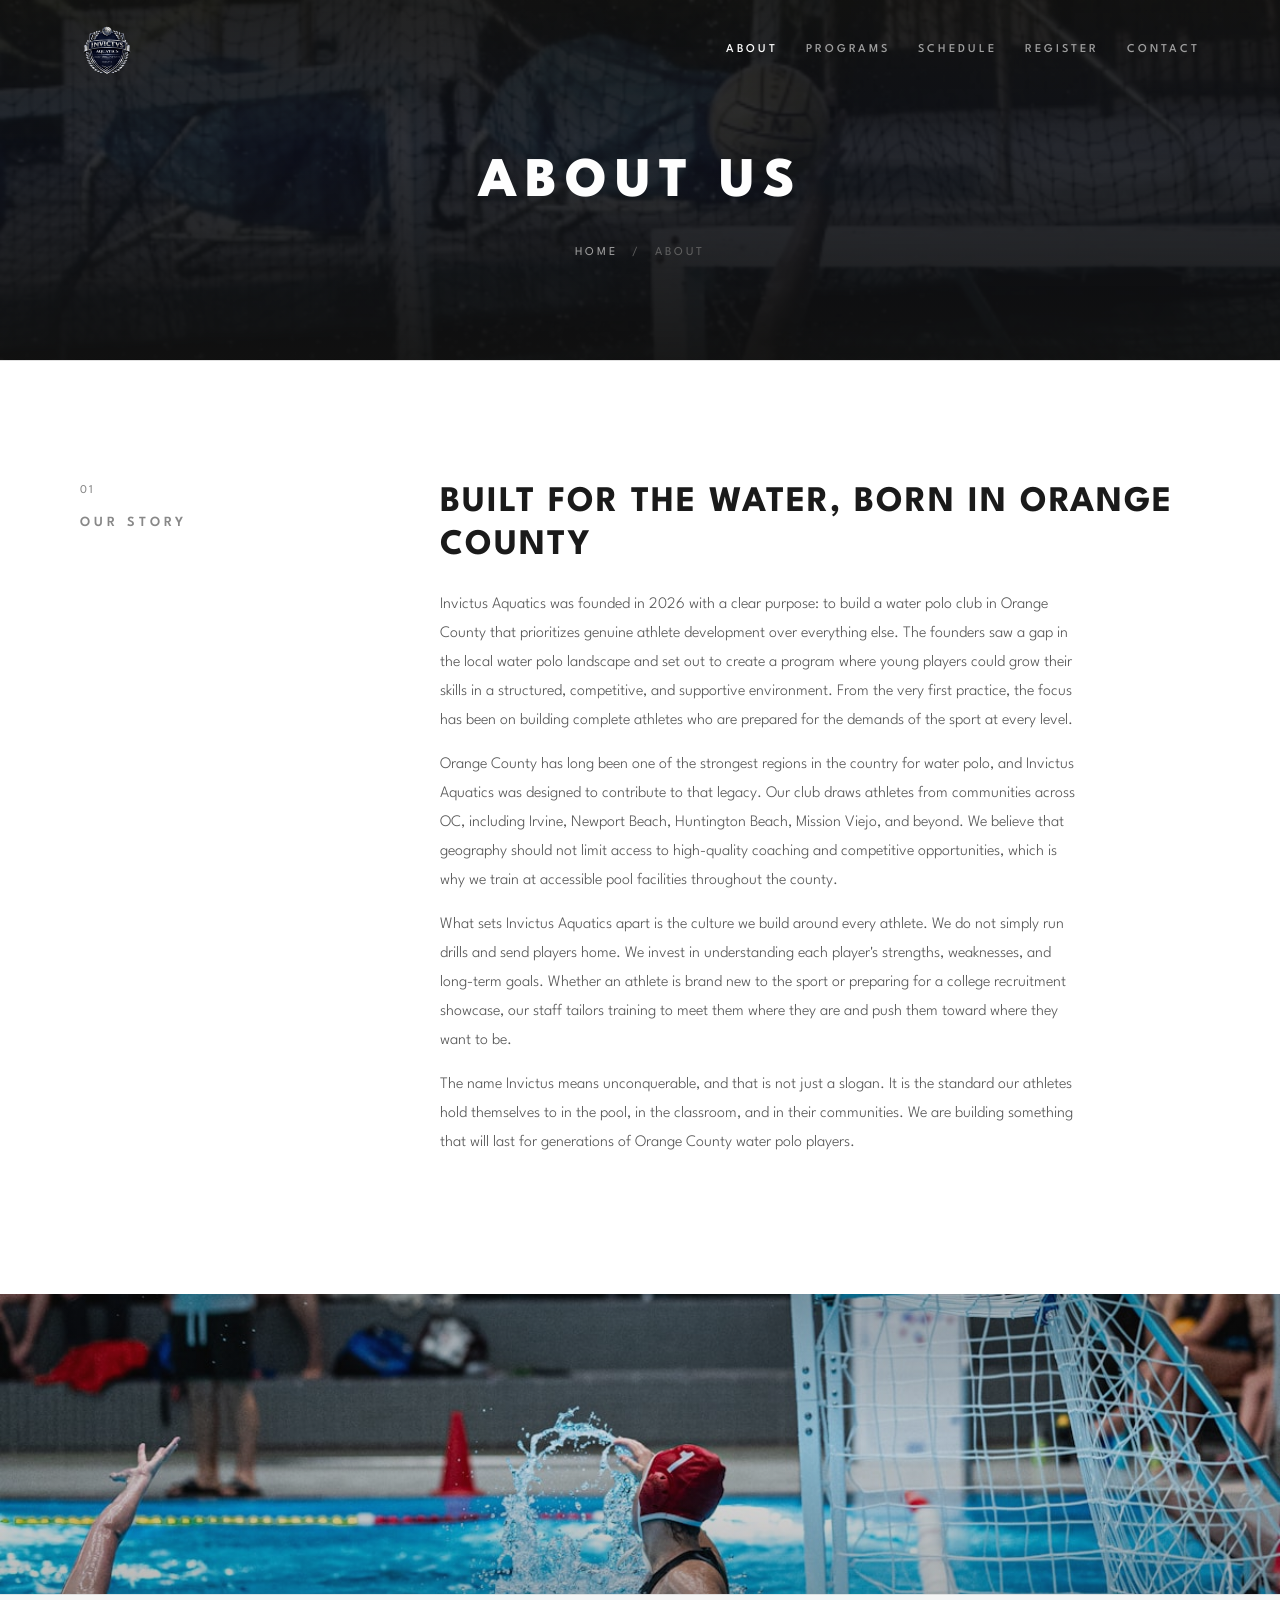
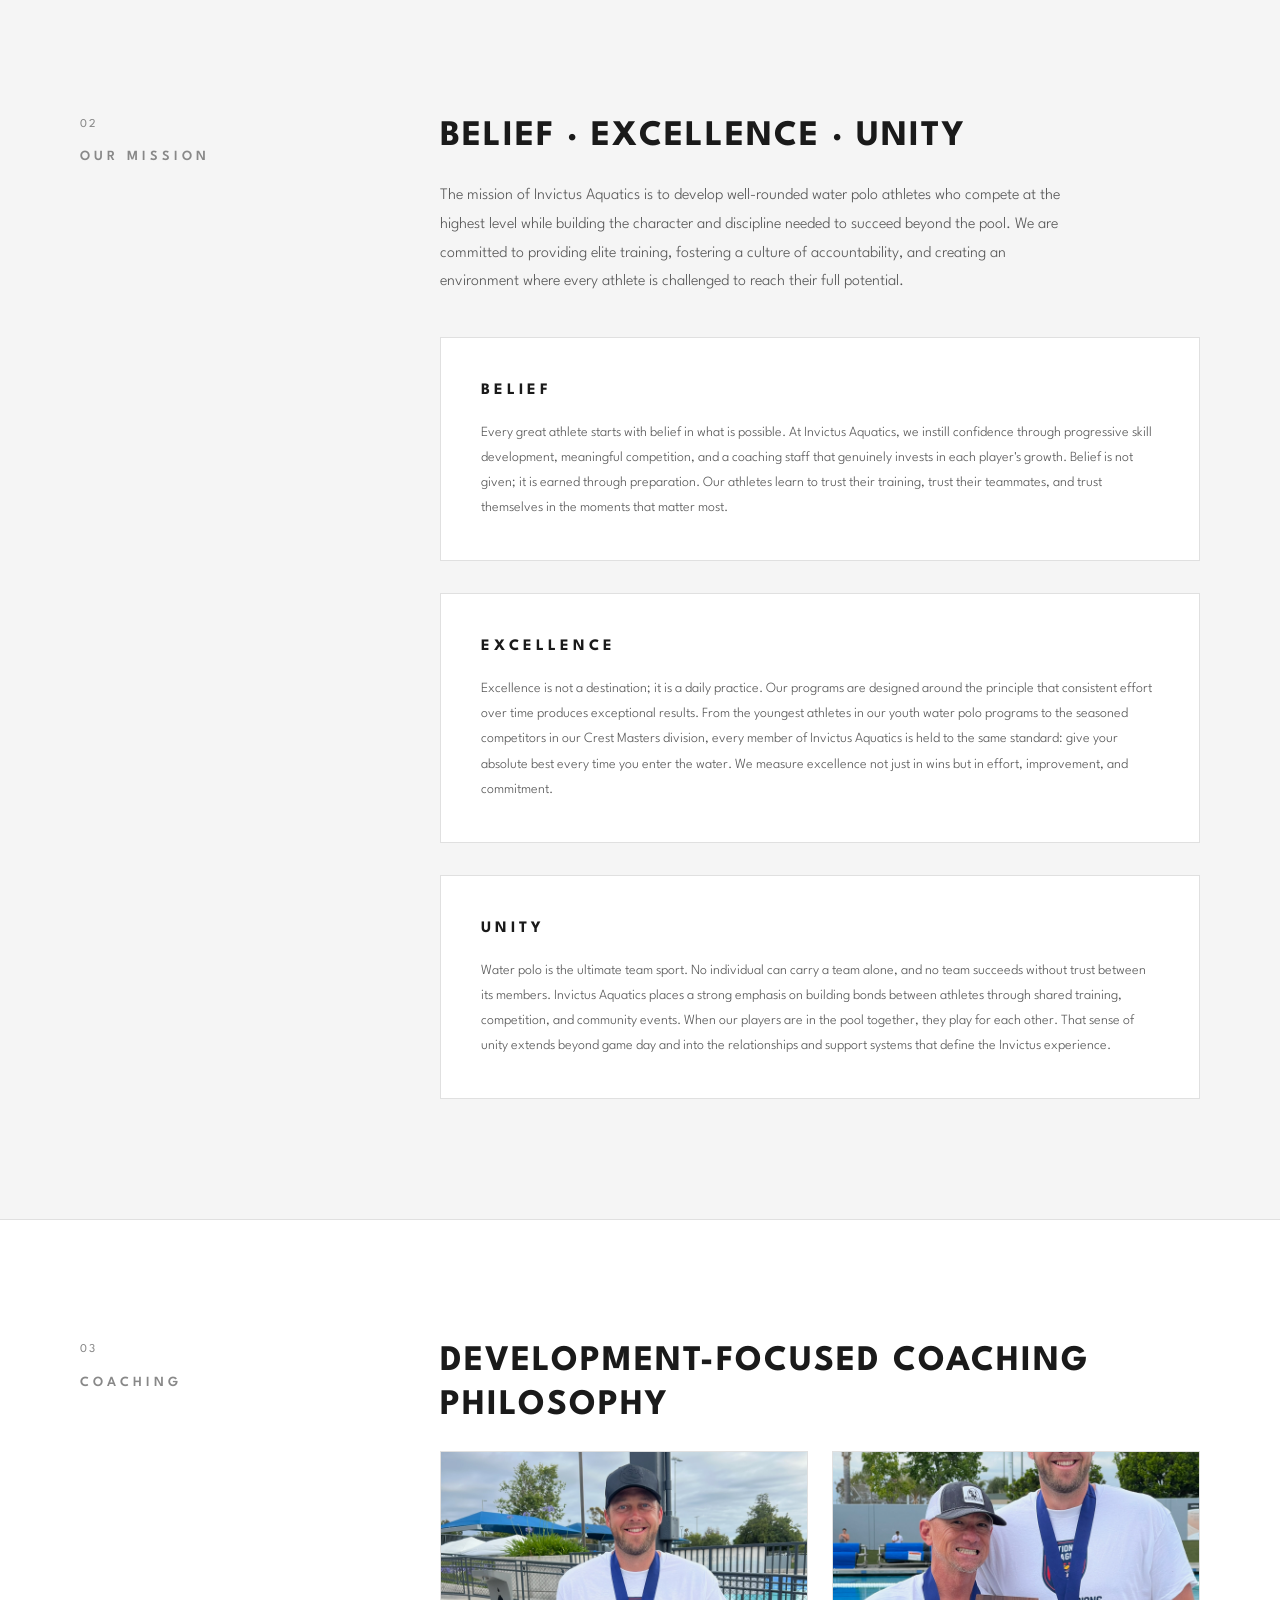
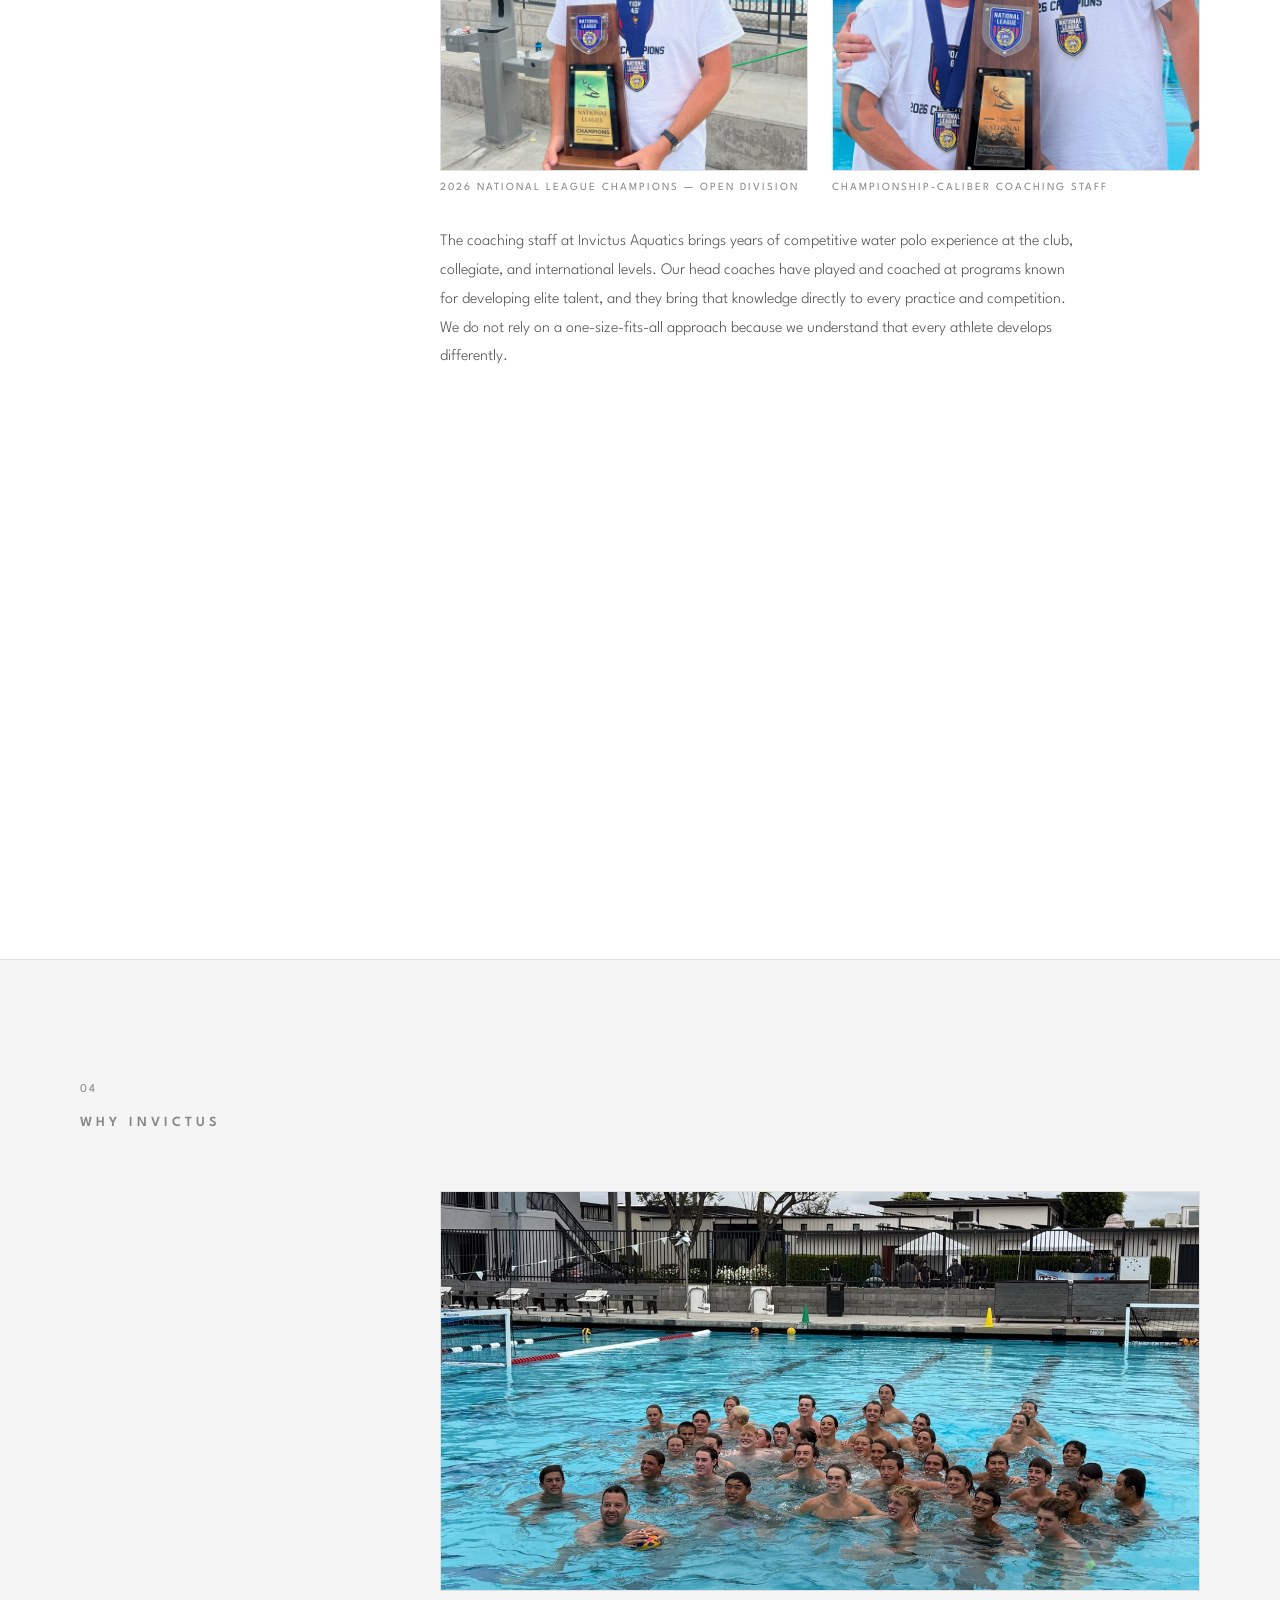
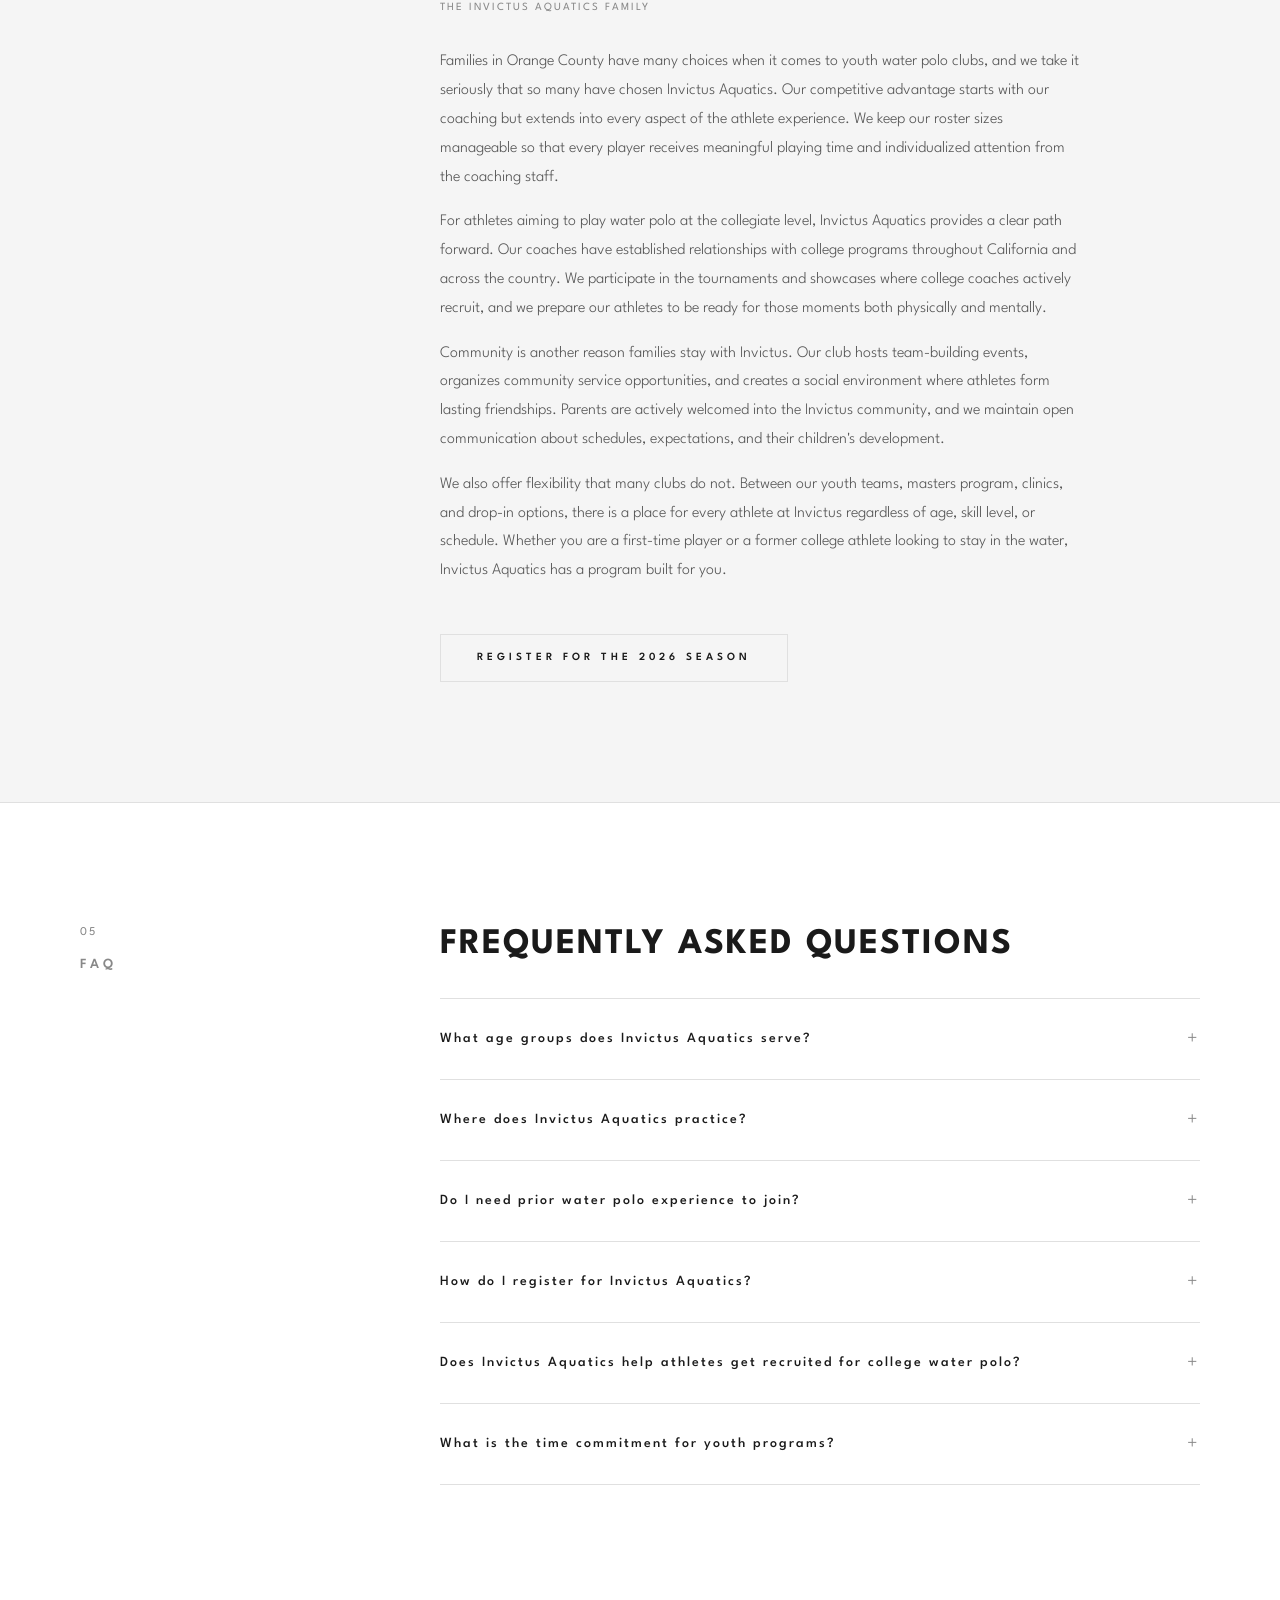
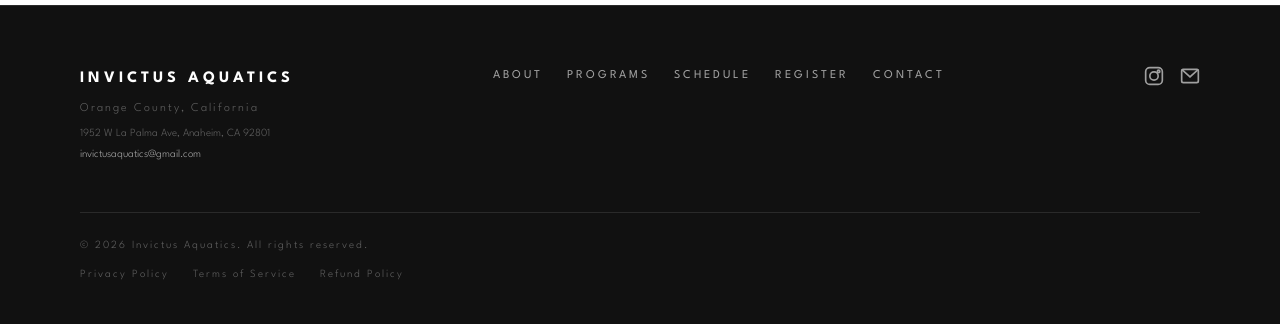
==== commit 53208742: "Add trust signals to reduce phishing false positives - Self-host all Unsplash banner images locally " ====
--- a/about.html
+++ b/about.html
@@ -165,7 +165,7 @@
 
     <!-- Banner Image -->
     <div class="section-banner">
-      <img src="https://images.unsplash.com/photo-1701943761301-f32777fc470c?w=1200&q=80" alt="Competitive water polo match action" loading="lazy">
+      <img src="/images/banner-4.jpg" alt="Competitive water polo match action" loading="lazy">
       <div class="section-banner-overlay"></div>
     </div>
 
@@ -331,6 +331,8 @@
         <div class="footer-brand">
           <span class="footer-logo">INVICTUS AQUATICS</span>
           <p class="footer-location">Orange County, California</p>
+          <p class="footer-address">1952 W La Palma Ave, Anaheim, CA 92801</p>
+          <p class="footer-phone"><a href="mailto:invictusaquatics@gmail.com">invictusaquatics@gmail.com</a></p>
         </div>
         <div class="footer-links">
           <a href="/about.html">About</a>
--- a/styles.css
+++ b/styles.css
@@ -261,6 +261,18 @@
   opacity: 1;
 }
 
+.btn-hero-secondary {
+  background: transparent;
+  color: var(--text-primary);
+  border: 1px solid var(--text-primary);
+  margin-left: 12px;
+}
+
+.btn-hero-secondary:hover {
+  background: var(--text-primary);
+  color: var(--bg-primary);
+}
+
 .scroll-indicator {
   position: absolute;
   bottom: 40px;
@@ -693,6 +705,17 @@
 .section .btn-register:hover {
   background: transparent;
   color: var(--text-dark);
+}
+
+.reg-btn-group {
+  display: flex;
+  gap: 12px;
+  margin-top: 16px;
+}
+
+.reg-btn-group .btn-register {
+  flex: 1;
+  text-align: center;
 }
 
 /* ===== DARK SECTION OVERRIDES (restore dark styling) ===== */
@@ -2088,6 +2111,48 @@
   margin-top: 8px;
 }
 
+.footer-address {
+  font-size: 11px;
+  font-weight: 300;
+  color: var(--text-muted);
+  margin-top: 6px;
+}
+
+.footer-phone {
+  font-size: 11px;
+  font-weight: 300;
+  margin-top: 4px;
+}
+
+.footer-phone a {
+  color: var(--text-secondary);
+}
+
+.stripe-trust {
+  display: flex;
+  align-items: flex-start;
+  gap: 10px;
+  margin-top: 32px;
+  padding: 16px 20px;
+  font-size: 12px;
+  font-weight: 300;
+  line-height: 1.6;
+  color: var(--text-muted);
+  border: 1px solid var(--border);
+  border-radius: 4px;
+}
+
+.stripe-trust svg {
+  flex-shrink: 0;
+  margin-top: 1px;
+  stroke: var(--text-muted);
+}
+
+.stripe-trust strong {
+  font-weight: 600;
+  color: var(--text-secondary);
+}
+
 .footer-links {
   display: flex;
   gap: 24px;
@@ -2347,6 +2412,15 @@
     letter-spacing: 3px;
   }
 
+  .btn-hero-secondary {
+    margin-left: 0;
+    margin-top: 0;
+  }
+
+  .reg-btn-group {
+    flex-direction: column;
+  }
+
   .content-heading {
     font-size: 22px;
     letter-spacing: 1px;
